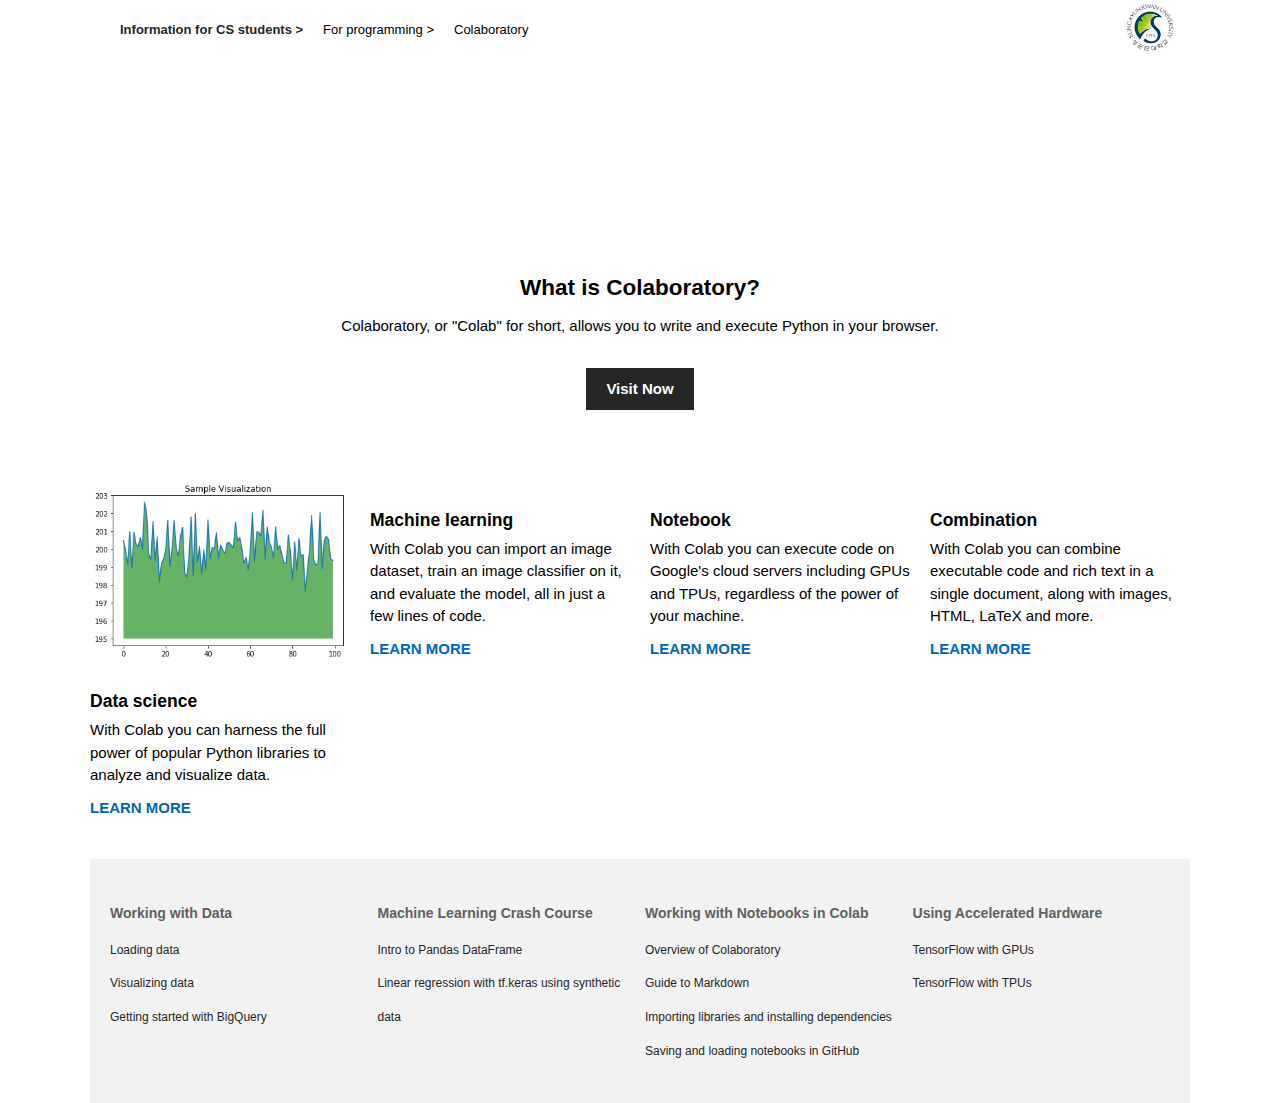
==== colab.html @ 9eeb366b "Add files via upload" ====
<!DOCTYPE html>
<head>
    <title>Colaboratory</title>
    <link rel="stylesheet" href="colab_style.css" />
</head>

<body>
    <div class="menu-btn">
        <i class="fas fa-bars fa-2x"></i>
    </div>
    
      <div class="container">
        <!-- Nav -->
        <nav class="main-nav">
          <ul class="main-menu">
            <li><strong><a href="file:///C:/Users/kmixs99/OSSP-TEAM/index.html">Information for CS students ></a></strong></li>
            <li>For programming ></li>
            <li>Colaboratory</li>
          </ul>
          <ul class="right-menu">
            <li>
              <img src="[data-uri]" alt="SKKU" class="logo">
            </li>
          </ul>
        </nav>
        
        <!-- Showcase -->
        <header class="showcase">
          <h2>What is Colaboratory?</h2>
          <p>
            Colaboratory, or "Colab" for short, allows you to write and execute Python in your browser.
          </p>
          <a href="https://colab.research.google.com/?utm_source=scs-index" class="btn">
            Visit Now <i class="fas fa-chevron-right"></i>
          </a>
        </header>
    
        <!-- Home cards -->
        <section class="home-cards">
          <div>
            <img src="[data-uri]%0AAAALEgAACxIB0t1+/AAAADl0RVh0U29mdHdhcmUAbWF0cGxvdGxpYiB2ZXJzaW9uIDMuMC4zLCBo%0AdHRwOi8vbWF0cGxvdGxpYi5vcmcvnQurowAAIABJREFUeJzsvXe4JOdd5/v9VejuEydogkbBki1L%0AloUlW7IALWYXgw2XLFgvcAnGpDULvg/2xXjx8rCENXgNlzXBrGG9zlg4YBks27JXsiyhHGYUZjQa%0ATdDkmZP7dK5c7/3jrbdSV3VX9+kzJ8z7eZ55pk+f6urqPlW/+r3fXyLGGCQSiUSyeVHW+gAkEolE%0AsrpIQy+RSCSbHGnoJRKJZJMjDb1EIpFscqShl0gkkk2ONPQSiUSyyZGGXrLhIKI/IqLPrNK+/56I%0A/utq7Dv2Hg8Q0a8Fj3+eiO5Zhff4PSL66Kj3K9mYSEMvKQwRfTcRPUpEdSKqEtEjRPTta31cRSGi%0AbxDRf8t4/nYimiUijTH2nxhj77tQx8QYu4Mx9gMr2QcRvZGIzqb2+37G2K+t7OgkmwVp6CWFIKJp%0AAF8F8CEA2wFcDuCPAVhreVwD8ikAv0BElHr+rQDuYIy5a3BMEsmqIw29pCjXAQBj7LOMMY8xZjDG%0A7mGM7QcAIrqGiL5FREtEtEhEdxDRVvFiIjpJRO8hov1E1CaijxHRbiL6OhE1ieibRLQt2PZqImJE%0A9HYiOk9EM0T0O3kHRkS3BSuNGhE9R0RvzNn0XwBcAuDfxl67DcCPAvh08PMniehPgsc7iOirwX6r%0ARPQQESnB7xgRvTK2n/jrtgWvWyCi5eDxFTnH/ktE9HDw+D8TUSv2zyGiTwa/+2UiOhR8V8eJ6NeD%0A5ycAfB3AZbHXXZaWt4jox4noYPBZHiCiV6f+Nr8T/G3qRPR5Iqrkfd+SjYc09JKiHAHgEdGniOiH%0AhFGOQQD+O4DLALwawJUA/ii1zVsAfD/4TePHwA3U7wHYCX4u/lZq++8FcC2AHwDwu0T05vRBEdHl%0AAL4G4E/AVxq/A+BOItqZ3pYxZgD4AoBfjD390wBeZIw9l/GZ3w3gbHB8u4NjLdIzRAHwCQBXAXgZ%0AAAPA3/Z7EWPszxljk4yxSfDvcAHA54Nfz4PfkKYB/DKAvySiWxhjbQA/BOC8eC1j7Hx8v0R0HYDP%0AAnhX8FnuBvAVIirFNvtpAD8I4OUAbgLwSwU+p2SDIA29pBCMsQaA7wY3dP8bwAIR3UVEu4PfH2OM%0A3csYsxhjCwA+COB7Urv5EGNsjjF2DsBDAJ5gjD3DGDMB/DOAm1Pb/zFjrM0YOwBuOH8249B+AcDd%0AjLG7GWM+Y+xeAHsB/HDOR/kUgP8Q81h/MXguCwfAHgBXMcYcxthDrEBzKMbYEmPsTsZYhzHWBPCn%0A6P4uciGiMfDVx18zxr4e7PNrjLGXGOdfAdyD2MqkDz8D4GvB38cB8BcAxgB8V2ybv2GMnWeMVQF8%0ABcDrih6vZP0jDb2kMIyxQ4yxX2KMXQHgNeDe+18BQCDDfI6IzhFRA8BnAOxI7WIu9tjI+Hkytf2Z%0A2ONTwfuluQrATwWSRI2IauA3pD05n+FhAIsAfoKIrgHwHQD+Mecj/38AjgG4J5BL3puzXQIiGiei%0A/0VEp4Lv4kEAW4lILfJ6AB8DcJgx9mexff4QET0eSEg18BtZ+vvN4zLw7w8AwBjzwb/by2PbzMYe%0Ad9D9t5BsYKShlwwFY+xFAJ8EN/gA8H5wb/9Gxtg0uKedDnoOypWxxy8DcD5jmzMA/oExtjX2b4Ix%0A9oEe+/00uCf/CwD+D2NsLmsjxliTMfZuxtgrAPw4gN8mojcFv+4AGI9tfmns8bsBvArAdwbfxb8L%0Anu/7fQQ3k+sA/GrsuTKAO8E98d2Msa3g8ovYX79VxnnwG6LYH4F/t+f6HY9kcyANvaQQRHQ9Eb1b%0ABBWJ6EpwKeXxYJMpAC0A9UA3f88I3va/Bt7xt4Hr0p/P2OYzAH6MiP4vIlKJqEI83TAz+BnwaQBv%0ABvAfkS/bgIh+lIheGRjGOgAPgB/8+lkAPxe85w8iKc1Mga9QakS0HcAfFvmwRPRD4HGKnwziCYIS%0AgDK4Zu8G28VTMucAXEJEW3J2/QUAP0JEbyIiHfxGZAF4tMhxSTY+0tBLitIE8J0AniCiNriBfx7c%0AaAA81fIWcIP4NQBfGsF7/iu4dHIfgL9gjHUVFjHGzgC4HTxQugDu4b8HPc5txthJcCM3AeCuHu9/%0ALYBvgt/AHgPwYcbY/cHv3gkeUK4B+HlwTV3wV+Aa+CL49/SN3h8z5GfAg6WHYhk0fx/o/L8FbrCX%0AAfxc/LiD1dVnARwP5KuExMUYOwy+evlQcEw/BuDHGGN2weOSbHBIDh6RrDeI6GoAJwDoMrddIlk5%0A0qOXSCSSTU5fQ09EVxLR/UT0QlBw8c7g+e1EdC8RHQ3+F8UutweFF88S0V4i+u7V/hASiUQiyaev%0AdENEewDsYYw9TURTAPYB+AnwgooqY+wDQabANsbY7xLRJIA2Y4wR0U0AvsAYu351P4ZEIpFI8ujr%0A0TPGZhhjTwePmwAOgeff3o4oY+FT4MYfjLFWrKhkAsUqCSUSiUSySmiDbBwEyW4G8AR4Pu9M8KtZ%0A8BJxsd1PgpfD7wLwIzn7ejuAtwPAxMTE66+/Xjr9EolEMgj79u1bZIx1tftIUzjrJpBk/hXAnzLG%0AvkREtaBwQ/x+mTG2LfWafwfgDxhjXT1K4tx6661s7969hY5DIpFIJBwi2scYu7XfdoWyboIiizvB%0AW7mK/Oi5QL8XOv58+nWMsQcBvIKIipZqSyQSiWTEFMm6IfDeG4cYYx+M/eouAG8LHr8NwJeD7UUl%0AIYjoFvCKvqVRHrREIpFIilNEo38D+GCGA0T0bPDc7wH4AIAvENGvgjdM+ungd28B8ItE5ICXgf9M%0AkY5/EolEIlkd+hr6oNtfXjOmN6WfCDru/VnGthKJRCJZA2RlrEQikWxypKGXSCSSTY409BKJRLLJ%0AkYZ+SBaaFu4+MNN/Q4lEIlljpKEfki/uO4vfvONpzNbNtT4UiUQi6Yk09EPSNB0AwIFz9TU+EolE%0AIumNNPRD0rE9AMDz0tBLJJJ1jjT0Q9Kx+eAj6dFLJJL1jjT0Q9IOPPr9Z5fX+EgkEomkN9LQD4kR%0AGPrFloP5hgzISiSS9Ys09EPStlwoCjf2Ur6RSCTrGWnoh6RlOdgyuQyASUMvkUjWNdLQD0nHdlHW%0ALUyOd6Shl0gk6xpp6IekbbtQVRdTE8syICuRSNY10tAPScf2oaoepidqWGg6mG/KgKxEIlmfSEM/%0AJKbtQVVdTE/WAMjCKcn6Zq5h4j/9w160LHetD0WyBkhDPwS268P1AU3xMD1RB8Bw4GxjrQ9LIsnl%0A8eNL+MbBORyelefpxUiRmbFXEtH9RPQCER0koncGz28nonuJ6Gjw/7bg+Z8nov1EdICIHiWi1672%0Ah7jQiKpYVXWhaR4mxzo4cK62xkclkeSz1LIBAG3LW+Mj2Ry0N9jKqIhH7wJ4N2PsBgC3AXgHEd0A%0A4L0A7mOMXQvgvuBnADgB4HsYYzcCeB+Aj4z+sNcWURWrqvx/GZCVXAgOnq/j0ZcWh3pttc0NvejR%0AJBmeA2fruOmP78Hppc5aH0ph+hp6xtgMY+zp4HETwCEAlwO4HcCngs0+BeAngm0eZYwJq/c4gCtG%0AfdBrjSE8eoX/Pz1Zx3zTCS8mScRy28acrBweCX9z31H8wZefH+q1S8G5aTgbyxNdj5yuduD5DOfr%0AxlofSmEG0uiJ6GoANwN4AsBuxpiYvDELYHfGS34VwNdz9vV2ItpLRHsXFhYGOYw1Ryx/NZVfNKUS%0AN2TLHWno07zvay/gNz6zb60PY1PQMNywPfagVNsWAOnRjwLD4d+h6Wyc77KwoSeiSQB3AngXYywR%0A0WGMMQAstf33ghv6383aH2PsI4yxWxljt+7cuXPgA19L2qFGnzT4G023uxAstWzMydTTkdAw7aEN%0AdejRS0O/YsSKftMZeiLSwY38HYyxLwVPzxHRnuD3ewDMx7a/CcBHAdzOGFsa7SGvPeJiEdKNMPQy%0Ada0b0/HC4LVkZTRNB6bjD/XaxRa/2UqPvhvH8wdy0sR3OOzfYi0oknVDAD4G4BBj7IOxX90F4G3B%0A47cB+HKw/csAfAnAWxljR0Z7uOuDdDBWDT16eRGlMRwXpr1xLoj1TMty4XgMrjf49ymDsfl86L6j%0A+MkPP1J4eyHdGBvIo9cKbPMGAG8FcICIng2e+z0AHwDwBSL6VQCnAPx08Ls/AHAJgA/zewRcxtit%0AIz3qNaZjRemVQNyjH04/3QxYrgeFCLqa9B1Mx4Ph+PB9BkWhNTq6zUErcCQ6jodptXh4zfV8NIzA%0AOMnVVRcnlzoDZdCIFf1GksH6GnrG2MMA8q7QN2Vs/2sAfm2Fx7WuEV6RltLoWxexR/8rn3gKr9w1%0AiT++/TWJ54WOaboexktF/ApJFrbrw3Z5GMywPUxX9MKvXe5EDoj06Ltpmg5M14fnM6gFnBEjdk5v%0AFGRl7BB0UumVqgzG4sRSC2eWu9PNTJfLDNLArIz4uTXodxlP++1sILnhQlE3+I2waCwp1Og30Dkt%0ADf0QtG0PCvlQFO5hqYoHgF3Uhr5puplLWTsw9BtpmbseaSUM/WDn2VKQWglEsqMkomEOFr8Q57Jw%0AYjYC0tAPgWF70LToj0wE6Kp/0WbdMMbQtrzMYhyRmdCW2vCKaJor9+h1bfj0zM1MI/Doi16/YTB2%0AA32X0tAPQdtyQ31eoGnumnj0z5+r41svzl3w941juT581p2FwBgLPfqVGpizyx28/n334vhCa0X7%0A2ai0RiDdVModecPNoGkGQe6CMbbOZs2jlyTp2F6ozws01V2T9MoPP3AMf3jXwZ7bPPbSEn78bx9e%0AtRNTeJvp/bs+gx+U0a3U+zmx2MZS28ax+YvV0EcB1UEzZ0RDs7GyIWsaUrieD2PAVaeQvzZSeqU0%0A9EPQsV0oSjKVUlGcnks/y/Xwu1/cP/K+L8ttB60+ZfFPn17G/rP1Ves5I1YyaUMf/3mlHr24UVys%0A8thKpZuS7kLTHGnoU8S/16Ir8o4jPfqLgrbtQkl59Kra29AfnWvh83vPDN19MI/ljtX3wl8Olu7x%0ANLtR0so19FEcY6UGRnhP69XQO56Pzz15Gp7P+m88BCuVbkq6DVXxNpSufCFIGPqC382mrIyVdNOy%0A3DB3XqCqLlpmflMzcUKNOtd+uWPDcllPAyMM/Go1XRNGyEplIVju6Dx68fr4hbmeeOTYIt77pQN4%0A/PjqdPxoxT73oMZ6qW1B10yoqhfKFBJOI7YaLpqRJJyOjbQ6koZ+CDqWG7Y/EGiq29PbFF0HWyM2%0AVEVygGuBga+tlqEPPpPlMPD+dpykR7+5pZuFJk9hPJdRSzAK+Ofm3+2g3+Viy4SuWVAVF3Yfp+Bi%0AI27oi55boqWHlG42OR3bzQ7G9rgAxUk0yjYJpuPBdKJqyTyqgYGvtldHuhFBLAbAjvVhiV8IKy29%0AD6WbderRi8yW1epR3jRdlDQPquKHGnFRlto2SroVOicbKYi42jSMwSQxxljowAz6d1hLpKEfgo7t%0AdXn0ap+sG2HoR5mZI/J/gd76ouhFvloefVxOiTcwi0s5K5du1neHUNEGeKa2OgHvpulC01xoqj+Q%0AdOP7DPWOG2r0wMaSHFabeH//Ilk3luuH/dg3UrxDGvoBYYzBcPwujV5TeWdBJ6ezoDCGo9SYa3FD%0A38MACgO/Whp9/L3j/T+sEWbdrHeNXqQwrpZH37IcaKrb16FIUzcc+AzQdTts1bGRDNRq0wjOJ6Ji%0ArYrj53E6JrWekYZ+QGzPh+dH/W0E/YaPRB79CA19LIsmbznu+ywsCFleJekm7mXH5RozEYxd2ec2%0Aw6yb9dkhVLQZOLvcXpX9t0wXihJkzgwgGYiVRkmzQo9ettOOEKvisZJdqGBKnMeaZkuNfjMjTgZx%0A0QiE4c/zOIW23ByhoYpLMXk3kIbphEVLq511AyQDsNYIg7Hi9Y0hR+mtNostbuhn61YiID0qmqYD%0ATXWgKM5A36WIHZTiHn3sRiHqO87Viq9E/vwbL+LOfWcLb7+eaZoudNWDpjmFpBth3Eua3ZV8sJ6R%0Ahn5ARPe/XI8+52QJs25G6dEb/dvPxnPnq7HmVr1YbFl4/Z/ci8deKpYqGA+QZnn0mprd8GwQxOfr%0AVxy2ViwFE5wMx08E+EZFI5BuFMUd0NDzv3lJt8K2HfHXH5vn9R33HpwtvM9/2ncGXzsw03/DDUDD%0AdKBr/HststIR311Jt8GwceQbaegHROTapnvd9GtVLAz8sMOdsyji0QsvvqSbYfZNPx4+uoillo1j%0ABfvKxG9ucQlJePe61r+oqx/mOi+YqrYdVMp8eMVq6PQt04Wq8bTe9gCrwqW4Rx9kisX/FiI991S1%0A+OCNWsfBXGN1YhEXmqbpQNOcoOCx//cqvjtd5zdQa4PUJUhDPyDhGMGu9EphiLINWlQwNUpD31+j%0AFzeDibFWYvteCE++aAEJ/2x8CZvw6J3I+1np526vQtbSqOjYLiyXYXqiDgCYWQVD37Y8HoxV3IHi%0AHdVWXLrp7rooNOpTi8ViC6bjwfEYFjbJwPeG4UJR7SDI3f97NWLSTfzn9U6RmbFXEtH9RPQCER0k%0AoncGz28nonuJ6Gjw/7bg+euJ6DEisojod1b7A1xowqEjGQVTQL5nLTz5URqqmuGEN5i8/YoA7PhY%0AG7bLCkkoD7+0wPdZ0AtvWTx9D0hp9MGyVtftFQdjxarBcvMzm9YKkXEzPVkDAJwfcYql54tMLweq%0A6g20Olpq29A1D4rix9Ir44aef68nloqt3oSzsNR24G+Cwqu6aUNXbWiKV8gZMUKPfpMZegAugHcz%0Axm4AcBuAdxDRDQDeC+A+xti1AO4LfgaAKoDfAvAXq3C8a04YjM1ogQDkSwvC0Hcsf2QBnHrHQaVs%0AAWC5hlRINxOVVuLnPM4ud3Bu2QyOtahHzwtygGTbA+HR8z7oKzP08devtwEvQh6ZGm9CITZyj16c%0AU5rmBlk3gwVjxU1YnKPx71JIN2eXzUIVs2J7z0/GiDYqDcMO01aL3ECFoRce/UbJvOlr6BljM4yx%0Ap4PHTQCHAFwO4HYAnwo2+xSAnwi2mWeMPQVg458FGQjPMp1109ejt6Lq0VENf6h1bGiqCV3zc/dZ%0A6zggMIyPcQ02PlYuiygAywb06LmhN1MavaLwmoOV9lgxHQ9EfB/rLZc+DHiWTIyVrZF79KGhVx2o%0AqgvDLv5dij43QHTOGhkaveMxzBbobhqPC4m2DxsZXojGA92dAt9rJyZHApvLow8hoqsB3AzgCQC7%0AGWMi9D4LYPeA+3o7Ee0lor0LCwuDvHRg/uqbR7D/bG0k+4oGgw+WR881VrvnNoOy3LGhazY01evp%0A0Zd0F7omqmN7338fO76Esu5gomIW9sJblodyYOiNREGJB03xB5YbsjDs6D3WW0B2MaaDl0ptnB8g%0AVbEIIqtJU/nAG8djcGPy1dG5Jt731RfwP+8/hi/sPYNDM43wd0stK/zbKwqDQn5ibmw95pUX0enj%0AXvxGN/SM8RoTHoztXfAoEK08dH1jefRa0Q2JaBLAnQDexRhrEEXT0hljjIgG0iMYYx8B8BEAuPXW%0AW1dN7HM8H3/1zaNoWy5uumJr4ncf+tZRXLZlDG95/RWF9ycMVlq6URQfCvmZwVjL5Rfn5LiJVqeE%0ApuVi1xCfJc1yx4JecqD2SA2rdRxugPT+HSwZY3jk2AK2Ti/AMKcKxRMYY+hYHi7ZFnj0brzXjR9o%0Aw1EzLVWhvF31xHB8TIybMO2xwob+4Pk6Lp2u4JLJ8lDvWZQoV91CuWTgXK14BksRhOwngrEA9yyn%0AVe6nfWHvGXzs4RPh9goBd7/z3+L6S6ex1LZQGov+5ukWCnXDgap48HwVp6odfFefY4nfGBZaGzsg%0A27E9XjWsuiAl6F9jedgynu//itXUppNuAICIdHAjfwdj7EvB03NEtCf4/R4A86tziCtDZBVkLfc/%0A++QpfOaJUwPtT+jWaekGAHQtu4xaeGTlEr8wRuXR1w0XumYH+mK+R6+qFnStfxuEU0sdzDVsbN+y%0ACFUtNqTCdPgYwVKpW7qxHN6Ea6XNtJygGjn06AtIN4wx/OxHHseHH3hpqPcchKWWxT+n4qFSNjDX%0AsEYaqGzGNfqMzJnljoPxioU33/ZVvOHmb0FVXXzw3iNgjGG57YSpgACC9Mzo+2uYDibHW1AUHyeX%0A+nv09c7m8eiFTRDSDdC/303HcYNzWrSTWF+JAXkUybohAB8DcIgx9sHYr+4C8Lbg8dsAfHn0h7dy%0A6j0MfdN0cXi2MVBwtG3zDAZF6X6NlpOiJTzQSokv6UfRgdF2fXRsH7reu1qSa7R2ZOh7tEF4LOil%0Avn3LIi8gKWDoI/3YhaL4XVk3iuKtuJmW+GziRtkscKNcbNlomC5m66vvdS61bZRLDoiAStmA47Ew%0AQDsKIunGycyc4bEaC6rqY3K8hZftOYZ7Ds7hsZeW4PqRngxwQx+XbmodG5pmYbxi4PRS/5VI3eAx%0AH1XxN7yhb4QrJSdcKfVzwgzbg6pGGUybyaN/A4C3Avg+Ino2+PfDAD4A4PuJ6CiANwc/g4guJaKz%0AAH4bwO8T0Vkiml6l4++LMPTp0nnGGNqWh47t4+wAPcQN24WuZt/F86ZMiZtMpcyNzig0ZvG5dM2G%0A0iM1bLljQ9dtKAqDrnk9PfrHXlpEpWRjYqwV3LT6x9Pjhl5T/K48ekXxQm+p6PDlNEZo6It79KeD%0AAqClgtXAK6HatsOA51hwMxpl5k38O87KnFkOjLXg6suOo6Q74SzhhKFXnMRqoGbY0FQHY+UmTiz2%0AT7GsGTzmUylbG97QC0lMT3j0vc9Rw/agKd6KV6kXmr4aPWPsYQB5wuqbMrafBVBc9F5l8gx9O9Dn%0AAODwbBNXbh8vtL92RotigaI4mR5BM5RuAo9+JIaeX7ziJM3zROodB3smo2BhXqtirs8vYuv0PIhQ%0AuICkncgI8btaIBBFcsOwAVlh1IRHXyTf+Uxg6C9EYc9C0wwNfVgdWzNx04iugngwNitzhgflo+9E%0A01xcfdlRHDl1AwDe0EygpAqu6oaDiUkHimLh1GIHjDHE429pah2Hn3Payg39YsvC3Qdm8Nbbrur5%0AnquFqCHQNBe+z9+/X0pxx+HXv7IJPfoNjWhD2jCSBi7ey/3wXLPw/rKGjghU1c1sWhZKNyP06EX2%0ATC+N3nQ8WC4LMwQ0zUI1J+vmxGIbS20H27fwmbaqUixTRtzEVNWFoniZHr34vgbpuhjHSKS0sUIe%0A/ZnQo1+dRm5xltpW6DWLv/EoPXohValq9k1TZF/FuXLPCVRK0Q1ewAP3QaovY2gaLnTNwXilDcPx%0AwwyiPOoGN/Il3cRcc2Wf8SvPnccffPkgThWQjFaDuHQTVbb3PrdM24OiuIWkm/VU2LfpDX2eRh//%0A+cXZQQy9B0XNNpZ8nGCWoefPVUrZhv6Bw/NYag3mHSUMfY5RFjKN8PZ01cptbCZ6nUyO8+W7WjCv%0AOF3ME9foDYfr8yv16IX3qip8ylIRjV5IN/WOu6qj80TAU9QR8L+HP9IUy5bpQtc8vtIK+9VExrph%0AuOHNXKCpHl5+xYsg8sNVBhBo9La48XpwfR6MHK/wQOypPgHZ5Y4NTbVRLpkr9uhFttKZ5bUy9EGq%0AZJBeCfQ/Rzu2B0VxQMRAxJA3IPxMtYNv/9N78dGHjo/2oIdk0xt64bmnjavQ51TFxaGZ/Bz7pukk%0AvLO25UKhbEOjqW6mtymeK+kWFEp6pB3bxa988il87qkzBT8RR+Qz67qTa5RF4FV4e7puYznH0M8F%0AQUsRMBb52v28knZMPyZyEz3ouUfvZzbTGoQopdWDpnkDafQMq9eeWRxbfNVEBIyVTZyPBYGPzTcT%0Aee+D0rIc6Gqy9Yb4Ttq2B89HQroRXHnpSbzx2+9BuRT36CNDL6QLXXMwPiYMfW+jW+tY0DV+Y6sb%0AHuwVdG8Uf5cz1bVpkNZMePTFsm7atgNF4TddTfFzNfr3fe0F1Dou/uwbL+LYfLH2EqvJpjf0wqM3%0AnaTREsu2rVPLOLHYSZTux3nfV1/AW/7u0fDntuV2FUsJ1Jy5sVF6nANNS6a3LbVs+CwpJRWhFnrr%0AdmYRTXwbsXTXNTvRtjiOqIoUOnhR49xMZN0k2xFbXR79yqQbVXGhKtkB7zQnl1rhZ1jqI0esBOGV%0AlmMpjPGiqX89soA3f/BBfOmZc0O/R8viYwSBqDBP/F2W29HfNg1RUrYB+DkqqpTjAf2xcgcE1tej%0ArwerBxEYX0mwWzgiZ9fKozdcKOQnnJFCWTeKcDyyDf0jxxZxz8E5vGzPSyBy8N47n1vzvkCb3tDH%0ADWhcrhGPt04vwfOBl+azT/CHji7gfM3EfBDUa9tR5kMaLShPT6drNs3ghCIfuuompAehIRdJZYwj%0A0tzSRTRxljtJj76kO+jYfqYXNtcwUSk5YdpoVnZHFu2YfqwofkKHN92kRr9i6Ub1oKpO3xYItutj%0AvmGHTcYGlcUGQQwciUsnlbKB87UO2paL9975HADgmdPLQ79HM5guBXS3MRDGupTh0WehKl7XazXN%0AhaIwjFesnu2KfZ+hZXrQVAdlnV8PK5FvQo9+gKw3geP5uO3938SXnx3+BtowHZT0QBLr0xxQ0Ild%0A/2oqJgUArufjD+96HuMVA9ddfQjXvfwA9p6q4Y4B63VGzaY39PWEoY8eixvAtukqAODwXANpZuoG%0AZur8RH7hPP89D8Zmnwyq6sJn3SlXCY01lc0ijNCgqYeitUH8JE3vY7mT9PbE/zWj2/ubrZsolaIL%0ALmtIRRYt0w3yqr2uE98SlbEZRT6DEEo3ileob/i5mgEGvloDVjcgG6+KFVRKBhaaNv7sGy9ipm6i%0AUu6sqAVH0+T90gF0acm11M28H6rKpSbPZ5FHH7TmKPdJsWyaLhi4XCgK5FZi6MVq4HR18PGLyx0b%0Asw0Lz5xeyffqQgu+VyL0bCUi6DiRR59OPgCAO544jWPzbVx39QGoio/Ldp7Bjq3zeP/XDw00xWvU%0AbGhDbzoeHj++1HO8XD3HoxeAI2v+AAAgAElEQVSBmC1Ty1DIzwzI7j0ZeWEHQ0Pv9fToge54QHzp%0ArSh2QmMWssKgHr1IcwNiQ09S+4ikm8DrC7zOrH43M3UDZT0etCuW+96yopuYkuqsaLlsJMHYqDU0%0Al836DW8R+vwWYehX0aOPD/YQVMoGfAZ8+rFTuPLSk7h0xzkcnm0OrWc3zEhD5gFZH51g5RTezPWi%0AHn0UiI2km6CVdaXdU7qpxVJ6yyMw9CJedGYIQy8ctZUEvRuGA1WNt4fwcudJCEwnclwUxU0EY9uW%0Ai/9xz4u4ZMsCdm3nE7uIgBuueQ6m4+FzT54e+lhXyoY29AfO1fF/f+RxPN5j5F2tE03Wid8Q+HLY%0Ah6Z6mBxv4/BMlqGvQlM9jFdMvDDDK2gN2++aLiWIGpslf980I3klnYK5GJzsgxrBWscJi2Q0cfHa%0A3dKNpvKAKBB5fVkdLGcbZqjPA5FE0O8GxG9ikcdtBYbe9xkcj0FRPCjEKykHvZkJTCfav6Y6fefu%0ACkM/PVkDYbRVqmmWWhkefZkbn7GyieuuegHTE3W4PnBkgDTeOK1gXqwg3q+mZgzu0QP85tkIpZvI%0A0NcNL+EcxYmvHkRMYlhDzxhDzXBB8FFtDz5qUhzjSvoKNbq+194ePWMMph3p+emY1MmlNhqmhysu%0APYl4WcBYxcBY2ZIe/bDcePkWaAqwr4f+WTdsjFX4yZD06B2UAgM1MV7Hodl612ufOlnF9GQVkxNV%0APH+uBsvlfV3yPPq8cYItK/IcNNVJeKTCUAyaW7/csaBpos+40Bfd1DZRMzMgJt2kslAs10Ot4yYN%0A/QAavaqIlYUXBvrE0BFxk0k30xqEjs1vForCguKw3vs5U+1AVXxUSibKJbdvbvhKqLajPjeC6YkG%0AyiUTN1zzDDTNw/QkP7cOnOs+x4rQsrxEAkC8G2g9lULbj6hHS4ZHH2Te5LVCiG+vKD5KuouFIVdL%0AhuPBdhkmJ/jNb9CAbGTohzeedcMOb3KAKHjMP7cs1wcDYh69F66sgKgPUDoAzp/rXJB2HHlsaENf%0A0VVctUPB3pPV3G3qpouxcrehj+tzk+MNzDXsRMOmluXixdkmtk1XMT3RwOklI/Re8jT6POkm7jmk%0Aq1iFrDDIHFCAG2s9NPTZwU4u70QnnTgB05k38w1+DKLYJ/5Z+hnVpumG+rGi+KGBj3vh/BiHb1Xc%0Asb1wFaVpLjqW3zOL4Uy1g/GKASI+r7boUPQ8XM/PlYuWWjbKJTvhwZVLFt747fdgxzbefnu80kZJ%0Ac/H8EIbe9xk6th9KfwAS4wTTq7Z+xHvl1A0nlN34cfLrJK+5WXr1UNaHr44V5+D0BNfY89qQ1A0H%0A//7Dj+BEqoWyMPS1zvCD55spj15VsyvbBYadOqcVD2aiFUX+6qqyCl1NB2FDG3oAeMVuYP/ZemZ6%0ApO8ztE0vXEo3E9JN5GVPjXP9PV4h+8zpZfgM2DpdxdREHQzA08HKoVd6JdDtWTeNSGPlRVXRsQpv%0Ac9COlvwiFTePbJml2ragqdGFmCfdRKmV0cVWNCWSr1ZETQL30hhjMY8+So0c9oI0Hd5ICuDfH0N3%0AhlGcU0ttlMs8qKjrRpgZMwiO5+Nr+2fw259/Frf8yT247f3fxNEM6YWP6uu9fyJgcqI2VEBW/E3j%0A5xxvYxAFY0sF9Xkg6RQ0DCeRrTNeaUFXPdz/YnYj2vQKQNc7YTbaoIi0ULHaySuaOjbfwtOna3j6%0AVHLVHnfKhh3GzoeOJG+gvQL9nZTzwj36ZIUykO3Rl8sm5hrmyKbLDcqGN/TX7CY4HguDpXFElsBY%0AaOiTPT5Cj34iMPSz0T6eOrkMAsPWyWo49PmpYOWQ1+umSDBWTAgSHuli0NN7EG/X9Xy0LD/y6HPS%0AF6ttK5H2x7vu+V3SzWxYLBXX6It69NFNTBh1y/VjHr0w+MXaHmfRsb1YjCMogMtJsWSM4VS1HVZ6%0AlnR7qH43f/3No3jHPz6Nrz5/EhOTJ+HBxK//w96uv+1iy4Su99//9EQNL842By6Lb1nJzw2I71Kk%0ASHa3P+iFFkvP5O0MkufHnl2n8JX95zM99bRMVNItzBeYSpWFMIqT4w2oih+2rEgjPn+66K1uRH+H%0AmSEmejmeD9NhCclLVb2ecaR4mi+QjEkBydqWNJWSAdNhYZHahWbDG/pX7Obrzn0nu3V6EXwt6RY0%0A1Uvk1Ddi+lylZKKkuYnMm6dOLGF6sglN81AumSjrTpiFk9frJk/uaFleeKFqWtIjFd7mIIY+XroN%0AxNMrU1k3htN10pVLTpd0M5cqlop/lv4efTKvGOAeuKiQVULvJ7uYrAidoL9I/LjyPK+64aBt+aFc%0AV9Lz+/v04uFjC9g6tYzv+fZv4KbrnsGN1z2FE4tt/OcvPpfwyhZbVjiEohfTk3U4HsPRucGqJOMN%0AzQS8pzz/TNU2nzdQlPhKrW46Xa992aUn4HgMn83IEKmlZKJyyRo6/lGNZSuNV4xc6UaswrsNfcyj%0AH0KnD3vRJ4KxvRv5xVtxAMmYFD9GB7rqZbYwF6rCTGNtArIb3tBvHSdMVAzsO9Wt08eXmrrmdQVj%0A4zm005NV3PXcObxwvgHH8/HsmRq2TC2Gv5+cqIXSTj+PPn6yiOlScelGbMMYC4wuC3Obi5DOj4/S%0AK6Pj8nyGpuF1GXpds8Jls2C2bkJV/IR3E46d62Oc45XCwqgbjgcruADiGv2gcQiB4biRoQ9WRnlF%0AU6KcXujNJd1Gy0yW6t//4jweObaY+36O5+OFmQa2TFWhBIPTtm9ZwrVXHcLdB2bDaU7i7xfPuMlD%0AaNGD6vTxoSOCpEZvDeTRx9Mrax0rEYwEgInxNnZsm8enHzvRlQ7K5cLoOMq6BcPJHrbTj0QGT6mV%0Am0svbnRp56RuOEHTNjZUQDadcQTkV7YLojTfyImx3Liht3NltErYvnptArIb3tADwPTUIp46Ve3S%0Av6LKP7srLa9leomL54ZrnoPLOviFjz2Guw/MwHD8sJgKANfpg933y7qJL++Fd6+FenpkqBqGC8+P%0AToKi0kZ4kQQnlUI+iFhCA28YDhiySuAtVNPSTYMPtU53itXU3oaesSBQGHr0IhAbSTfC+4sbp0Hp%0AxMrO8+QxgUitHKtEHj2QjEv80Veex7s+/0xu/5kjc03YLsOWyaSmfvXlx7Br+wzef/chPHB4Hm2b%0AxySyNNk042Nt6Ko3cOZNnkcfavSxWE0R4jUNdcOBntGg72V7jmOx5eDrz88knk+vEEulZHXs337r%0AKP78Gy8WOo54/v9YpRP+3dKIG3pabuRVrRbGyvaKPHpdTRp6w/ZydXQjnWAQxKSEDMtTnrPPhXLg%0A0a9V5s2mMPRbp5ax1HK6miNFHr0LVbXDP67r+TAcP7FsG6sYeP0ND6NtG3jX554N9ps09AItR7oR%0A1XVxDyc+75P/z39uW26YQz8W6MlF5ZuoF33USEtP6YvpzpWCkm53ZaHMNkzoeveFlv4saQyH9/RP%0Ae/RcukkGY7VU1o1he7m6bJqOFXUX1Ppo9KGhLwuNnn9WIZGZjoczVV65+q2coOP+s/xvPZ0y9ETA%0Ajdc+g8mJBn7jM/vw4JGFxHv0QqwKD5wbLCAbDR2JGaSgMC2vc2Uv4oa+EbQoTrNj6zwmx9r4xCMn%0AEs/XjaRMFObStyycXGzjL795BJ989EShlely20ZJc6EQw1i5g6bpZRY+htJNO+3R82MplzpDGfqw%0ARXHM2dNU7njZOQ5At0YfODaBTJlOfohT1i0QmPToV8LWwPPedzop3zRiHr2qOqGBbKY0bsHEeBu3%0A3PAINM3FRMVIpBtOxwx9nnQDdBvcZsoji3v9IodeeJ9Fl8DRsjfujfiJKtYw1UtPSzfdw0dmap1E%0Axk20T7fnzScKFHZr9FZXemVyX3/3wDH86IceKpSFkOXRx/sFxT3z09UOKiUnLOIS3rbw6F9aaIUD%0AZ+54IrtScf/ZGkq6GwZ042iai5uvfwykdvDOzz0TvEcxjXx6soZDM42BOlmGHn1cugkC+i2LG6ai%0AfW6ASLqpdWxYLuuSbgB+U7piz0t49kwdz56JbkzL7eSAk3h17F/eewSeD3Rsv1Bh2HIsW0ic/2cz%0AuliKv3O1nTSQtWDYSqXUwZnlwStrQwdMS95AgfwEBMOJJBsAUIJzUVTHppMf4igKQ6XsYHaEcwoG%0AocjM2CuJ6H4ieoGIDhLRO4PntxPRvUR0NPh/W/A8EdHfENExItpPRLes9oeYGm9AVz3sS6dgxTR6%0ATXXCu3gz4+IRTE82cNtND+B1r3488fzEWCu8g+dJN+J3cf04PgYu/n/TdMMceqEnF/Xos/qbcH3R%0AjW2TnQGgazYahhd6XYwxzDftRMaNoN/c2FYqoBUfr2amCqbSvepfnG2ibhQL0BpO1HYivFEG7103%0AHNzyJ/filz/xJGbrJk5X26iUo4CnMMKir4poGbvrkvN48MhCZqHOs2eWMTWx3CVlCSplCze/+lGQ%0AErV/LsL0RB2Wy3BsoXhANj4cQ6AqPO4jHIVBNHoee2GhhJAn+1y+8wxUxcfX9p8Pn6ulMnxKQbbR%0AQ0cXcNdz53HpDt5gLH0dZlFt29DE+MUgcJ71t2iGGn3yMwrJqlLm/agGTVsMWzSngrFAvsMlrs+0%0AVCluAFnJD3HKpc669uhdAO9mjN0A4DYA7yCiGwC8F8B9jLFrAdwX/AwAPwTg2uDf2wH83ciPOgUR%0AMD1VxVMnkh593XCC8nuux4uTRlw8WfokAIyPdTA5nvRKiCL5Jq9gCuguukgbw/jJtBh4meJEL+zR%0AGzyAm/DoU7NAhUefzggp6TYYotVOrePA8RjK5SxD37uAJIw/pNMrHT+zYCreSlk0z0oHhrMwHC8m%0AASU1+oPn6mgYLu4/PI83ffB+PHemhko58vBCQx8YxSNzTSjE8KqrXgDA8PnUHADT8XBkroXpyd7G%0AanK8hZuvfxw7t890nSt5CCnowNniOn3aUeCP+Xch8scH0ejF60XtRN5rNc3D1EQ9kfuflnpKug0i%0Ahs89dQa65uKGa/ajUrKLGfpYZbfw6LO6WIrrp5ZKS2waLrTA0A8zjL2R5dH3GT4iri9FSZ7bpuPl%0AJj/EKZU6OL9GRVN9DT1jbIYx9nTwuAngEIDLAdwO4FPBZp8C8BPB49sBfJpxHgewlYj2jPzIU2yd%0AWsKRuVaiKEpkCXAN2wlPmqw/chGmJmpQlez0KYGS6pfeSmVNiP+5dBNo9OXBPPp6xw7bq0bvm+PR%0A62lDz99TGAlxwVcypJt+6WYiuB3WCChRVWy6BUK8lTJjLNTS+w0FSfcXUhTeN0d8ry/M8NqH77zx%0AYZTLC2hZXkJy0VTeInoxNPQtTIy1MT7WwY5t8/jsk6cSue0vzDTg+egKxGaxdXoZt7z6qdzeR2km%0AxlpQFH8gj75lutDU5N9afJcif3wQjR7gN13h0ecFDwF+vh84V4fvs2gsZeyaIQIqJQeMAVddfgS6%0A5vDEiJP5vacE1XaUlqprPC0xK2YjrmfbjZINnCDGxvvo8/N2UJ2+kRnk7h3oD4OxatLQG7aHppmd%0A/BCnUjLD6+1CM5BGT0RXA7gZwBMAdjPGRFh+FsDu4PHlAOJu0tngufS+3k5Ee4lo78LCwoCH3c3W%0A6WUwING2tGFGHoimObBcBtv1M3Noi/CKK47g5lc/0XMbPmUqVoGb8sjSGn1Zd8MbTtGmX7VURaPY%0Ab/wEXWhZQdO25D5FJtFDR3l6YXrgSHqfvY5JePRqyqM33SyNProo5psWLJffLNNVumeqHfz+vxwI%0Aja/jMd5fKLaK0mOrsxdmGhgr2dg6vYxbX/MIbnn147j68mh8GxGvHRAB6MOzdYyP8ZvDFbtPYrHl%0A4L5DUVB2f6BJFzH0g0IETFQMnFwsrimL7qBxxHcpjNsg0o14fT/pBuDfQcf2cWKpnRhSEqekG6iU%0AbLxsDw/cbptaxtlls2/FbL3jJqdyVTqZufTxAK1wCuKSbDSMfTBD3zST7R+AeGvufOlGUfww5Tae%0AfLCcETdLUykZaFv57TRWk8KGnogmAdwJ4F2MsUQZKuMC2UAiGWPsI4yxWxljt+7cuXOQl2Yi8pTj%0AgaB45V+kjTuxIO1g6X6VsoVLtubnXwPdBreZ0ljFAJKW5QZDpa2oOKlgT/r5phV2rgzfV3ETeepn%0Alw2Ml80unblSNjE92cB9h+YAxEcIZhn63t38RNFSpFmKEz+eXpksMmlbbmJcXbpl8jcPzeEzj5/G%0A8QVuDKNMh2R2RDsm3UyMc6mACNi5fT4j08jCUsuG6Xg4u2yGUsuO7fMYK1v4+MPHQ413/7k6KiU7%0A88Y3CirlJo4P4NE3Myaaie/ifAFjnYWqRMNv8uRLIJKanj9Xj6UqJ7d/1cv347XXPx4aSZGplm5Z%0AEMd0eKFRXFYsl9o4Xe3+XhqmA4X4vtOGXkg3AHBuwOrYrIyjqIVJnnTjQov1FBI3XNPxY+miPTz6%0AQB6dWwOvvpChJyId3MjfwRj7UvD0nJBkgv+FW3QOwJWxl18RPLeqlHQHZd3F8Zi3VOtYUddILQrE%0ADuvRF0FTXbRixrFlukHnRX6C8EZbvMhkqcUDUoOM2nM9H88FwcLk+ybTF88ud1AuZXuOO7bOYN+p%0AZdQ6dm+PXumXdZOt0Rs2l24IfIAykEzrizfNSnv0QksXF4PoDqjEPHo+fMSF7fp4aaGFqYnu9hdx%0ANM3EQssMM26EoVeI4erLD+PJk8v4p71nAYhAbDU3ELtSxsfaOF3tFB4t1zJdKGryOxI31Jn6cB69%0AosQCkD1uEhPjLWiKj/1n6121G4Jt08vYOhWtfqYn61AVv6dOX8vICBurdHBm2egKqrYsN9TwxeuS%0AhZC8WndQj365Y3fJVlrMGcmCJwVE52G8QLBX+wOBkEfXIiBbJOuGAHwMwCHG2Adjv7oLwNuCx28D%0A8OXY878YZN/cBqAek3hWlbFKM9HlTqRgAQiHKzdNNzOHdlRoqpvwzOODOeLbtEwXCy0TJd3KrGzN%0A49BMEx3bx7bppA6aTl88U22Hy9o0O7fPw2d8nml6hGDys3iZoxHDz5ZOHY1JN6IRmfjc8Yyc00sd%0AEDEQWFeqp8iOCQ19KneZP7bRNB0cnW/C9ZM1Dllwj94K2w/Eg6dXXnoS27cs4b999SCOzbdwYqHT%0AlT8/SsYrbVguw1zB/juLLRN6Kjc7Lt3kldz3QknIYPmGXiGGySAgm55Glb9vH9OTtbAvVBbVjDm3%0AY5UODNvvWuG1zMjQZ0k34TD2AQ39TL2TGLQD9G/kF0/zBZLBWJHn3+v7FAkP69LQA3gDgLcC+D4i%0Aejb498MAPgDg+4noKIA3Bz8DwN0AjgM4BuB/A/jN0R92NuOVFo4vRBdxM6XR8+f4zFFd9UKtbZSo%0AqgvLjbJLeDAtvfR2wmBsSbfCytYiHv0TJ7iBj1ftAkjMAjUdD9W2i7FK9sm/ZXIZZd3Btw7NY7Zu%0AZubQi8/iMyTKvOO0LD63NupnE6+M9cPgLBB5S8Kjn6iYKOluV5Wu8Ojng2pL8Zm02AWmqfxmLcY7%0A9vPoeZEYvzEoxDBeiSQCPgHoWRiOg1/+xJNgALZMraKhD3q+n1wsln1xvmaE8oQgHowtOlkq8fow%0A1bf/TWJ6chnPn69HQ8gLvN+WqSqeP1fvGrMnSA+tB6LGg/FOlI7nw3JZmKwgdPBG6qZTKrUH7mc/%0AUze7VrFaH4fLdJLT5dSYR9+rc6VAyKNrUR1bJOvmYcYYMcZuYoy9Lvh3N2NsiTH2JsbYtYyxNzPG%0AqsH2jDH2DsbYNYyxGxlje1f/Y3DGx9qYa9hhGXPDdGMafXCSmHwU3Wp48/x9kicL11iTF4eiOqgZ%0ADuqGh5JuRZWtBTT6J09UMTHWSRRzAfzidX0+GFt4N2M5Hj0RcMm2Gdx/eA5nlzsoZVTFin0C+UvZ%0AtuUlVitizJ3lBB59hp7ZsVycWGyhXG6ipNtdPUxEBau4GMIiFTVp6Fumg0MzTaiKj4mx3pp3KejJ%0A8tyZOibG2l3GbWKsjVde9UKY3rcagdjwvYKbTF7P9zg8yOdm/K2jc2tQ2QaIbpqlAtfA9GQdhu3j%0AmTNciinyftumqnD9/EErWX3bRavneAWsWDGGHn07rdHz31fKg/V6F4N20t8rd1hYzzx6ilXFR+nE%0AHmod7vT0koMVxUel5Kxbj37DIDy1U9U2OrYHz48km6gZlpNb+j0K0kUXTdPp0lg1xQlTyYQH0C/w%0ACfD++k+cWMLWqe6AsHhfw/bC7IU86QYAdm6bQ8P0cHS+nRt4FAYhT6dP9/Pmx+GH6ZUJXT3m0Z9a%0A4m2EVbW7wdpCKxmwigaDJ9PgWpaLF2bqmJpo9NXTRUrp3lPVMOMmzVV7jmPbdBWTY+1CvWuGpVI2%0AoCh+IUMfto/O8egBDNS5MnpNsv9SL8RNj2dpsa7VaeZrgoBsnk5fzfB+o6E40XMiqaGk29DVyGuu%0Ap24UY2UD1babu4JIIwbtpFeyUfwsez9t201990mPvqS7fc/FcqmzJtWxm8rQTwTL4hML7URDMyDy%0A6JuBR68oq3Mxq7FYAP/f6brLa6obBkGFEdL6dM4DgGMLLdQNt0ufB2Ll27YbdvPLk24AYMfWhVC6%0ASns26c+Sl2LZzsoICfqwmLEiJ76vKIDYsnyMV9rQdSvU5AVCv50N2rmm+4sA3EC1LA8Hz9cxOd7f%0A+xZGxHT83OImIuCWGx7Dra95uO/+VsIgKZZCxkjXOMS/iyItktNEbXb73yQmxprQVO48lFO1G3mU%0ASzYmxzq5hr6WodGLx3FDH68K1nUnEYyNy06VWMOwtuXiNz6zD1/cdzb3+KLake7zvtfcWMN2MzV6%0AEVso4iCsVdHUpjL0wqM/sdSOql+15DKvabqopWZFjhLRE0c0zGqYDtItE1TVDTthCkOvKG5XP/k0%0ATwSVv9u2ZBj6WP/4s8s82NkrRVDTohtGL42e7zPHo7e6b5iKwvV5M8ejPxQMYefj9Rwsxwy96Xho%0AW1zuER694SQDvUDUfKppen31eSDZi6ZXFaumemH/ltWkaIqlKIjq8uhjhn44jV549P0NU7wifJBV%0A8PTUIp48sZSZXVTt2NC1ZHxAfI54FlY82K9rViIYG2+XXClxw3l0voW3ffwJfP352bDhXBZipZRX%0AO5JXMNWx3cR3TxSc7y736IvcOCslEzPrNb1yo6BpHiolm3v0qQIGhRg0lVewpae/j5KJ8Ta2b1nC%0AZ544Cd9nfLpUytDH5Q7hBSiK07dg6qkTVYyVrUztPZ6+eG6ZT53vF2zesW0WQLZnA8Skm5ylbHzo%0AiEBR3LCpGVH3MvdQUMk6PtaBrtuoGW6Y1RMNo7Cw0LSDeand0k38++yXccP3FxmPou0KVpOiKZYz%0AOR59PF13GI1efJdFDfdUUKOi9hmZGGf79BLqhosj893fd63TXfCnEENJdxNSXjwNWovN/q2nWjOL%0AQO5vf+FZ7Du9zFuS9yhKiiSxrJRiJ9exiU86E2gKH3pfbRebC1ApG2gY3tBjNYdlUxl6IEqxzCrw%0A0DXeCrVlugmPYNRcsfsEzi2beOjYItqW17V6iBuquHST50kAvBXA48cXsWVqIXP5HB/9d2a5g3Kp%0Av8d42a6zuPLSk2H3z6599pFu4mMEBYrCG5rxYSFRMFYEak8E2vRYuQ1ds3lpe6CtioybqYk6fMbn%0AsWZKN3FDP17co09n3KwVRVMsz9X4ZDMxLzeOrq7A0AffZa9iqThCp9f6pFbG2b6Fx5Eef6l79Rlv%0AaBanpNmJaWDx9iG6ZieCsXHvWRjsluXgpuv2YnqyltnyWDDbMKGpXqaz16u/E88kS1cp+7ACj75I%0AKwqxirjQrRA2naEfr7RwfLHZNcgYQHCn5wVTq+XRA8DuS2ZQ1m188pETsN3uAFZYYERR7xC1T+/3%0AM1UD800b2zP0eb7PKAf47HIn9HJ6UdJt3HDN/txeLf3yirNWK0Tco+dZN8n9aqoHxoDxsgVV9WMB%0AOP4diP78wkufa5g9Df3kWCdsR9wLflF7mRk3a4HIEoqnWH51/3kcPJ9cncxkpFYKQmM9hAQ5SDAW%0AiCpkB7mpjFUMjFdMPH48y9BbmbKRlpp+Fp/lUNJtLIeN+JKvVxQfr7jiCF53/ZO4dMcMT781ehv6%0ASql70I54r2bGJDTGGDf0qWtFpDWnVxl5RJOmLmxAdvMZ+rE2qm0X50XDp0R3OhsLLQuuP3hDs0FQ%0AFIbLdp3C/Ye5TphXwl4uOVFBUZ8JTGH+fIY+H99n3XCw0LTDlLSVkDcDF+AZQNWW3dWLXWQPpYOx%0AfH/853KZL+fDAFxwcQuPfjrQ3eebJjpOsr8Ifw/+t5soEIgVlEvGQNuvJqLpmsi8WWpZeOfnnsHf%0AfutYYrtztfzq5kh+WX3pZmKsBV1zBo5fbJ2ex2PHu3X6eEOzOHpMngHiYxS5EW2ZHlzPz5yqde1V%0AL2LX9rlw+yxjLZitGyiV8lKKsx0u2/O7ei4BfAVbMxyYDisUGK+s0aSpTWfoReaNaK+a6OOtOjgX%0ApB4WSRNbCVdceip83J2CKFYb0Undb8jHkyeqKOtObs64MPSizL9XamVRopTI7u+q2rHh+tGINIGi%0AeDAdF6abzKOPH6MwdOmUOtHNM/LoLRi2l+gvAkTfZxF9XnDz9U/g+pcfLLz9apJOsbzrufPwfODQ%0AbMqjr+d79GKG7kqCsUUNPRHwHTc+hFdccWSg99m+JVunrxlOpsyh63YiC6tpumFvKHFDqxsOb1bY%0AY0UuKs/zmKkbuYkK/Drsfm1WzyWA/x3CBnEDSDcXOpd+0xl6ocE+e6aGkpbMa9U1J8zmWK08+ug4%0AOtixlWfeZKVXAoCuG7Hn8tsNGLaHew/NYuv0fG56m/A0jgRl/kWkm34Ig5Dl0c/mNENTlSCP3vG7%0APHphnER1qLh4RRB2qW1DU/zwRjBb59JNWloar7QxNVHDzm1zhT/LxHj7gmTUFCGdYvnFfbzZ6+kl%0AI8wFb5oOWpafGygX/XQ0j/EAABozSURBVGqGKphSB18NTI63cgdf57F9ulunt10fbcvPfO+SZida%0AIMQ7TAojutiyedvqHtevpjpoW35msNv3GeYbVmZbboBXcGed78IJS5/TRG5otIt8n5rqYaxs4dOP%0AncBDR1fetbcom9DQB8vhtt0VcNVUJxwjt5oaveDKoHVrXql1PBukV7uBzz11GrWOi6suO9H1u/Q+%0AjwbdO/OqYgdBzMDN8nDyDL0STJKyXJaxzOXfedqjFxf3YstCuWTzsWslJ5JuUoZe11x81+sexPRk%0A/0DsekWkWB6ebeLg+Sa2TlXhM74iAyKPbzU0+i1Ty3jVy5/v24l1pXCd3sBjMZ2+ZuS3CtB1Pt5Q%0AeM+tWEGekEVOLQknoYeh11wwZCcRhCvRnBtoqWShY/tdbZbTvegFqurltnDO47WvegJtdxlv/diT%0A+C9f2t8zCWNUbDpDr6o+xivZQxUSg4BXMetGsGv7HN5w87e6SupVcfLqSekG6G43YLs+/te/HsO2%0A6WpXf5s4fEScj1PVDgCWayAGRVP9TElpJux6ma7a5IFY2+326IXhF6MThVdWjWn0WjCerlQyAunG%0A7Upp2wyIFMs7nz4LhRiuveoQgKjNtmhjkWvoFWHoB/foFWK4+rLjiayo1WLb9AIeO74YetdZYzAF%0ApVTRVDxpQg8NfSf4ubdHL16fpldqJQDs3s77L375mfOJ50PpJuecBlB4xbNlqobbbrofV19+DJ97%0A8jT+n398utDrVsKmM/QA95aA7sq/uBe/2tKNYHK81SW3RB59dHx57Qbueu48Zhs2Xn55f31UU30w%0ABoyV7ZFll+TFDubqZlCUle6L76Fj88BV2pCIm9lY4NGL3GnR5GqxZaIUpN2VdV4qzoc9bEJDH6RY%0A3vH4KVyybQ5bp6pQyMfh2aIePc94Wg9ZRL3YtmURDcPD4eAGFtVKZHv08W3iBXkiFnFyKSn7ZaHH%0AprilmctxUAQT421snarhn/adTsioWV1UgXQn0OI3XVX18aqrX8D3vv4Z/M4PvKrw64ZlUxp6EZDt%0Ayl9PpVquFWXdxNRELRzSAGTnrPs+w4cfOIrpiSZ2bJvv2k+aMKslJ1NjGPhAk+4LZqZuYqxkd93E%0AFMUL5bG091PSbVRKRkJSi+dOL7as0ACUSyZmGwY6trspDb0IqrdtD5ftPANFYZgcb+PILJejZmoG%0ACPnVzbu2z+KKS09eqMMdGpEOLNIse/VtTwfn+eAgfm4Ib18Y+l4avRp69N3bzPQYtCPYs/M0jsy1%0AcfB8JA2G0k3qXExMPhuiR9IlWxp4zeVbBn7doGxKQy8CsunIvB6LmK+loVdVH9/1ugexfUuGoY8F%0Agu55YQ7HFzq4+vIjhXqMiH2MIuNGoORUCs42slPU4pk2aY/+misP49bXPJp4TuROM8ZQbTvhKqdc%0AsrDc5u2Iew1j36iEcQrNDdMCx8fqOBQY+vN1E5WynVvdvPuSWbzq6hcuzMGugLGKgYmKgYeC2Qdi%0AVnBm1k0qON+KFeSpwexfUXvQa0UurvNGhnQz1zBBYCj1CMxfuuMcFMXHnU9H/XIMu7sVBxB59Jra%0AnWW2ntichn4sO2AjjDuBdS3B1pqseZUffeglTFQM7N5xPu9lCYTnO4ocegHv/ZHlGRmZy99kf5u0%0AR++Eqy2ByJ1uWi4cj8UMvQkG4Nyyue7+VqOgUjagaw4u3Xk6vCFOjTcxU7fQNB3M1AyUc3K9Nxpb%0Ap+fxrcML+M7334f33/0iN7S9PPpQuokK8oiAsu7Gpmr1Csb21uh73UD5cTjYuW0W//LMWTieH1Sl%0AV4N9p2tiird8Xku0tT6A1UAsi7ulG5HWWKwL34Uk3sYX4JV4B2ca2HnJ+cIDUkRWyyhSK6Pjyi4g%0Ama2b2HFJ9pzZ6Hj6G2hdt1HtWGGxVFy6AXgW0mYMxhIB/+a1D6QarnFv/uh8C2eW25vG0F971YvY%0AOr0MxghgQKViZLZ14Ncrw3LHAWMMbcvDJfEWJroNwy7Fts1G3ByyculnGyZKev/r47JdZ/DMocvw%0AwOEF7D1ZxScfPYnLd5/qymYTzkx6hvN6Y1Ma+vFKG5ftOt2la4uT40IFYgch3W6gYbowbB9jOdkB%0AWWirIN3w9snJC6ZpOujYfmYuctKj77+U1TUHc8tOWCwlDF9cQ92MHj3Q3UZ6coIHLA/PNjHbsHDZ%0Argvft3w1KJcsXLH7dN/tFGIo67xvjOn48PxkYSNPrpiEqvg9zy2tp0bfyQ3ExtmxdR6Vko33/NNz%0AqBkOrrz0BF79igNdDqI4jvVu6IvMjP04Ec0T0fOx515LRI8R0QEi+goRTQfPl4joE8HzzxHRG1fx%0A2HscM3Djtc9iy2Sy0lBo9mupz+eRbjcQdi4cwDsXBnGkHn1G1k2YuZDZ/W8wj76kWzAdFvbQj0s3%0A0T43n0efxVi5A0318MTxJdju6FJkNxK6bqPatsMWBnFDLzT8kt77fFBVDwTWQ7rp/70qCsPuHWdQ%0AMxxcteelTCPPtxs+zfVCUkSj/ySAH0w991EA72WM3QjgnwG8J3j+PwJA8Pz3A/gfRLRu4gBCulmt%0AoSMrId5PHoh6kRfxPsJ9CI1+xNJNuqXqbF143b09+kLSTbC6OjbP5TZh6PmIRS5ZbVaPPg0RMDHe%0AxINBxWRervdmRlNNLLftqEVxSrrh2/S+fvmkKK/Lo+/YLlqW33NOQ5xXvuxF3HLDY3jVyw/2rUgf%0AtGr4QlNkZuyDANKVOtcBeDB4fC+AtwSPbwDwreB18wBqAG4dyZGOgKj4Yv39UcIJUYFHf34Ij35q%0AooHpyeWRGkYx7NyLlZNHfdJ7e/RFpBuhyUeGnv9MBFRKdtc+NzuTYw1Ug7mpeWX6mxld4/1u4kNH%0ABCKAqxbwnnXNDZuiCfKqufPQVA87t2W3BRdEFcrrz3mMM6y3fRDA7cHjnwJwZfD4OQA/TkQaEb0c%0AwOtjv0tARG8nor1EtHdh4cL0fOAl/d2tddcD6XYDMzUzyKMurv1dddkJ/JvXPjTS48rKBuot3cTT%0AK4t49PwCOTrfQklPFgCJ1czF4tEDUUAWGOwmv1ko6Taqncij1xNFjkEOfoG++GrQkjzObFgsNbqV%0A0maSbrL4FQC/SUT7AEwBEJ/y4wDOAtgL4K8APAog8ypljH2EMXYrY+zWnTt3DnkYg7Nn5xns3F68%0AGdaFRFO9cG7s+brBK1wLZtysFlnjBGfqwUCMDI89Kd0U9+hPLrZRTuVWi+yIi8qjDyZgKYrf1QL6%0AYkDXeWOzsBd9LG1RSDdFVuSqandJN5FHP1ppM35s65Whsm4YYy8C+AEAIKLrAPxI8LwL4P8V2xHR%0AowAG6226ytxwzYG1PoRcVNUL58bO1s3cntkXkmhyVdKjz50z2yOPPgvhCbk+g6Yl9yk8r4slGAtE%0AHv1YOXswxmanFEwdm2+KyWtO7HfdU+Py0FSna/jIbI+V6LCI87eoHLRWDOXRE9Gu4H8FwO8D+Pvg%0A53Eimggefz8AlzG2/sv31gmq4oYe/dnldjj0eC2JpJvIaJ+vGyjlGPrBg7GRJ5T2YENDfxFJN+WS%0AhZLmoqSPro3FRkJ4xqKCdliPXlPdLo9+rm6ipLm5E9WGYWqigVu/7dFwdOJ6pa9HT0SfBfBGADuI%0A6CyAPwQwSUTvCDb5EoBPBI93Afg/ROQDOAfgrSM/4k2MojjoWHxY9nrJo87qqjlTNzAx2bt9LlAs%0AGKsoDLrmwXHVLkNfuQgNPRHwssuODZRttZkQAVdh6NWM9MpCfd81F81Ot0Y/Sn0e4H+v1W73PAr6%0AGnrG2M/m/OqvM7Y9CWD1W7FtUlTVRct2sdxx1k0etZry6G3Xx3LbxfbtORN6BgzGAlynd9yxro6G%0AW6ermJ5cXhcDvS8k11y5rtTOC0ro0S/xmoJ4jGq80sHObbPYnjNOM46mOmiZ3GmiQAMrWhW7GdmU%0AlbEbFVV10bacsBf5qL2PYUi3ZhAZN3k53nwxx6AqrLDGrKkWgLEuj35irD3yLCLJ+qYUVJiernag%0Apwa/K4qPW254stB+NM2B6/MWGhVdBcBnxZYrF6ehXzfFTBLek75tuX17kV9ItFT75NDQ50gLPE20%0Ad4l6Gl1Ptj+QXLwIj95wvBVVsIvzVqRY+j7DQtNeF87TWiAN/TpCtBsQBUmjrHAdFiHdiAwGcRPq%0AdcH060WSJiptl4b+YkcPGpsBUV/5YUj3u1lq2/DZ+s+OWS2koV9HcEPv43zNhELrI49a12xMjHXw%0AuadOw/X8mHSTfxNSVb9rzmsvSqGhX9+5yJLVR7QjBngu/LCIbB3h0c+tQrHURkIa+nWEpnpwPIYz%0Ayx2MlbunN60FRMC1Vx3Esfk2vrD3LGbqJjTV61ldrCgeFCru0QsDvx5ubJK1R/SNWUkFe3purBj2%0AfbEaehmMXUeIwOdL8y2URjgOcKXs2j6D7dNV/MU9h3DTFdtQ6VPMo5AXBGWLcfnu0yiXjXXfGEpy%0AYdA0E8D4yjT6cG4s38dco7sr6sWE9OjXESJn+PhCa101tCICrrv6eVTbLh44vNC3mEdRXNAAbQvK%0AJQuX7zrbf0PJRYGuiarY4T160SOnkZZuLtJVozT06whRsWd7DOV1EIiNs2Wqhj07uDHuF9Dadcl5%0A7No+cyEOS7IJEcH59Ni+QVDVtEZvoVJyEk3zLiakdLOOiFcBrofUyjTXXn0I89U9GB/rXcD08stf%0AukBHJNmMRH3nVy7diKyb+R79mS4GpKFfR8Sbd42tQy1xrGzgu2+5b9136pNsbEoj8OgVYtBUL/To%0AZxoG9Iu0KhaQhn5dEW+2tB49euDinHokubCURuDRA3zKVCum0VcmLt5zV2r064j1Lt1IJBeCUKNf%0A4YAgTXXQtBy4no9qy7loi6UAaejXFcLQq4q/7ifWSCSrxdbpZey+5DymJ2sr2o+q2mgYLhZaFhgu%0A3tRKQEo36woh3YyVzXVRLCWRrAUl3cbrrt+74v2oqoOGaV/0OfSA9OjXFSIYux4mS0kkGx1N5SMJ%0Ao0Z80tBL1gGKwqCQv66KpSSSjQqfMuVi/iLvcwNIQ7/uuGzXaey6RBYbSSQrRdNctCwXcw0LROyi%0A7qXU19AT0ceJaJ6Ino8991oieoyIDhDRV4hoOnheJ6JPBc8fIqL/spoHvxn5tlfux+5LZtf6MCSS%0ADY+mOjAdhnM1A5XS+mgSuFYU8eg/CeAHU899FMB7GWM3AvhnAO8Jnv8pAOXg+dcD+HUiunokRyqR%0ASCQDIIaIv7TQyh1mf7HQ19Azxh4EUE09fR2AB4PH9wJ4i9gcwAQRaQDGANgAGqM5VIlEIimOyMN/%0AaaGF8kVcFQsMr9EfBHB78PinAFwZPP4igDaAGQCnAfwFYyx9kwAAENHbiWgvEe1dWFgY8jAkEokk%0AG9FCoW15F3UgFhje0P8KgN8kon0ApsA9dwD4DgAegMsAvBzAu4noFVk7YIx9hDF2K2Ps1p07dw55%0AGBKJRJJNvIXCxW7ohyqYYoy9COAHAICIrgPwI8Gvfg7ANxhjDoB5InoEwK0Ajo/gWCUSiaQw0tBH%0ADOXRE9Gu4H8FwO8D+PvgV6cBfF/wuwkAtwF4ceWHKZFIJIMR734pDX0fiOizAB4D8CoiOktEvwrg%0AZ4noCLgRPw/gE8Hm/xPAJBEdBPAUgE8wxvavzqFLJBJJPvGmaJXSxZtDDxSQbhhjP5vzq7/O2LYF%0AHpyVSCSSNUXTpHQjkE3NJBLJpkRVfCgKH1J/sXeDlYZeIpFsWnTVg6Z6F3VVLCANvUQi2cRomgtd%0Au7iLpQBp6CUSySZmy+QiynJamzT0Eolk83Ljdc+s9SGsC2SbYolEItnkSEMvkUgkmxxp6CUSiWST%0AIw29RCKRbHKkoZdIJJJNjjT0EolEssmRhl4ikUg2OdLQSyQSySZHGnqJRCLZ5EhDL5FIJJscaegl%0AEolkkyMNvUQikWxyiowS/DgRzRPR87HnXktEjxHRASL6ChFNB8//PBE9G/vnE9HrVvMDSCQSiaQ3%0ARTz6TwL4wdRzHwXwXsbYjQD+GcB7AIAxdgdj7HWMsdcBeCuAE4yx/7+9e4+R6qzDOP59uLVyqaV2%0AaZSL0MhiUKSQjWJaa2kNocWIpqLdNLEJJITQxHpJG4wYo/+ZmCompoRQaLVKjfQircYGsWb9A7EL%0ARVjKSgEvbEtla29GTaH684/zkozrjrOcndnpvvN8ksmc854zM7+Xd3ly5p0zcw7WsV4zM7tANYM+%0AIrqAlwY0twNdaXk3cPMgD+0EHhxWdWZmNmxl5+iPACvT8ipg5iD7fBrYUe0JJK2V1C2pu7+/v2QZ%0AZmZWS9mgXw2sl7QfmAL815V3JX0A+EdE9Az2YICI2BIRHRHR0dbWVrIMMzOrpdQVpiKiF1gGIKkd%0AWDFgl1v4P0fzZmY2ckoFvaRpEXFG0hhgI7C5YtsY4FPAh+pTopmZDcdQTq/cAewF5knqk7QG6JR0%0ADOgFnge2VzzkWuBURJxsRMFmZnZhah7RR0RnlU2bquz/K2DJMGoyM7M68jdjzcwy56A3M8ucg97M%0ALHMOejOzzDnozcwy56A3M8ucg97MLHMOejOzzDnozcwy56A3M8ucg97MLHMOejOzzDnozcwy56A3%0AM8ucg97MLHMOejOzzDnozcwyN5RLCW6TdEZST0XbQkl7JR2W9JikSyq2vS9tO5K2X9yo4s3MrLah%0AHNHfBywf0LYV2BARC4BHgDsBJI0DHgDWRcR7gOuAc/Uq1szMLlzNoI+ILuClAc3tQFda3g3cnJaX%0AAYci4nfpsX+NiH/VqVYzMyuh7Bz9EWBlWl4FzEzL7UBIekLSAUl3VXsCSWsldUvq7u/vL1mGmZnV%0AUjboVwPrJe0HpgBnU/s44Brg1nT/CUk3DPYEEbElIjoioqOtra1kGWZmVsu4Mg+KiF6KaRoktQMr%0A0qY+oCsiXkzbfgYsBvYMv1QzMyuj1BG9pGnpfgywEdicNj0BLJA0MX0w+2HgmXoUamZm5Qzl9Mod%0AwF5gnqQ+SWuATknHgF7geWA7QES8DNwNPAUcBA5ExE8bVbyZmdVWc+omIjqrbNpUZf8HKE6xNDOz%0ANwF/M9bMLHMOejOzzDnozcwy56A3M8ucg97MLHMOejOzzDnozcwy56A3M8ucg97MLHMOejOzzDno%0Azcwy56A3M8ucg97MLHMOejOzzDnozcwy56A3M8ucg97MLHNDuZTgNklnJPVUtC2UtFfSYUmPSbok%0Atc+W9E9JB9Ntc/VnNjOzkTCUI/r7gOUD2rYCGyJiAfAIcGfFthMRcVW6ratPmWZmVtZQrhnbJWn2%0AgOZ2oCst7waeAL5S18qGaPyY8UyeMLkZL21mNiyTJkwakdepGfRVHAFWAo8Cq4CZFdvmSHoaeA3Y%0AGBG/HuwJJK0F1gLMmjWrZBmwdM5Sls5ZWvrxZma5K/th7GpgvaT9wBTgbGo/DcyKiEXAF4Afnp+/%0AHygitkRER0R0tLW1lSzDzMxqKXVEHxG9wDIASe3AitT+OvB6Wt4v6QTFNE93Xao1M7MLVuqIXtK0%0AdD8G2AhsTuttksam5SuBucDJ+pRqZmZl1Dyil7QDuA64XFIf8FVgsqTb0y4PA9vT8rXA1yWdA/4N%0ArIuIl+petZmZDdlQzrrprLJp0yD7PgQ8NNyizMysfvzNWDOzzDnozcwy56A3M8ucg97MLHOKiGbX%0AgKR+4E/DeIrLgRfrVM5o0Yp9htbst/vcOi603++MiJrfOH1TBP1wSeqOiI5m1zGSWrHP0Jr9dp9b%0AR6P67akbM7PMOejNzDKXS9BvaXYBTdCKfYbW7Lf73Doa0u8s5ujNzKy6XI7ozcysCge9mVnmRnXQ%0AS1ou6feSjkva0Ox6GkHSTElPSnpG0hFJd6T2yyTtlvRsup/a7FobQdJYSU9Lejytz5G0L435jyRN%0AaHaN9STpUkk7JfVKOirpg60w1pI+n/6+eyTtkHRxjmMtaZukM5J6KtoGHV8VvpP6f0jS4rKvO2qD%0APv3u/XeBG4H5QKek+c2tqiHeAL4YEfOBJcDtqZ8bgD0RMRfYk9ZzdAdwtGL9G8C3IuJdwMvAmqZU%0A1TibgJ9HxLuBhRR9z3qsJU0HPgt0RMR7gbHALeQ51vcBywe0VRvfGymu6TGX4rKr95R90VEb9MD7%0AgeMRcTIizgIPUlzHNisRcToiDqTlv1H8x59O0df70273Ax9vToWNI2kGxdXLtqZ1AdcDO9MuWfVb%0A0lsprulwL0BEnI2IV2iBsab4yfS3SBoHTKS4LGl2Yx0RXcDAa3RUG9+VwPei8BvgUklvL/O6ozno%0ApwOnKtb7Ulu2JM0GFgH7gCsi4nTa9AJwRZPKaqRvA3dRXMQG4G3AKxHxRlrPbcznAP3A9jRdtVXS%0AJDIf64h4Dvgm8GeKgH8V2E/eY12p2vjWLeNGc9C3FEmTKS7q8rmIeK1yWxTnyGZ1nqykjwJnImJ/%0As2sZQeOAxcA9EbEI+DsDpmkyHeupFEevc4B3AJP43+mNltCo8R3NQf8cMLNifUZqy46k8RQh/4OI%0AeDg1/+X827h0f6ZZ9TXI1cDHJP2RYlrueor560vT23vIb8z7gL6I2JfWd1IEf+5j/RHgDxHRHxHn%0AKC5PejV5j3WlauNbt4wbzUH/FDA3fTI/geLDm11Nrqnu0rz0vcDRiLi7YtMu4La0fBvwk5GurZEi%0A4ksRMSMiZlOM7S8j4lbgSeCTabes+h0RLwCnJM1LTTcAz5D5WFNM2SyRNDH9vZ/vd7ZjPUC18d0F%0AfCadfbMEeLViiufCRMSovQE3AceAE8CXm11Pg/p4DcVbuUPAwXS7iWK+eg/wLPAL4LJm19rAf4Pr%0AgMfT8pXAb4HjwI+Bi5pdX537ehXQncb7UWBqK4w18DWgF+gBvg9clONYAzsoPoc4R/EObk218QVE%0AcWbhCeAwxVlJpV7XP4FgZpa50Tx1Y2ZmQ+CgNzPLnIPezCxzDnozs8w56M3MMuegNzPLnIPezCxz%0A/wEY0siNlckV2gAAAABJRU5ErkJggg==" alt="">
            <h3>Data science</h3>
            <p>
              With Colab you can harness the full power of popular Python libraries to analyze and visualize data.
            </p>
            <a href="https://colab.research.google.com/?utm_source=scs-index#working-with-data">Learn More <i class="fas fa-chevron-right"></i></a>
          </div>
          <div>
            <img src="https://www.tensorflow.org/hub/tutorials/tf2_image_retraining_files/output_CYOw0fTO1W4x_1.png" alt="" />
            <h3>Machine learning</h3>
            <p>
              With Colab you can import an image dataset, train an image classifier on it, and evaluate the model, all in just a few lines of code.
            </p>
            <a href="https://colab.research.google.com/?utm_source=scs-index#machine-learning-examples">Learn More <i class="fas fa-chevron-right"></i></a>
          </div>
          <div>
            <img src="https://jupyter.org/assets/jupyterpreview.png" alt="" />
            <h3>Notebook</h3>
            <p>
              With Colab you can execute code on Google's cloud servers including GPUs and TPUs, regardless of the power of your machine.
            </p>
            <a href="https://colab.research.google.com/notebooks/basic_features_overview.ipynb">Learn More <i class="fas fa-chevron-right"></i></a>
          </div>
          <div>
            <img src="https://jupyter.org/assets/labpreview.png" alt="" />
            <h3>Combination</h3>
            <p>
              With Colab you can combine executable code and rich text in a single document, along with images, HTML, LaTeX and more.
            </p>
            <a href="https://colab.research.google.com/?utm_source=scs-index#using-accelerated-hardware">Learn More <i class="fas fa-chevron-right"></i></a>
          </div>
        </section>
    
          <!-- Links -->
          <section class="links">
            <div class="links-inner">
              <ul>
                <li><h3>Working with Data</h3></li>
                <li><a href="https://colab.research.google.com/notebooks/io.ipynb">Loading data</a></li>
                <li><a href="https://colab.research.google.com/notebooks/charts.ipynb">Visualizing data</a></li>
                <li><a href="https://colab.research.google.com/notebooks/bigquery.ipynb">Getting started with BigQuery</a></li>
              </ul>
              <ul>
                <li><h3>Machine Learning Crash Course</h3></li>
                <li><a href="https://colab.research.google.com/github/google/eng-edu/blob/main/ml/cc/exercises/pandas_dataframe_ultraquick_tutorial.ipynb">Intro to Pandas DataFrame</a></li>
                <li><a href="https://colab.research.google.com/github/google/eng-edu/blob/main/ml/cc/exercises/linear_regression_with_synthetic_data.ipynb">Linear regression with tf.keras using synthetic data</a></li>
              </ul>
              <ul>
                <li><h3>Working with Notebooks in Colab</h3></li>
                <li><a href="https://colab.research.google.com/notebooks/basic_features_overview.ipynb">Overview of Colaboratory</a></li>
                <li><a href="https://colab.research.google.com/notebooks/markdown_guide.ipynb">Guide to Markdown</a></li>
                <li><a href="https://colab.research.google.com/notebooks/snippets/importing_libraries.ipynb">Importing libraries and installing dependencies</a></li>
                <li><a href="https://colab.research.google.com/github/googlecolab/colabtools/blob/master/notebooks/colab-github-demo.ipynb">Saving and loading notebooks in GitHub</a></li>
              </ul>
              <ul>
                <li><h3>Using Accelerated Hardware</h3></li>
                <li><a href="https://colab.research.google.com/notebooks/gpu.ipynb">TensorFlow with GPUs</a></li>
                <li><a href="https://colab.research.google.com/notebooks/tpu.ipynb">TensorFlow with TPUs</a></li>
              </ul>
            </div>
          </section>
</body>
---- colab_style.css ----
* {
  box-sizing: border-box;
  margin: 0;
  padding: 0;
}

body {
  font-family: "Segoe UI", Tahoma, Geneva, Verdana, sans-serif;
  background: #fff;
  color: #000;
  font-size: 15px;
  line-height: 1.5;
}

a {
  color: #262626;
  text-decoration: none;
}

ul {
  list-style: none;
}

.container {
  width: 90%;
  max-width: 1100px;
  margin: auto;
}

/* Nav */
.main-nav {
  display: flex;
  align-items: center;
  justify-content: space-between;
  height: 60px;
  padding: 20px 0;
  font-size: 13px;
}

.main-nav .logo {
  width: 60px;
}

.main-nav ul {
  display: flex;
}

.main-nav ul li {
  padding: 0 10px;
}

.main-nav ul li a {
  padding-bottom: 2px;
}

.main-nav ul li a:hover {
  border-bottom: 2px solid #262626;
}

.main-nav ul.main-menu {
  flex: 1;
  margin-left: 20px;
}

.menu-btn {
  cursor: pointer;
  position: absolute;
  top: 20px;
  right: 30px;
  z-index: 2;
  display: none;
}

.btn {
  cursor: pointer;
  display: inline-block;
  border: 0;
  font-weight: bold;
  padding: 10px 20px;
  background: #262626;
  color: #fff;
  font-size: 15px;
}

.btn:hover {
  opacity: 0.9;
}

.dark {
  color: #fff;
}

.dark .btn {
  background: #f4f4f4;
  color: #333;
}

/* Showcase */
.showcase {
  width: 100%;
  height: 400px;
  background: url("https://i.ibb.co/zGSDGCL/slide1.png") no-repeat center
    center/cover;
  display: flex;
  flex-direction: column;
  align-items: center;
  text-align: center;
  justify-content: flex-end;
  padding-bottom: 50px;
  margin-bottom: 20px;
}

.showcase h2,
.showcase p {
  margin-bottom: 10px;
}

.showcase .btn {
  margin-top: 20px;
}

/* Home cards */
.home-cards {
  display: grid;
  grid-template-columns: repeat(4, 1fr);
  grid-gap: 20px;
  margin-bottom: 40px;
}

.home-cards img {
  width: 100%;
  margin-bottom: 20px;
}

.home-cards h3 {
  margin-bottom: 5px;
}

.home-cards a {
  display: inline-block;
  padding-top: 10px;
  color: #0067b8;
  text-transform: uppercase;
  font-weight: bold;
}

.home-cards a:hover i {
  margin-left: 10px;
}

/* Links */
.links {
  background: #f2f2f2;
  color: #616161;
  font-size: 12px;
  padding: 35px 0;
}

.links-inner {
  max-width: 1100px;
  margin: 0 auto;
  padding: 0 20px;
  display: grid;
  grid-template-columns: repeat(4, 1fr);
  grid-gap: 10px;
  align-items: flex-start;
  justify-content: center;
}

.links li {
  line-height: 2.8;
}

@media (max-width: 700px) {
  .menu-btn {
    display: block;
  }

  .menu-btn:hover {
    opacity: 0.5;
  }

  .main-nav ul.right-menu {
    margin-right: 50px;
  }

  .main-nav ul.main-menu {
    display: block;
    position: absolute;
    top: 0;
    left: 0;
    background: #f2f2f2;
    width: 50%;
    height: 100%;
    border-right: #ccc 1px solid;
    opacity: 0.9;
    padding: 30px;
    transform: translateX(-500px);
    transition: transform 0.5s ease-in-out;
  }

  .main-nav ul.main-menu li {
    padding: 10px;
    border-bottom: #ccc solid 1px;
    font-size: 14px;
  }

  .main-nav ul.main-menu li:last-child {
    border-bottom: 0;
  }

  .home-cards {
    grid-template-columns: repeat(2, 1fr);
  }

  .links .links-inner {
    grid-template-columns: repeat(2, 1fr);
  }
}

@media (max-width: 500px) {
  .home-cards {
    grid-template-columns: 1fr;
  }

  .links .links-inner {
    grid-template-columns: 1fr;
  }

  .links .links-inner ul {
    margin-bottom: 20px;
  }
}
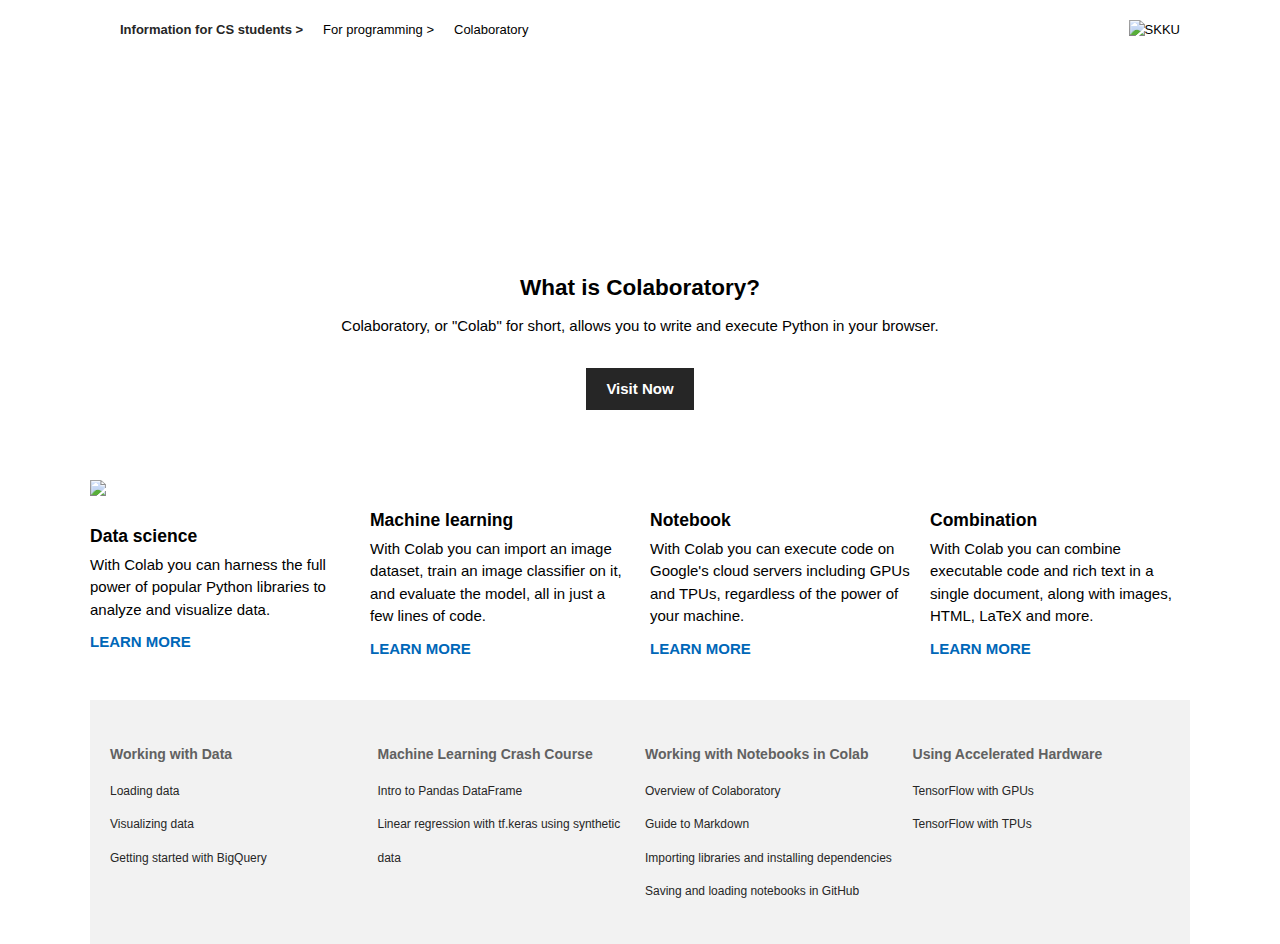
==== commit 7a581fbe: "VSC + colab + eclipse" ====
--- a/colab.html
+++ b/colab.html
@@ -1,4 +1,5 @@
 <!DOCTYPE html>
+<html>
 <head>
     <title>Colaboratory</title>
     <link rel="stylesheet" href="colab_style.css" />
@@ -19,7 +20,7 @@
           </ul>
           <ul class="right-menu">
             <li>
-              <img src="[data-uri]" alt="SKKU" class="logo">
+              <img src="image/SKKU.jfif" alt="SKKU" class="logo">
             </li>
           </ul>
         </nav>
@@ -38,7 +39,7 @@
         <!-- Home cards -->
         <section class="home-cards">
           <div>
-            <img src="[data-uri]%0AAAALEgAACxIB0t1+/AAAADl0RVh0U29mdHdhcmUAbWF0cGxvdGxpYiB2ZXJzaW9uIDMuMC4zLCBo%0AdHRwOi8vbWF0cGxvdGxpYi5vcmcvnQurowAAIABJREFUeJzsvXe4JOdd5/v9VejuEydogkbBki1L%0AloUlW7IALWYXgw2XLFgvcAnGpDULvg/2xXjx8rCENXgNlzXBrGG9zlg4YBks27JXsiyhHGYUZjQa%0ATdDkmZP7dK5c7/3jrbdSV3VX9+kzJ8z7eZ55pk+f6urqPlW/+r3fXyLGGCQSiUSyeVHW+gAkEolE%0AsrpIQy+RSCSbHGnoJRKJZJMjDb1EIpFscqShl0gkkk2ONPQSiUSyyZGGXrLhIKI/IqLPrNK+/56I%0A/utq7Dv2Hg8Q0a8Fj3+eiO5Zhff4PSL66Kj3K9mYSEMvKQwRfTcRPUpEdSKqEtEjRPTta31cRSGi%0AbxDRf8t4/nYimiUijTH2nxhj77tQx8QYu4Mx9gMr2QcRvZGIzqb2+37G2K+t7OgkmwVp6CWFIKJp%0AAF8F8CEA2wFcDuCPAVhreVwD8ikAv0BElHr+rQDuYIy5a3BMEsmqIw29pCjXAQBj7LOMMY8xZjDG%0A7mGM7QcAIrqGiL5FREtEtEhEdxDRVvFiIjpJRO8hov1E1CaijxHRbiL6OhE1ieibRLQt2PZqImJE%0A9HYiOk9EM0T0O3kHRkS3BSuNGhE9R0RvzNn0XwBcAuDfxl67DcCPAvh08PMniehPgsc7iOirwX6r%0ARPQQESnB7xgRvTK2n/jrtgWvWyCi5eDxFTnH/ktE9HDw+D8TUSv2zyGiTwa/+2UiOhR8V8eJ6NeD%0A5ycAfB3AZbHXXZaWt4jox4noYPBZHiCiV6f+Nr8T/G3qRPR5Iqrkfd+SjYc09JKiHAHgEdGniOiH%0AhFGOQQD+O4DLALwawJUA/ii1zVsAfD/4TePHwA3U7wHYCX4u/lZq++8FcC2AHwDwu0T05vRBEdHl%0AAL4G4E/AVxq/A+BOItqZ3pYxZgD4AoBfjD390wBeZIw9l/GZ3w3gbHB8u4NjLdIzRAHwCQBXAXgZ%0AAAPA3/Z7EWPszxljk4yxSfDvcAHA54Nfz4PfkKYB/DKAvySiWxhjbQA/BOC8eC1j7Hx8v0R0HYDP%0AAnhX8FnuBvAVIirFNvtpAD8I4OUAbgLwSwU+p2SDIA29pBCMsQaA7wY3dP8bwAIR3UVEu4PfH2OM%0A3csYsxhjCwA+COB7Urv5EGNsjjF2DsBDAJ5gjD3DGDMB/DOAm1Pb/zFjrM0YOwBuOH8249B+AcDd%0AjLG7GWM+Y+xeAHsB/HDOR/kUgP8Q81h/MXguCwfAHgBXMcYcxthDrEBzKMbYEmPsTsZYhzHWBPCn%0A6P4uciGiMfDVx18zxr4e7PNrjLGXGOdfAdyD2MqkDz8D4GvB38cB8BcAxgB8V2ybv2GMnWeMVQF8%0ABcDrih6vZP0jDb2kMIyxQ4yxX2KMXQHgNeDe+18BQCDDfI6IzhFRA8BnAOxI7WIu9tjI+Hkytf2Z%0A2ONTwfuluQrATwWSRI2IauA3pD05n+FhAIsAfoKIrgHwHQD+Mecj/38AjgG4J5BL3puzXQIiGiei%0A/0VEp4Lv4kEAW4lILfJ6AB8DcJgx9mexff4QET0eSEg18BtZ+vvN4zLw7w8AwBjzwb/by2PbzMYe%0Ad9D9t5BsYKShlwwFY+xFAJ8EN/gA8H5wb/9Gxtg0uKedDnoOypWxxy8DcD5jmzMA/oExtjX2b4Ix%0A9oEe+/00uCf/CwD+D2NsLmsjxliTMfZuxtgrAPw4gN8mojcFv+4AGI9tfmns8bsBvArAdwbfxb8L%0Anu/7fQQ3k+sA/GrsuTKAO8E98d2Msa3g8ovYX79VxnnwG6LYH4F/t+f6HY9kcyANvaQQRHQ9Eb1b%0ABBWJ6EpwKeXxYJMpAC0A9UA3f88I3va/Bt7xt4Hr0p/P2OYzAH6MiP4vIlKJqEI83TAz+BnwaQBv%0ABvAfkS/bgIh+lIheGRjGOgAPgB/8+lkAPxe85w8iKc1Mga9QakS0HcAfFvmwRPRD4HGKnwziCYIS%0AgDK4Zu8G28VTMucAXEJEW3J2/QUAP0JEbyIiHfxGZAF4tMhxSTY+0tBLitIE8J0AniCiNriBfx7c%0AaAA81fIWcIP4NQBfGsF7/iu4dHIfgL9gjHUVFjHGzgC4HTxQugDu4b8HPc5txthJcCM3AeCuHu9/%0ALYBvgt/AHgPwYcbY/cHv3gkeUK4B+HlwTV3wV+Aa+CL49/SN3h8z5GfAg6WHYhk0fx/o/L8FbrCX%0AAfxc/LiD1dVnARwP5KuExMUYOwy+evlQcEw/BuDHGGN2weOSbHBIDh6RrDeI6GoAJwDoMrddIlk5%0A0qOXSCSSTU5fQ09EVxLR/UT0QlBw8c7g+e1EdC8RHQ3+F8UutweFF88S0V4i+u7V/hASiUQiyaev%0AdENEewDsYYw9TURTAPYB+AnwgooqY+wDQabANsbY7xLRJIA2Y4wR0U0AvsAYu351P4ZEIpFI8ujr%0A0TPGZhhjTwePmwAOgeff3o4oY+FT4MYfjLFWrKhkAsUqCSUSiUSySmiDbBwEyW4G8AR4Pu9M8KtZ%0A8BJxsd1PgpfD7wLwIzn7ejuAtwPAxMTE66+/Xjr9EolEMgj79u1bZIx1tftIUzjrJpBk/hXAnzLG%0AvkREtaBwQ/x+mTG2LfWafwfgDxhjXT1K4tx6661s7969hY5DIpFIJBwi2scYu7XfdoWyboIiizvB%0AW7mK/Oi5QL8XOv58+nWMsQcBvIKIipZqSyQSiWTEFMm6IfDeG4cYYx+M/eouAG8LHr8NwJeD7UUl%0AIYjoFvCKvqVRHrREIpFIilNEo38D+GCGA0T0bPDc7wH4AIAvENGvgjdM+ungd28B8ItE5ICXgf9M%0AkY5/EolEIlkd+hr6oNtfXjOmN6WfCDru/VnGthKJRCJZA2RlrEQikWxypKGXSCSSTY409BKJRLLJ%0AkYZ+SBaaFu4+MNN/Q4lEIlljpKEfki/uO4vfvONpzNbNtT4UiUQi6Yk09EPSNB0AwIFz9TU+EolE%0AIumNNPRD0rE9AMDz0tBLJJJ1jjT0Q9Kx+eAj6dFLJJL1jjT0Q9IOPPr9Z5fX+EgkEomkN9LQD4kR%0AGPrFloP5hgzISiSS9Ys09EPStlwoCjf2Ur6RSCTrGWnoh6RlOdgyuQyASUMvkUjWNdLQD0nHdlHW%0ALUyOd6Shl0gk6xpp6IekbbtQVRdTE8syICuRSNY10tAPScf2oaoepidqWGg6mG/KgKxEIlmfSEM/%0AJKbtQVVdTE/WAMjCKcn6Zq5h4j/9w160LHetD0WyBkhDPwS268P1AU3xMD1RB8Bw4GxjrQ9LIsnl%0A8eNL+MbBORyelefpxUiRmbFXEtH9RPQCER0koncGz28nonuJ6Gjw/7bg+Z8nov1EdICIHiWi1672%0Ah7jQiKpYVXWhaR4mxzo4cK62xkclkeSz1LIBAG3LW+Mj2Ry0N9jKqIhH7wJ4N2PsBgC3AXgHEd0A%0A4L0A7mOMXQvgvuBnADgB4HsYYzcCeB+Aj4z+sNcWURWrqvx/GZCVXAgOnq/j0ZcWh3pttc0NvejR%0AJBmeA2fruOmP78Hppc5aH0ph+hp6xtgMY+zp4HETwCEAlwO4HcCngs0+BeAngm0eZYwJq/c4gCtG%0AfdBrjSE8eoX/Pz1Zx3zTCS8mScRy28acrBweCX9z31H8wZefH+q1S8G5aTgbyxNdj5yuduD5DOfr%0AxlofSmEG0uiJ6GoANwN4AsBuxpiYvDELYHfGS34VwNdz9vV2ItpLRHsXFhYGOYw1Ryx/NZVfNKUS%0AN2TLHWno07zvay/gNz6zb60PY1PQMNywPfagVNsWAOnRjwLD4d+h6Wyc77KwoSeiSQB3AngXYywR%0A0WGMMQAstf33ghv6383aH2PsI4yxWxljt+7cuXPgA19L2qFGnzT4G023uxAstWzMydTTkdAw7aEN%0AdejRS0O/YsSKftMZeiLSwY38HYyxLwVPzxHRnuD3ewDMx7a/CcBHAdzOGFsa7SGvPeJiEdKNMPQy%0Ada0b0/HC4LVkZTRNB6bjD/XaxRa/2UqPvhvH8wdy0sR3OOzfYi0oknVDAD4G4BBj7IOxX90F4G3B%0A47cB+HKw/csAfAnAWxljR0Z7uOuDdDBWDT16eRGlMRwXpr1xLoj1TMty4XgMrjf49ymDsfl86L6j%0A+MkPP1J4eyHdGBvIo9cKbPMGAG8FcICIng2e+z0AHwDwBSL6VQCnAPx08Ls/AHAJgA/zewRcxtit%0AIz3qNaZjRemVQNyjH04/3QxYrgeFCLqa9B1Mx4Ph+PB9BkWhNTq6zUErcCQ6jodptXh4zfV8NIzA%0AOMnVVRcnlzoDZdCIFf1GksH6GnrG2MMA8q7QN2Vs/2sAfm2Fx7WuEV6RltLoWxexR/8rn3gKr9w1%0AiT++/TWJ54WOaboexktF/ApJFrbrw3Z5GMywPUxX9MKvXe5EDoj06Ltpmg5M14fnM6gFnBEjdk5v%0AFGRl7BB0UumVqgzG4sRSC2eWu9PNTJfLDNLArIz4uTXodxlP++1sILnhQlE3+I2waCwp1Og30Dkt%0ADf0QtG0PCvlQFO5hqYoHgF3Uhr5puplLWTsw9BtpmbseaSUM/WDn2VKQWglEsqMkomEOFr8Q57Jw%0AYjYC0tAPgWF70LToj0wE6Kp/0WbdMMbQtrzMYhyRmdCW2vCKaJor9+h1bfj0zM1MI/Doi16/YTB2%0AA32X0tAPQdtyQ31eoGnumnj0z5+r41svzl3w941juT581p2FwBgLPfqVGpizyx28/n334vhCa0X7%0A2ai0RiDdVModecPNoGkGQe6CMbbOZs2jlyTp2F6ozws01V2T9MoPP3AMf3jXwZ7bPPbSEn78bx9e%0AtRNTeJvp/bs+gx+U0a3U+zmx2MZS28ax+YvV0EcB1UEzZ0RDs7GyIWsaUrieD2PAVaeQvzZSeqU0%0A9EPQsV0oSjKVUlGcnks/y/Xwu1/cP/K+L8ttB60+ZfFPn17G/rP1Ves5I1YyaUMf/3mlHr24UVys%0A8thKpZuS7kLTHGnoU8S/16Ir8o4jPfqLgrbtQkl59Kra29AfnWvh83vPDN19MI/ljtX3wl8Olu7x%0ANLtR0so19FEcY6UGRnhP69XQO56Pzz15Gp7P+m88BCuVbkq6DVXxNpSufCFIGPqC382mrIyVdNOy%0A3DB3XqCqLlpmflMzcUKNOtd+uWPDcllPAyMM/Go1XRNGyEplIVju6Dx68fr4hbmeeOTYIt77pQN4%0A/PjqdPxoxT73oMZ6qW1B10yoqhfKFBJOI7YaLpqRJJyOjbQ6koZ+CDqWG7Y/EGiq29PbFF0HWyM2%0AVEVygGuBga+tlqEPPpPlMPD+dpykR7+5pZuFJk9hPJdRSzAK+Ofm3+2g3+Viy4SuWVAVF3Yfp+Bi%0AI27oi55boqWHlG42OR3bzQ7G9rgAxUk0yjYJpuPBdKJqyTyqgYGvtldHuhFBLAbAjvVhiV8IKy29%0AD6WbderRi8yW1epR3jRdlDQPquKHGnFRlto2SroVOicbKYi42jSMwSQxxljowAz6d1hLpKEfgo7t%0AdXn0ap+sG2HoR5mZI/J/gd76ouhFvloefVxOiTcwi0s5K5du1neHUNEGeKa2OgHvpulC01xoqj+Q%0AdOP7DPWOG2r0wMaSHFabeH//Ilk3luuH/dg3UrxDGvoBYYzBcPwujV5TeWdBJ6ezoDCGo9SYa3FD%0A38MACgO/Whp9/L3j/T+sEWbdrHeNXqQwrpZH37IcaKrb16FIUzcc+AzQdTts1bGRDNRq0wjOJ6Ji%0ArYrj53E6JrWekYZ+QGzPh+dH/W0E/YaPRB79CA19LIsmbznu+ywsCFleJekm7mXH5RozEYxd2ec2%0Aw6yb9dkhVLQZOLvcXpX9t0wXihJkzgwgGYiVRkmzQo9ettOOEKvisZJdqGBKnMeaZkuNfjMjTgZx%0A0QiE4c/zOIW23ByhoYpLMXk3kIbphEVLq511AyQDsNYIg7Hi9Y0hR+mtNostbuhn61YiID0qmqYD%0ATXWgKM5A36WIHZTiHn3sRiHqO87Viq9E/vwbL+LOfWcLb7+eaZoudNWDpjmFpBth3Eua3ZV8sJ6R%0Ahn5ARPe/XI8+52QJs25G6dEb/dvPxnPnq7HmVr1YbFl4/Z/ci8deKpYqGA+QZnn0mprd8GwQxOfr%0AVxy2ViwFE5wMx08E+EZFI5BuFMUd0NDzv3lJt8K2HfHXH5vn9R33HpwtvM9/2ncGXzsw03/DDUDD%0AdKBr/HststIR311Jt8GwceQbaegHROTapnvd9GtVLAz8sMOdsyji0QsvvqSbYfZNPx4+uoillo1j%0ABfvKxG9ucQlJePe61r+oqx/mOi+YqrYdVMp8eMVq6PQt04Wq8bTe9gCrwqW4Rx9kisX/FiI991S1%0A+OCNWsfBXGN1YhEXmqbpQNOcoOCx//cqvjtd5zdQa4PUJUhDPyDhGMGu9EphiLINWlQwNUpD31+j%0AFzeDibFWYvteCE++aAEJ/2x8CZvw6J3I+1np526vQtbSqOjYLiyXYXqiDgCYWQVD37Y8HoxV3IHi%0AHdVWXLrp7rooNOpTi8ViC6bjwfEYFjbJwPeG4UJR7SDI3f97NWLSTfzn9U6RmbFXEtH9RPQCER0k%0AoncGz28nonuJ6Gjw/7bg+euJ6DEisojod1b7A1xowqEjGQVTQL5nLTz5URqqmuGEN5i8/YoA7PhY%0AG7bLCkkoD7+0wPdZ0AtvWTx9D0hp9MGyVtftFQdjxarBcvMzm9YKkXEzPVkDAJwfcYql54tMLweq%0A6g20Olpq29A1D4rix9Ir44aef68nloqt3oSzsNR24G+Cwqu6aUNXbWiKV8gZMUKPfpMZegAugHcz%0Axm4AcBuAdxDRDQDeC+A+xti1AO4LfgaAKoDfAvAXq3C8a04YjM1ogQDkSwvC0Hcsf2QBnHrHQaVs%0AAWC5hlRINxOVVuLnPM4ud3Bu2QyOtahHzwtygGTbA+HR8z7oKzP08devtwEvQh6ZGm9CITZyj16c%0AU5rmBlk3gwVjxU1YnKPx71JIN2eXzUIVs2J7z0/GiDYqDcMO01aL3ECFoRce/UbJvOlr6BljM4yx%0Ap4PHTQCHAFwO4HYAnwo2+xSAnwi2mWeMPQVg458FGQjPMp1109ejt6Lq0VENf6h1bGiqCV3zc/dZ%0A6zggMIyPcQ02PlYuiygAywb06LmhN1MavaLwmoOV9lgxHQ9EfB/rLZc+DHiWTIyVrZF79KGhVx2o%0AqgvDLv5dij43QHTOGhkaveMxzBbobhqPC4m2DxsZXojGA92dAt9rJyZHApvLow8hoqsB3AzgCQC7%0AGWMi9D4LYPeA+3o7Ee0lor0LCwuDvHRg/uqbR7D/bG0k+4oGgw+WR881VrvnNoOy3LGhazY01evp%0A0Zd0F7omqmN7338fO76Esu5gomIW9sJblodyYOiNREGJB03xB5YbsjDs6D3WW0B2MaaDl0ptnB8g%0AVbEIIqtJU/nAG8djcGPy1dG5Jt731RfwP+8/hi/sPYNDM43wd0stK/zbKwqDQn5ibmw95pUX0enj%0AXvxGN/SM8RoTHoztXfAoEK08dH1jefRa0Q2JaBLAnQDexRhrEEXT0hljjIgG0iMYYx8B8BEAuPXW%0AW1dN7HM8H3/1zaNoWy5uumJr4ncf+tZRXLZlDG95/RWF9ycMVlq6URQfCvmZwVjL5Rfn5LiJVqeE%0ApuVi1xCfJc1yx4JecqD2SA2rdRxugPT+HSwZY3jk2AK2Ti/AMKcKxRMYY+hYHi7ZFnj0brzXjR9o%0Aw1EzLVWhvF31xHB8TIybMO2xwob+4Pk6Lp2u4JLJ8lDvWZQoV91CuWTgXK14BksRhOwngrEA9yyn%0AVe6nfWHvGXzs4RPh9goBd7/z3+L6S6ex1LZQGov+5ukWCnXDgap48HwVp6odfFefY4nfGBZaGzsg%0A27E9XjWsuiAl6F9jedgynu//itXUppNuAICIdHAjfwdj7EvB03NEtCf4/R4A86tziCtDZBVkLfc/%0A++QpfOaJUwPtT+jWaekGAHQtu4xaeGTlEr8wRuXR1w0XumYH+mK+R6+qFnStfxuEU0sdzDVsbN+y%0ACFUtNqTCdPgYwVKpW7qxHN6Ea6XNtJygGjn06AtIN4wx/OxHHseHH3hpqPcchKWWxT+n4qFSNjDX%0AsEYaqGzGNfqMzJnljoPxioU33/ZVvOHmb0FVXXzw3iNgjGG57YSpgACC9Mzo+2uYDibHW1AUHyeX%0A+nv09c7m8eiFTRDSDdC/303HcYNzWrSTWF+JAXkUybohAB8DcIgx9sHYr+4C8Lbg8dsAfHn0h7dy%0A6j0MfdN0cXi2MVBwtG3zDAZF6X6NlpOiJTzQSokv6UfRgdF2fXRsH7reu1qSa7R2ZOh7tEF4LOil%0Avn3LIi8gKWDoI/3YhaL4XVk3iuKtuJmW+GziRtkscKNcbNlomC5m66vvdS61bZRLDoiAStmA47Ew%0AQDsKIunGycyc4bEaC6rqY3K8hZftOYZ7Ds7hsZeW4PqRngxwQx+XbmodG5pmYbxi4PRS/5VI3eAx%0AH1XxN7yhb4QrJSdcKfVzwgzbg6pGGUybyaN/A4C3Avg+Ino2+PfDAD4A4PuJ6CiANwc/g4guJaKz%0AAH4bwO8T0Vkiml6l4++LMPTp0nnGGNqWh47t4+wAPcQN24WuZt/F86ZMiZtMpcyNzig0ZvG5dM2G%0A0iM1bLljQ9dtKAqDrnk9PfrHXlpEpWRjYqwV3LT6x9Pjhl5T/K48ekXxQm+p6PDlNEZo6It79KeD%0AAqClgtXAK6HatsOA51hwMxpl5k38O87KnFkOjLXg6suOo6Q74SzhhKFXnMRqoGbY0FQHY+UmTiz2%0AT7GsGTzmUylbG97QC0lMT3j0vc9Rw/agKd6KV6kXmr4aPWPsYQB5wuqbMrafBVBc9F5l8gx9O9Dn%0AAODwbBNXbh8vtL92RotigaI4mR5BM5RuAo9+JIaeX7ziJM3zROodB3smo2BhXqtirs8vYuv0PIhQ%0AuICkncgI8btaIBBFcsOwAVlh1IRHXyTf+Uxg6C9EYc9C0wwNfVgdWzNx04iugngwNitzhgflo+9E%0A01xcfdlRHDl1AwDe0EygpAqu6oaDiUkHimLh1GIHjDHE429pah2Hn3Payg39YsvC3Qdm8Nbbrur5%0AnquFqCHQNBe+z9+/X0pxx+HXv7IJPfoNjWhD2jCSBi7ey/3wXLPw/rKGjghU1c1sWhZKNyP06EX2%0ATC+N3nQ8WC4LMwQ0zUI1J+vmxGIbS20H27fwmbaqUixTRtzEVNWFoniZHr34vgbpuhjHSKS0sUIe%0A/ZnQo1+dRm5xltpW6DWLv/EoPXohValq9k1TZF/FuXLPCVRK0Q1ewAP3QaovY2gaLnTNwXilDcPx%0AwwyiPOoGN/Il3cRcc2Wf8SvPnccffPkgThWQjFaDuHQTVbb3PrdM24OiuIWkm/VU2LfpDX2eRh//%0A+cXZQQy9B0XNNpZ8nGCWoefPVUrZhv6Bw/NYag3mHSUMfY5RFjKN8PZ01cptbCZ6nUyO8+W7WjCv%0AOF3ME9foDYfr8yv16IX3qip8ylIRjV5IN/WOu6qj80TAU9QR8L+HP9IUy5bpQtc8vtIK+9VExrph%0AuOHNXKCpHl5+xYsg8sNVBhBo9La48XpwfR6MHK/wQOypPgHZ5Y4NTbVRLpkr9uhFttKZ5bUy9EGq%0AZJBeCfQ/Rzu2B0VxQMRAxJA3IPxMtYNv/9N78dGHjo/2oIdk0xt64bmnjavQ51TFxaGZ/Bz7pukk%0AvLO25UKhbEOjqW6mtymeK+kWFEp6pB3bxa988il87qkzBT8RR+Qz67qTa5RF4FV4e7puYznH0M8F%0AQUsRMBb52v28knZMPyZyEz3ouUfvZzbTGoQopdWDpnkDafQMq9eeWRxbfNVEBIyVTZyPBYGPzTcT%0Aee+D0rIc6Gqy9Yb4Ttq2B89HQroRXHnpSbzx2+9BuRT36CNDL6QLXXMwPiYMfW+jW+tY0DV+Y6sb%0AHuwVdG8Uf5cz1bVpkNZMePTFsm7atgNF4TddTfFzNfr3fe0F1Dou/uwbL+LYfLH2EqvJpjf0wqM3%0AnaTREsu2rVPLOLHYSZTux3nfV1/AW/7u0fDntuV2FUsJ1Jy5sVF6nANNS6a3LbVs+CwpJRWhFnrr%0AdmYRTXwbsXTXNTvRtjiOqIoUOnhR49xMZN0k2xFbXR79yqQbVXGhKtkB7zQnl1rhZ1jqI0esBOGV%0AlmMpjPGiqX89soA3f/BBfOmZc0O/R8viYwSBqDBP/F2W29HfNg1RUrYB+DkqqpTjAf2xcgcE1tej%0ArwerBxEYX0mwWzgiZ9fKozdcKOQnnJFCWTeKcDyyDf0jxxZxz8E5vGzPSyBy8N47n1vzvkCb3tDH%0ADWhcrhGPt04vwfOBl+azT/CHji7gfM3EfBDUa9tR5kMaLShPT6drNs3ghCIfuuompAehIRdJZYwj%0A0tzSRTRxljtJj76kO+jYfqYXNtcwUSk5YdpoVnZHFu2YfqwofkKHN92kRr9i6Ub1oKpO3xYItutj%0AvmGHTcYGlcUGQQwciUsnlbKB87UO2paL9975HADgmdPLQ79HM5guBXS3MRDGupTh0WehKl7XazXN%0AhaIwjFesnu2KfZ+hZXrQVAdlnV8PK5FvQo9+gKw3geP5uO3938SXnx3+BtowHZT0QBLr0xxQ0Ild%0A/2oqJgUArufjD+96HuMVA9ddfQjXvfwA9p6q4Y4B63VGzaY39PWEoY8eixvAtukqAODwXANpZuoG%0AZur8RH7hPP89D8Zmnwyq6sJn3SlXCY01lc0ijNCgqYeitUH8JE3vY7mT9PbE/zWj2/ubrZsolaIL%0ALmtIRRYt0w3yqr2uE98SlbEZRT6DEEo3ileob/i5mgEGvloDVjcgG6+KFVRKBhaaNv7sGy9ipm6i%0AUu6sqAVH0+T90gF0acm11M28H6rKpSbPZ5FHH7TmKPdJsWyaLhi4XCgK5FZi6MVq4HR18PGLyx0b%0Asw0Lz5xeyffqQgu+VyL0bCUi6DiRR59OPgCAO544jWPzbVx39QGoio/Ldp7Bjq3zeP/XDw00xWvU%0AbGhDbzoeHj++1HO8XD3HoxeAI2v+AAAgAElEQVSBmC1Ty1DIzwzI7j0ZeWEHQ0Pv9fToge54QHzp%0ArSh2QmMWssKgHr1IcwNiQ09S+4ikm8DrC7zOrH43M3UDZT0etCuW+96yopuYkuqsaLlsJMHYqDU0%0Al836DW8R+vwWYehX0aOPD/YQVMoGfAZ8+rFTuPLSk7h0xzkcnm0OrWc3zEhD5gFZH51g5RTezPWi%0AHn0UiI2km6CVdaXdU7qpxVJ6yyMw9CJedGYIQy8ctZUEvRuGA1WNt4fwcudJCEwnclwUxU0EY9uW%0Ai/9xz4u4ZMsCdm3nE7uIgBuueQ6m4+FzT54e+lhXyoY29AfO1fF/f+RxPN5j5F2tE03Wid8Q+HLY%0Ah6Z6mBxv4/BMlqGvQlM9jFdMvDDDK2gN2++aLiWIGpslf980I3klnYK5GJzsgxrBWscJi2Q0cfHa%0A3dKNpvKAKBB5fVkdLGcbZqjPA5FE0O8GxG9ikcdtBYbe9xkcj0FRPCjEKykHvZkJTCfav6Y6fefu%0ACkM/PVkDYbRVqmmWWhkefZkbn7GyieuuegHTE3W4PnBkgDTeOK1gXqwg3q+mZgzu0QP85tkIpZvI%0A0NcNL+EcxYmvHkRMYlhDzxhDzXBB8FFtDz5qUhzjSvoKNbq+194ePWMMph3p+emY1MmlNhqmhysu%0APYl4WcBYxcBY2ZIe/bDcePkWaAqwr4f+WTdsjFX4yZD06B2UAgM1MV7Hodl612ufOlnF9GQVkxNV%0APH+uBsvlfV3yPPq8cYItK/IcNNVJeKTCUAyaW7/csaBpos+40Bfd1DZRMzMgJt2kslAs10Ot4yYN%0A/QAavaqIlYUXBvrE0BFxk0k30xqEjs1vForCguKw3vs5U+1AVXxUSibKJbdvbvhKqLajPjeC6YkG%0AyiUTN1zzDDTNw/QkP7cOnOs+x4rQsrxEAkC8G2g9lULbj6hHS4ZHH2Te5LVCiG+vKD5KuouFIVdL%0AhuPBdhkmJ/jNb9CAbGTohzeedcMOb3KAKHjMP7cs1wcDYh69F66sgKgPUDoAzp/rXJB2HHlsaENf%0A0VVctUPB3pPV3G3qpouxcrehj+tzk+MNzDXsRMOmluXixdkmtk1XMT3RwOklI/Re8jT6POkm7jmk%0Aq1iFrDDIHFCAG2s9NPTZwU4u70QnnTgB05k38w1+DKLYJ/5Z+hnVpumG+rGi+KGBj3vh/BiHb1Xc%0Asb1wFaVpLjqW3zOL4Uy1g/GKASI+r7boUPQ8XM/PlYuWWjbKJTvhwZVLFt747fdgxzbefnu80kZJ%0Ac/H8EIbe9xk6th9KfwAS4wTTq7Z+xHvl1A0nlN34cfLrJK+5WXr1UNaHr44V5+D0BNfY89qQ1A0H%0A//7Dj+BEqoWyMPS1zvCD55spj15VsyvbBYadOqcVD2aiFUX+6qqyCl1NB2FDG3oAeMVuYP/ZemZ6%0ApO8ztE0vXEo3E9JN5GVPjXP9PV4h+8zpZfgM2DpdxdREHQzA08HKoVd6JdDtWTeNSGPlRVXRsQpv%0Ac9COlvwiFTePbJml2ragqdGFmCfdRKmV0cVWNCWSr1ZETQL30hhjMY8+So0c9oI0Hd5ICuDfH0N3%0AhlGcU0ttlMs8qKjrRpgZMwiO5+Nr+2fw259/Frf8yT247f3fxNEM6YWP6uu9fyJgcqI2VEBW/E3j%0A5xxvYxAFY0sF9Xkg6RQ0DCeRrTNeaUFXPdz/YnYj2vQKQNc7YTbaoIi0ULHaySuaOjbfwtOna3j6%0AVHLVHnfKhh3GzoeOJG+gvQL9nZTzwj36ZIUykO3Rl8sm5hrmyKbLDcqGN/TX7CY4HguDpXFElsBY%0AaOiTPT5Cj34iMPSz0T6eOrkMAsPWyWo49PmpYOWQ1+umSDBWTAgSHuli0NN7EG/X9Xy0LD/y6HPS%0AF6ttK5H2x7vu+V3SzWxYLBXX6It69NFNTBh1y/VjHr0w+MXaHmfRsb1YjCMogMtJsWSM4VS1HVZ6%0AlnR7qH43f/3No3jHPz6Nrz5/EhOTJ+HBxK//w96uv+1iy4Su99//9EQNL842By6Lb1nJzw2I71Kk%0ASHa3P+iFFkvP5O0MkufHnl2n8JX95zM99bRMVNItzBeYSpWFMIqT4w2oih+2rEgjPn+66K1uRH+H%0AmSEmejmeD9NhCclLVb2ecaR4mi+QjEkBydqWNJWSAdNhYZHahWbDG/pX7Obrzn0nu3V6EXwt6RY0%0A1Uvk1Ddi+lylZKKkuYnMm6dOLGF6sglN81AumSjrTpiFk9frJk/uaFleeKFqWtIjFd7mIIY+XroN%0AxNMrU1k3htN10pVLTpd0M5cqlop/lv4efTKvGOAeuKiQVULvJ7uYrAidoL9I/LjyPK+64aBt+aFc%0AV9Lz+/v04uFjC9g6tYzv+fZv4KbrnsGN1z2FE4tt/OcvPpfwyhZbVjiEohfTk3U4HsPRucGqJOMN%0AzQS8pzz/TNU2nzdQlPhKrW46Xa992aUn4HgMn83IEKmlZKJyyRo6/lGNZSuNV4xc6UaswrsNfcyj%0AH0KnD3vRJ4KxvRv5xVtxAMmYFD9GB7rqZbYwF6rCTGNtArIb3tBvHSdMVAzsO9Wt08eXmrrmdQVj%0A4zm005NV3PXcObxwvgHH8/HsmRq2TC2Gv5+cqIXSTj+PPn6yiOlScelGbMMYC4wuC3Obi5DOj4/S%0AK6Pj8nyGpuF1GXpds8Jls2C2bkJV/IR3E46d62Oc45XCwqgbjgcruADiGv2gcQiB4biRoQ9WRnlF%0AU6KcXujNJd1Gy0yW6t//4jweObaY+36O5+OFmQa2TFWhBIPTtm9ZwrVXHcLdB2bDaU7i7xfPuMlD%0AaNGD6vTxoSOCpEZvDeTRx9Mrax0rEYwEgInxNnZsm8enHzvRlQ7K5cLoOMq6BcPJHrbTj0QGT6mV%0Am0svbnRp56RuOEHTNjZUQDadcQTkV7YLojTfyImx3Liht3NltErYvnptArIb3tADwPTUIp46Ve3S%0Av6LKP7srLa9leomL54ZrnoPLOviFjz2Guw/MwHD8sJgKANfpg933y7qJL++Fd6+FenpkqBqGC8+P%0AToKi0kZ4kQQnlUI+iFhCA28YDhiySuAtVNPSTYMPtU53itXU3oaesSBQGHr0IhAbSTfC+4sbp0Hp%0AxMrO8+QxgUitHKtEHj2QjEv80Veex7s+/0xu/5kjc03YLsOWyaSmfvXlx7Br+wzef/chPHB4Hm2b%0AxySyNNk042Nt6Ko3cOZNnkcfavSxWE0R4jUNdcOBntGg72V7jmOx5eDrz88knk+vEEulZHXs337r%0AKP78Gy8WOo54/v9YpRP+3dKIG3pabuRVrRbGyvaKPHpdTRp6w/ZydXQjnWAQxKSEDMtTnrPPhXLg%0A0a9V5s2mMPRbp5ax1HK6miNFHr0LVbXDP67r+TAcP7FsG6sYeP0ND6NtG3jX554N9ps09AItR7oR%0A1XVxDyc+75P/z39uW26YQz8W6MlF5ZuoF33USEtP6YvpzpWCkm53ZaHMNkzoeveFlv4saQyH9/RP%0Ae/RcukkGY7VU1o1he7m6bJqOFXUX1Ppo9KGhLwuNnn9WIZGZjoczVV65+q2coOP+s/xvPZ0y9ETA%0Ajdc+g8mJBn7jM/vw4JGFxHv0QqwKD5wbLCAbDR2JGaSgMC2vc2Uv4oa+EbQoTrNj6zwmx9r4xCMn%0AEs/XjaRMFObStyycXGzjL795BJ989EShlely20ZJc6EQw1i5g6bpZRY+htJNO+3R82MplzpDGfqw%0ARXHM2dNU7njZOQ5At0YfODaBTJlOfohT1i0QmPToV8LWwPPedzop3zRiHr2qOqGBbKY0bsHEeBu3%0A3PAINM3FRMVIpBtOxwx9nnQDdBvcZsoji3v9IodeeJ9Fl8DRsjfujfiJKtYw1UtPSzfdw0dmap1E%0Axk20T7fnzScKFHZr9FZXemVyX3/3wDH86IceKpSFkOXRx/sFxT3z09UOKiUnLOIS3rbw6F9aaIUD%0AZ+54IrtScf/ZGkq6GwZ042iai5uvfwykdvDOzz0TvEcxjXx6soZDM42BOlmGHn1cugkC+i2LG6ai%0AfW6ASLqpdWxYLuuSbgB+U7piz0t49kwdz56JbkzL7eSAk3h17F/eewSeD3Rsv1Bh2HIsW0ic/2cz%0AuliKv3O1nTSQtWDYSqXUwZnlwStrQwdMS95AgfwEBMOJJBsAUIJzUVTHppMf4igKQ6XsYHaEcwoG%0AocjM2CuJ6H4ieoGIDhLRO4PntxPRvUR0NPh/W/A8EdHfENExItpPRLes9oeYGm9AVz3sS6dgxTR6%0ATXXCu3gz4+IRTE82cNtND+B1r3488fzEWCu8g+dJN+J3cf04PgYu/n/TdMMceqEnF/Xos/qbcH3R%0AjW2TnQGgazYahhd6XYwxzDftRMaNoN/c2FYqoBUfr2amCqbSvepfnG2ibhQL0BpO1HYivFEG7103%0AHNzyJ/filz/xJGbrJk5X26iUo4CnMMKir4poGbvrkvN48MhCZqHOs2eWMTWx3CVlCSplCze/+lGQ%0AErV/LsL0RB2Wy3BsoXhANj4cQ6AqPO4jHIVBNHoee2GhhJAn+1y+8wxUxcfX9p8Pn6ulMnxKQbbR%0AQ0cXcNdz53HpDt5gLH0dZlFt29DE+MUgcJ71t2iGGn3yMwrJqlLm/agGTVsMWzSngrFAvsMlrs+0%0AVCluAFnJD3HKpc669uhdAO9mjN0A4DYA7yCiGwC8F8B9jLFrAdwX/AwAPwTg2uDf2wH83ciPOgUR%0AMD1VxVMnkh593XCC8nuux4uTRlw8WfokAIyPdTA5nvRKiCL5Jq9gCuguukgbw/jJtBh4meJEL+zR%0AGzyAm/DoU7NAhUefzggp6TYYotVOrePA8RjK5SxD37uAJIw/pNMrHT+zYCreSlk0z0oHhrMwHC8m%0AASU1+oPn6mgYLu4/PI83ffB+PHemhko58vBCQx8YxSNzTSjE8KqrXgDA8PnUHADT8XBkroXpyd7G%0AanK8hZuvfxw7t890nSt5CCnowNniOn3aUeCP+Xch8scH0ejF60XtRN5rNc3D1EQ9kfuflnpKug0i%0Ahs89dQa65uKGa/ajUrKLGfpYZbfw6LO6WIrrp5ZKS2waLrTA0A8zjL2R5dH3GT4iri9FSZ7bpuPl%0AJj/EKZU6OL9GRVN9DT1jbIYx9nTwuAngEIDLAdwO4FPBZp8C8BPB49sBfJpxHgewlYj2jPzIU2yd%0AWsKRuVaiKEpkCXAN2wlPmqw/chGmJmpQlez0KYGS6pfeSmVNiP+5dBNo9OXBPPp6xw7bq0bvm+PR%0A62lDz99TGAlxwVcypJt+6WYiuB3WCChRVWy6BUK8lTJjLNTS+w0FSfcXUhTeN0d8ry/M8NqH77zx%0AYZTLC2hZXkJy0VTeInoxNPQtTIy1MT7WwY5t8/jsk6cSue0vzDTg+egKxGaxdXoZt7z6qdzeR2km%0AxlpQFH8gj75lutDU5N9afJcif3wQjR7gN13h0ecFDwF+vh84V4fvs2gsZeyaIQIqJQeMAVddfgS6%0A5vDEiJP5vacE1XaUlqprPC0xK2YjrmfbjZINnCDGxvvo8/N2UJ2+kRnk7h3oD4OxatLQG7aHppmd%0A/BCnUjLD6+1CM5BGT0RXA7gZwBMAdjPGRFh+FsDu4PHlAOJu0tngufS+3k5Ee4lo78LCwoCH3c3W%0A6WUwING2tGFGHoimObBcBtv1M3Noi/CKK47g5lc/0XMbPmUqVoGb8sjSGn1Zd8MbTtGmX7VURaPY%0Ab/wEXWhZQdO25D5FJtFDR3l6YXrgSHqfvY5JePRqyqM33SyNProo5psWLJffLNNVumeqHfz+vxwI%0Aja/jMd5fKLaK0mOrsxdmGhgr2dg6vYxbX/MIbnn147j68mh8GxGvHRAB6MOzdYyP8ZvDFbtPYrHl%0A4L5DUVB2f6BJFzH0g0IETFQMnFwsrimL7qBxxHcpjNsg0o14fT/pBuDfQcf2cWKpnRhSEqekG6iU%0AbLxsDw/cbptaxtlls2/FbL3jJqdyVTqZufTxAK1wCuKSbDSMfTBD3zST7R+AeGvufOlGUfww5Tae%0AfLCcETdLUykZaFv57TRWk8KGnogmAdwJ4F2MsUQZKuMC2UAiGWPsI4yxWxljt+7cuXOQl2Yi8pTj%0AgaB45V+kjTuxIO1g6X6VsoVLtubnXwPdBreZ0ljFAJKW5QZDpa2oOKlgT/r5phV2rgzfV3ETeepn%0Alw2Ml80unblSNjE92cB9h+YAxEcIZhn63t38RNFSpFmKEz+eXpksMmlbbmJcXbpl8jcPzeEzj5/G%0A8QVuDKNMh2R2RDsm3UyMc6mACNi5fT4j08jCUsuG6Xg4u2yGUsuO7fMYK1v4+MPHQ413/7k6KiU7%0A88Y3CirlJo4P4NE3Myaaie/ifAFjnYWqRMNv8uRLIJKanj9Xj6UqJ7d/1cv347XXPx4aSZGplm5Z%0AEMd0eKFRXFYsl9o4Xe3+XhqmA4X4vtOGXkg3AHBuwOrYrIyjqIVJnnTjQov1FBI3XNPxY+miPTz6%0AQB6dWwOvvpChJyId3MjfwRj7UvD0nJBkgv+FW3QOwJWxl18RPLeqlHQHZd3F8Zi3VOtYUddILQrE%0ADuvRF0FTXbRixrFlukHnRX6C8EZbvMhkqcUDUoOM2nM9H88FwcLk+ybTF88ud1AuZXuOO7bOYN+p%0AZdQ6dm+PXumXdZOt0Rs2l24IfIAykEzrizfNSnv0QksXF4PoDqjEPHo+fMSF7fp4aaGFqYnu9hdx%0ANM3EQssMM26EoVeI4erLD+PJk8v4p71nAYhAbDU3ELtSxsfaOF3tFB4t1zJdKGryOxI31Jn6cB69%0AosQCkD1uEhPjLWiKj/1n6121G4Jt08vYOhWtfqYn61AVv6dOX8vICBurdHBm2egKqrYsN9TwxeuS%0AhZC8WndQj365Y3fJVlrMGcmCJwVE52G8QLBX+wOBkEfXIiBbJOuGAHwMwCHG2Adjv7oLwNuCx28D%0A8OXY878YZN/cBqAek3hWlbFKM9HlTqRgAQiHKzdNNzOHdlRoqpvwzOODOeLbtEwXCy0TJd3KrGzN%0A49BMEx3bx7bppA6aTl88U22Hy9o0O7fPw2d8nml6hGDys3iZoxHDz5ZOHY1JN6IRmfjc8Yyc00sd%0AEDEQWFeqp8iOCQ19KneZP7bRNB0cnW/C9ZM1Dllwj94K2w/Eg6dXXnoS27cs4b999SCOzbdwYqHT%0AlT8/SsYrbVguw1zB/juLLRN6Kjc7Lt3kldz3QknIYPmGXiGGySAgm55Glb9vH9OTtbAvVBbVjDm3%0AY5UODNvvWuG1zMjQZ0k34TD2AQ39TL2TGLQD9G/kF0/zBZLBWJHn3+v7FAkP69LQA3gDgLcC+D4i%0Aejb498MAPgDg+4noKIA3Bz8DwN0AjgM4BuB/A/jN0R92NuOVFo4vRBdxM6XR8+f4zFFd9UKtbZSo%0AqgvLjbJLeDAtvfR2wmBsSbfCytYiHv0TJ7iBj1ftAkjMAjUdD9W2i7FK9sm/ZXIZZd3Btw7NY7Zu%0AZubQi8/iMyTKvOO0LD63NupnE6+M9cPgLBB5S8Kjn6iYKOluV5Wu8Ojng2pL8Zm02AWmqfxmLcY7%0A9vPoeZEYvzEoxDBeiSQCPgHoWRiOg1/+xJNgALZMraKhD3q+n1wsln1xvmaE8oQgHowtOlkq8fow%0A1bf/TWJ6chnPn69HQ8gLvN+WqSqeP1fvGrMnSA+tB6LGg/FOlI7nw3JZmKwgdPBG6qZTKrUH7mc/%0AUze7VrFaH4fLdJLT5dSYR9+rc6VAyKNrUR1bJOvmYcYYMcZuYoy9Lvh3N2NsiTH2JsbYtYyxNzPG%0AqsH2jDH2DsbYNYyxGxlje1f/Y3DGx9qYa9hhGXPDdGMafXCSmHwU3Wp48/x9kicL11iTF4eiOqgZ%0ADuqGh5JuRZWtBTT6J09UMTHWSRRzAfzidX0+GFt4N2M5Hj0RcMm2Gdx/eA5nlzsoZVTFin0C+UvZ%0AtuUlVitizJ3lBB59hp7ZsVycWGyhXG6ipNtdPUxEBau4GMIiFTVp6Fumg0MzTaiKj4mx3pp3KejJ%0A8tyZOibG2l3GbWKsjVde9UKY3rcagdjwvYKbTF7P9zg8yOdm/K2jc2tQ2QaIbpqlAtfA9GQdhu3j%0AmTNciinyftumqnD9/EErWX3bRavneAWsWDGGHn07rdHz31fKg/V6F4N20t8rd1hYzzx6ilXFR+nE%0AHmod7vT0koMVxUel5Kxbj37DIDy1U9U2OrYHz48km6gZlpNb+j0K0kUXTdPp0lg1xQlTyYQH0C/w%0ACfD++k+cWMLWqe6AsHhfw/bC7IU86QYAdm6bQ8P0cHS+nRt4FAYhT6dP9/Pmx+GH6ZUJXT3m0Z9a%0A4m2EVbW7wdpCKxmwigaDJ9PgWpaLF2bqmJpo9NXTRUrp3lPVMOMmzVV7jmPbdBWTY+1CvWuGpVI2%0AoCh+IUMfto/O8egBDNS5MnpNsv9SL8RNj2dpsa7VaeZrgoBsnk5fzfB+o6E40XMiqaGk29DVyGuu%0Ap24UY2UD1babu4JIIwbtpFeyUfwsez9t201990mPvqS7fc/FcqmzJtWxm8rQTwTL4hML7URDMyDy%0A6JuBR68oq3Mxq7FYAP/f6brLa6obBkGFEdL6dM4DgGMLLdQNt0ufB2Ll27YbdvPLk24AYMfWhVC6%0ASns26c+Sl2LZzsoICfqwmLEiJ76vKIDYsnyMV9rQdSvU5AVCv50N2rmm+4sA3EC1LA8Hz9cxOd7f%0A+xZGxHT83OImIuCWGx7Dra95uO/+VsIgKZZCxkjXOMS/iyItktNEbXb73yQmxprQVO48lFO1G3mU%0ASzYmxzq5hr6WodGLx3FDH68K1nUnEYyNy06VWMOwtuXiNz6zD1/cdzb3+KLake7zvtfcWMN2MzV6%0AEVso4iCsVdHUpjL0wqM/sdSOql+15DKvabqopWZFjhLRE0c0zGqYDtItE1TVDTthCkOvKG5XP/k0%0ATwSVv9u2ZBj6WP/4s8s82NkrRVDTohtGL42e7zPHo7e6b5iKwvV5M8ejPxQMYefj9Rwsxwy96Xho%0AW1zuER694SQDvUDUfKppen31eSDZi6ZXFaumemH/ltWkaIqlKIjq8uhjhn44jV549P0NU7wifJBV%0A8PTUIp48sZSZXVTt2NC1ZHxAfI54FlY82K9rViIYG2+XXClxw3l0voW3ffwJfP352bDhXBZipZRX%0AO5JXMNWx3cR3TxSc7y736IvcOCslEzPrNb1yo6BpHiolm3v0qQIGhRg0lVewpae/j5KJ8Ta2b1nC%0AZ544Cd9nfLpUytDH5Q7hBSiK07dg6qkTVYyVrUztPZ6+eG6ZT53vF2zesW0WQLZnA8Skm5ylbHzo%0AiEBR3LCpGVH3MvdQUMk6PtaBrtuoGW6Y1RMNo7Cw0LSDeand0k38++yXccP3FxmPou0KVpOiKZYz%0AOR59PF13GI1efJdFDfdUUKOi9hmZGGf79BLqhosj893fd63TXfCnEENJdxNSXjwNWovN/q2nWjOL%0AQO5vf+FZ7Du9zFuS9yhKiiSxrJRiJ9exiU86E2gKH3pfbRebC1ApG2gY3tBjNYdlUxl6IEqxzCrw%0A0DXeCrVlugmPYNRcsfsEzi2beOjYItqW17V6iBuquHST50kAvBXA48cXsWVqIXP5HB/9d2a5g3Kp%0Av8d42a6zuPLSk2H3z6599pFu4mMEBYrCG5rxYSFRMFYEak8E2vRYuQ1ds3lpe6CtioybqYk6fMbn%0AsWZKN3FDP17co09n3KwVRVMsz9X4ZDMxLzeOrq7A0AffZa9iqThCp9f6pFbG2b6Fx5Eef6l79Rlv%0AaBanpNmJaWDx9iG6ZieCsXHvWRjsluXgpuv2YnqyltnyWDDbMKGpXqaz16u/E88kS1cp+7ACj75I%0AKwqxirjQrRA2naEfr7RwfLHZNcgYQHCn5wVTq+XRA8DuS2ZQ1m188pETsN3uAFZYYERR7xC1T+/3%0AM1UD800b2zP0eb7PKAf47HIn9HJ6UdJt3HDN/txeLf3yirNWK0Tco+dZN8n9aqoHxoDxsgVV9WMB%0AOP4diP78wkufa5g9Df3kWCdsR9wLflF7mRk3a4HIEoqnWH51/3kcPJ9cncxkpFYKQmM9hAQ5SDAW%0AiCpkB7mpjFUMjFdMPH48y9BbmbKRlpp+Fp/lUNJtLIeN+JKvVxQfr7jiCF53/ZO4dMcMT781ehv6%0ASql70I54r2bGJDTGGDf0qWtFpDWnVxl5RJOmLmxAdvMZ+rE2qm0X50XDp0R3OhsLLQuuP3hDs0FQ%0AFIbLdp3C/Ye5TphXwl4uOVFBUZ8JTGH+fIY+H99n3XCw0LTDlLSVkDcDF+AZQNWW3dWLXWQPpYOx%0AfH/853KZL+fDAFxwcQuPfjrQ3eebJjpOsr8Ifw/+t5soEIgVlEvGQNuvJqLpmsi8WWpZeOfnnsHf%0AfutYYrtztfzq5kh+WX3pZmKsBV1zBo5fbJ2ex2PHu3X6eEOzOHpMngHiYxS5EW2ZHlzPz5yqde1V%0AL2LX9rlw+yxjLZitGyiV8lKKsx0u2/O7ei4BfAVbMxyYDisUGK+s0aSpTWfoReaNaK+a6OOtOjgX%0ApB4WSRNbCVdceip83J2CKFYb0Undb8jHkyeqKOtObs64MPSizL9XamVRopTI7u+q2rHh+tGINIGi%0AeDAdF6abzKOPH6MwdOmUOtHNM/LoLRi2l+gvAkTfZxF9XnDz9U/g+pcfLLz9apJOsbzrufPwfODQ%0AbMqjr+d79GKG7kqCsUUNPRHwHTc+hFdccWSg99m+JVunrxlOpsyh63YiC6tpumFvKHFDqxsOb1bY%0AY0UuKs/zmKkbuYkK/Drsfm1WzyWA/x3CBnEDSDcXOpd+0xl6ocE+e6aGkpbMa9U1J8zmWK08+ug4%0AOtixlWfeZKVXAoCuG7Hn8tsNGLaHew/NYuv0fG56m/A0jgRl/kWkm34Ig5Dl0c/mNENTlSCP3vG7%0APHphnER1qLh4RRB2qW1DU/zwRjBb59JNWloar7QxNVHDzm1zhT/LxHj7gmTUFCGdYvnFfbzZ6+kl%0AI8wFb5oOWpafGygX/XQ0j/EAABozSURBVGqGKphSB18NTI63cgdf57F9ulunt10fbcvPfO+SZida%0AIMQ7TAojutiyedvqHtevpjpoW35msNv3GeYbVmZbboBXcGed78IJS5/TRG5otIt8n5rqYaxs4dOP%0AncBDR1fetbcom9DQB8vhtt0VcNVUJxwjt5oaveDKoHVrXql1PBukV7uBzz11GrWOi6suO9H1u/Q+%0AjwbdO/OqYgdBzMDN8nDyDL0STJKyXJaxzOXfedqjFxf3YstCuWTzsWslJ5JuUoZe11x81+sexPRk%0A/0DsekWkWB6ebeLg+Sa2TlXhM74iAyKPbzU0+i1Ty3jVy5/v24l1pXCd3sBjMZ2+ZuS3CtB1Pt5Q%0AeM+tWEGekEVOLQknoYeh11wwZCcRhCvRnBtoqWShY/tdbZbTvegFqurltnDO47WvegJtdxlv/diT%0A+C9f2t8zCWNUbDpDr6o+xivZQxUSg4BXMetGsGv7HN5w87e6SupVcfLqSekG6G43YLs+/te/HsO2%0A6WpXf5s4fEScj1PVDgCWayAGRVP9TElpJux6ma7a5IFY2+326IXhF6MThVdWjWn0WjCerlQyAunG%0A7Upp2wyIFMs7nz4LhRiuveoQgKjNtmhjkWvoFWHoB/foFWK4+rLjiayo1WLb9AIeO74YetdZYzAF%0ApVTRVDxpQg8NfSf4ubdHL16fpldqJQDs3s77L375mfOJ50PpJuecBlB4xbNlqobbbrofV19+DJ97%0A8jT+n398utDrVsKmM/QA95aA7sq/uBe/2tKNYHK81SW3RB59dHx57Qbueu48Zhs2Xn55f31UU30w%0ABoyV7ZFll+TFDubqZlCUle6L76Fj88BV2pCIm9lY4NGL3GnR5GqxZaIUpN2VdV4qzoc9bEJDH6RY%0A3vH4KVyybQ5bp6pQyMfh2aIePc94Wg9ZRL3YtmURDcPD4eAGFtVKZHv08W3iBXkiFnFyKSn7ZaHH%0AprilmctxUAQT421snarhn/adTsioWV1UgXQn0OI3XVX18aqrX8D3vv4Z/M4PvKrw64ZlUxp6EZDt%0Ayl9PpVquFWXdxNRELRzSAGTnrPs+w4cfOIrpiSZ2bJvv2k+aMKslJ1NjGPhAk+4LZqZuYqxkd93E%0AFMUL5bG091PSbVRKRkJSi+dOL7as0ACUSyZmGwY6trspDb0IqrdtD5ftPANFYZgcb+PILJejZmoG%0ACPnVzbu2z+KKS09eqMMdGpEOLNIse/VtTwfn+eAgfm4Ib18Y+l4avRp69N3bzPQYtCPYs/M0jsy1%0AcfB8JA2G0k3qXExMPhuiR9IlWxp4zeVbBn7doGxKQy8CsunIvB6LmK+loVdVH9/1ugexfUuGoY8F%0Agu55YQ7HFzq4+vIjhXqMiH2MIuNGoORUCs42slPU4pk2aY/+misP49bXPJp4TuROM8ZQbTvhKqdc%0AsrDc5u2Iew1j36iEcQrNDdMCx8fqOBQY+vN1E5WynVvdvPuSWbzq6hcuzMGugLGKgYmKgYeC2Qdi%0AVnBm1k0qON+KFeSpwexfUXvQa0UurvNGhnQz1zBBYCj1CMxfuuMcFMXHnU9H/XIMu7sVBxB59Jra%0AnWW2ntichn4sO2AjjDuBdS3B1pqseZUffeglTFQM7N5xPu9lCYTnO4ocegHv/ZHlGRmZy99kf5u0%0AR++Eqy2ByJ1uWi4cj8UMvQkG4Nyyue7+VqOgUjagaw4u3Xk6vCFOjTcxU7fQNB3M1AyUc3K9Nxpb%0Ap+fxrcML+M7334f33/0iN7S9PPpQuokK8oiAsu7Gpmr1Csb21uh73UD5cTjYuW0W//LMWTieH1Sl%0AV4N9p2tiird8Xku0tT6A1UAsi7ulG5HWWKwL34Uk3sYX4JV4B2ca2HnJ+cIDUkRWyyhSK6Pjyi4g%0Ama2b2HFJ9pzZ6Hj6G2hdt1HtWGGxVFy6AXgW0mYMxhIB/+a1D6QarnFv/uh8C2eW25vG0F971YvY%0AOr0MxghgQKViZLZ14Ncrw3LHAWMMbcvDJfEWJroNwy7Fts1G3ByyculnGyZKev/r47JdZ/DMocvw%0AwOEF7D1ZxScfPYnLd5/qymYTzkx6hvN6Y1Ma+vFKG5ftOt2la4uT40IFYgch3W6gYbowbB9jOdkB%0AWWirIN3w9snJC6ZpOujYfmYuctKj77+U1TUHc8tOWCwlDF9cQ92MHj3Q3UZ6coIHLA/PNjHbsHDZ%0Argvft3w1KJcsXLH7dN/tFGIo67xvjOn48PxkYSNPrpiEqvg9zy2tp0bfyQ3ExtmxdR6Vko33/NNz%0AqBkOrrz0BF79igNdDqI4jvVu6IvMjP04Ec0T0fOx515LRI8R0QEi+goRTQfPl4joE8HzzxHRG1fx%0A2HscM3Djtc9iy2Sy0lBo9mupz+eRbjcQdi4cwDsXBnGkHn1G1k2YuZDZ/W8wj76kWzAdFvbQj0s3%0A0T43n0efxVi5A0318MTxJdju6FJkNxK6bqPatsMWBnFDLzT8kt77fFBVDwTWQ7rp/70qCsPuHWdQ%0AMxxcteelTCPPtxs+zfVCUkSj/ySAH0w991EA72WM3QjgnwG8J3j+PwJA8Pz3A/gfRLRu4gBCulmt%0AoSMrId5PHoh6kRfxPsJ9CI1+xNJNuqXqbF143b09+kLSTbC6OjbP5TZh6PmIRS5ZbVaPPg0RMDHe%0AxINBxWRervdmRlNNLLftqEVxSrrh2/S+fvmkKK/Lo+/YLlqW33NOQ5xXvuxF3HLDY3jVyw/2rUgf%0AtGr4QlNkZuyDANKVOtcBeDB4fC+AtwSPbwDwreB18wBqAG4dyZGOgKj4Yv39UcIJUYFHf34Ij35q%0AooHpyeWRGkYx7NyLlZNHfdJ7e/RFpBuhyUeGnv9MBFRKdtc+NzuTYw1Ug7mpeWX6mxld4/1u4kNH%0ABCKAqxbwnnXNDZuiCfKqufPQVA87t2W3BRdEFcrrz3mMM6y3fRDA7cHjnwJwZfD4OQA/TkQaEb0c%0AwOtjv0tARG8nor1EtHdh4cL0fOAl/d2tddcD6XYDMzUzyKMurv1dddkJ/JvXPjTS48rKBuot3cTT%0AK4t49PwCOTrfQklPFgCJ1czF4tEDUUAWGOwmv1ko6Taqncij1xNFjkEOfoG++GrQkjzObFgsNbqV%0A0maSbrL4FQC/SUT7AEwBEJ/y4wDOAtgL4K8APAog8ypljH2EMXYrY+zWnTt3DnkYg7Nn5xns3F68%0AGdaFRFO9cG7s+brBK1wLZtysFlnjBGfqwUCMDI89Kd0U9+hPLrZRTuVWi+yIi8qjDyZgKYrf1QL6%0AYkDXeWOzsBd9LG1RSDdFVuSqandJN5FHP1ppM35s65Whsm4YYy8C+AEAIKLrAPxI8LwL4P8V2xHR%0AowAG6226ytxwzYG1PoRcVNUL58bO1s3cntkXkmhyVdKjz50z2yOPPgvhCbk+g6Yl9yk8r4slGAtE%0AHv1YOXswxmanFEwdm2+KyWtO7HfdU+Py0FSna/jIbI+V6LCI87eoHLRWDOXRE9Gu4H8FwO8D+Pvg%0A53Eimggefz8AlzG2/sv31gmq4oYe/dnldjj0eC2JpJvIaJ+vGyjlGPrBg7GRJ5T2YENDfxFJN+WS%0AhZLmoqSPro3FRkJ4xqKCdliPXlPdLo9+rm6ipLm5E9WGYWqigVu/7dFwdOJ6pa9HT0SfBfBGADuI%0A6CyAPwQwSUTvCDb5EoBPBI93Afg/ROQDOAfgrSM/4k2MojjoWHxY9nrJo87qqjlTNzAx2bt9LlAs%0AGKsoDLrmwXHVLkNfuQgNPRHwssuODZRttZkQAVdh6NWM9MpCfd81F81Ot0Y/Sn0e4H+v1W73PAr6%0AGnrG2M/m/OqvM7Y9CWD1W7FtUlTVRct2sdxx1k0etZry6G3Xx3LbxfbtORN6BgzGAlynd9yxro6G%0AW6ermJ5cXhcDvS8k11y5rtTOC0ro0S/xmoJ4jGq80sHObbPYnjNOM46mOmiZ3GmiQAMrWhW7GdmU%0AlbEbFVV10bacsBf5qL2PYUi3ZhAZN3k53nwxx6AqrLDGrKkWgLEuj35irD3yLCLJ+qYUVJiernag%0Apwa/K4qPW254stB+NM2B6/MWGhVdBcBnxZYrF6ehXzfFTBLek75tuX17kV9ItFT75NDQ50gLPE20%0Ad4l6Gl1Ptj+QXLwIj95wvBVVsIvzVqRY+j7DQtNeF87TWiAN/TpCtBsQBUmjrHAdFiHdiAwGcRPq%0AdcH060WSJiptl4b+YkcPGpsBUV/5YUj3u1lq2/DZ+s+OWS2koV9HcEPv43zNhELrI49a12xMjHXw%0AuadOw/X8mHSTfxNSVb9rzmsvSqGhX9+5yJLVR7QjBngu/LCIbB3h0c+tQrHURkIa+nWEpnpwPIYz%0Ayx2MlbunN60FRMC1Vx3Esfk2vrD3LGbqJjTV61ldrCgeFCru0QsDvx5ubJK1R/SNWUkFe3purBj2%0AfbEaehmMXUeIwOdL8y2URjgOcKXs2j6D7dNV/MU9h3DTFdtQ6VPMo5AXBGWLcfnu0yiXjXXfGEpy%0AYdA0E8D4yjT6cG4s38dco7sr6sWE9OjXESJn+PhCa101tCICrrv6eVTbLh44vNC3mEdRXNAAbQvK%0AJQuX7zrbf0PJRYGuiarY4T160SOnkZZuLtJVozT06whRsWd7DOV1EIiNs2Wqhj07uDHuF9Dadcl5%0A7No+cyEOS7IJEcH59Ni+QVDVtEZvoVJyEk3zLiakdLOOiFcBrofUyjTXXn0I89U9GB/rXcD08stf%0AukBHJNmMRH3nVy7diKyb+R79mS4GpKFfR8Sbd42tQy1xrGzgu2+5b9136pNsbEoj8OgVYtBUL/To%0AZxoG9Iu0KhaQhn5dEW+2tB49euDinHokubCURuDRA3zKVCum0VcmLt5zV2r064j1Lt1IJBeCUKNf%0A4YAgTXXQtBy4no9qy7loi6UAaejXFcLQq4q/7ifWSCSrxdbpZey+5DymJ2sr2o+q2mgYLhZaFhgu%0A3tRKQEo36woh3YyVzXVRLCWRrAUl3cbrrt+74v2oqoOGaV/0OfSA9OjXFSIYux4mS0kkGx1N5SMJ%0Ao0Z80tBL1gGKwqCQv66KpSSSjQqfMuVi/iLvcwNIQ7/uuGzXaey6RBYbSSQrRdNctCwXcw0LROyi%0A7qXU19AT0ceJaJ6Ino8991oieoyIDhDRV4hoOnheJ6JPBc8fIqL/spoHvxn5tlfux+5LZtf6MCSS%0ADY+mOjAdhnM1A5XS+mgSuFYU8eg/CeAHU899FMB7GWM3AvhnAO8Jnv8pAOXg+dcD+HUiunokRyqR%0ASCQDIIaIv7TQyh1mf7HQ19Azxh4EUE09fR2AB4PH9wJ4i9gcwAQRaQDGANgAGqM5VIlEIimOyMN/%0AaaGF8kVcFQsMr9EfBHB78PinAFwZPP4igDaAGQCnAfwFYyx9kwAAENHbiWgvEe1dWFgY8jAkEokk%0AG9FCoW15F3UgFhje0P8KgN8kon0ApsA9dwD4DgAegMsAvBzAu4noFVk7YIx9hDF2K2Ps1p07dw55%0AGBKJRJJNvIXCxW7ohyqYYoy9COAHAICIrgPwI8Gvfg7ANxhjDoB5InoEwK0Ajo/gWCUSiaQw0tBH%0ADOXRE9Gu4H8FwO8D+PvgV6cBfF/wuwkAtwF4ceWHKZFIJIMR734pDX0fiOizAB4D8CoiOktEvwrg%0AZ4noCLgRPw/gE8Hm/xPAJBEdBPAUgE8wxvavzqFLJBJJPvGmaJXSxZtDDxSQbhhjP5vzq7/O2LYF%0AHpyVSCSSNUXTpHQjkE3NJBLJpkRVfCgKH1J/sXeDlYZeIpFsWnTVg6Z6F3VVLCANvUQi2cRomgtd%0Au7iLpQBp6CUSySZmy+QiynJamzT0Eolk83Ljdc+s9SGsC2SbYolEItnkSEMvkUgkmxxp6CUSiWST%0AIw29RCKRbHKkoZdIJJJNjjT0EolEssmRhl4ikUg2OdLQSyQSySZHGnqJRCLZ5EhDL5FIJJscaegl%0AEolkkyMNvUQikWxyiowS/DgRzRPR87HnXktEjxHRASL6ChFNB8//PBE9G/vnE9HrVvMDSCQSiaQ3%0ARTz6TwL4wdRzHwXwXsbYjQD+GcB7AIAxdgdj7HWMsdcBeCuAE4yx/7+9e4+R6qzDOP59uLVyqaV2%0AaZSL0MhiUKSQjWJaa2kNocWIpqLdNLEJJITQxHpJG4wYo/+ZmCompoRQaLVKjfQircYGsWb9A7EL%0ARVjKSgEvbEtla29GTaH684/zkozrjrOcndnpvvN8ksmc854zM7+Xd3ly5p0zcw7WsV4zM7tANYM+%0AIrqAlwY0twNdaXk3cPMgD+0EHhxWdWZmNmxl5+iPACvT8ipg5iD7fBrYUe0JJK2V1C2pu7+/v2QZ%0AZmZWS9mgXw2sl7QfmAL815V3JX0A+EdE9Az2YICI2BIRHRHR0dbWVrIMMzOrpdQVpiKiF1gGIKkd%0AWDFgl1v4P0fzZmY2ckoFvaRpEXFG0hhgI7C5YtsY4FPAh+pTopmZDcdQTq/cAewF5knqk7QG6JR0%0ADOgFnge2VzzkWuBURJxsRMFmZnZhah7RR0RnlU2bquz/K2DJMGoyM7M68jdjzcwy56A3M8ucg97M%0ALHMOejOzzDnozcwy56A3M8ucg97MLHMOejOzzDnozcwy56A3M8ucg97MLHMOejOzzDnozcwy56A3%0AM8ucg97MLHMOejOzzDnozcwyN5RLCW6TdEZST0XbQkl7JR2W9JikSyq2vS9tO5K2X9yo4s3MrLah%0AHNHfBywf0LYV2BARC4BHgDsBJI0DHgDWRcR7gOuAc/Uq1szMLlzNoI+ILuClAc3tQFda3g3cnJaX%0AAYci4nfpsX+NiH/VqVYzMyuh7Bz9EWBlWl4FzEzL7UBIekLSAUl3VXsCSWsldUvq7u/vL1mGmZnV%0AUjboVwPrJe0HpgBnU/s44Brg1nT/CUk3DPYEEbElIjoioqOtra1kGWZmVsu4Mg+KiF6KaRoktQMr%0A0qY+oCsiXkzbfgYsBvYMv1QzMyuj1BG9pGnpfgywEdicNj0BLJA0MX0w+2HgmXoUamZm5Qzl9Mod%0AwF5gnqQ+SWuATknHgF7geWA7QES8DNwNPAUcBA5ExE8bVbyZmdVWc+omIjqrbNpUZf8HKE6xNDOz%0ANwF/M9bMLHMOejOzzDnozcwy56A3M8ucg97MLHMOejOzzDnozcwy56A3M8ucg97MLHMOejOzzDno%0Azcwy56A3M8ucg97MLHMOejOzzDnozcwy56A3M8ucg97MLHNDuZTgNklnJPVUtC2UtFfSYUmPSbok%0Atc+W9E9JB9Ntc/VnNjOzkTCUI/r7gOUD2rYCGyJiAfAIcGfFthMRcVW6ratPmWZmVtZQrhnbJWn2%0AgOZ2oCst7waeAL5S18qGaPyY8UyeMLkZL21mNiyTJkwakdepGfRVHAFWAo8Cq4CZFdvmSHoaeA3Y%0AGBG/HuwJJK0F1gLMmjWrZBmwdM5Sls5ZWvrxZma5K/th7GpgvaT9wBTgbGo/DcyKiEXAF4Afnp+/%0AHygitkRER0R0tLW1lSzDzMxqKXVEHxG9wDIASe3AitT+OvB6Wt4v6QTFNE93Xao1M7MLVuqIXtK0%0AdD8G2AhsTuttksam5SuBucDJ+pRqZmZl1Dyil7QDuA64XFIf8FVgsqTb0y4PA9vT8rXA1yWdA/4N%0ArIuIl+petZmZDdlQzrrprLJp0yD7PgQ8NNyizMysfvzNWDOzzDnozcwy56A3M8ucg97MLHOKiGbX%0AgKR+4E/DeIrLgRfrVM5o0Yp9htbst/vcOi603++MiJrfOH1TBP1wSeqOiI5m1zGSWrHP0Jr9dp9b%0AR6P67akbM7PMOejNzDKXS9BvaXYBTdCKfYbW7Lf73Doa0u8s5ujNzKy6XI7ozcysCge9mVnmRnXQ%0AS1ou6feSjkva0Ox6GkHSTElPSnpG0hFJd6T2yyTtlvRsup/a7FobQdJYSU9Lejytz5G0L435jyRN%0AaHaN9STpUkk7JfVKOirpg60w1pI+n/6+eyTtkHRxjmMtaZukM5J6KtoGHV8VvpP6f0jS4rKvO2qD%0APv3u/XeBG4H5QKek+c2tqiHeAL4YEfOBJcDtqZ8bgD0RMRfYk9ZzdAdwtGL9G8C3IuJdwMvAmqZU%0A1TibgJ9HxLuBhRR9z3qsJU0HPgt0RMR7gbHALeQ51vcBywe0VRvfGymu6TGX4rKr95R90VEb9MD7%0AgeMRcTIizgIPUlzHNisRcToiDqTlv1H8x59O0df70273Ax9vToWNI2kGxdXLtqZ1AdcDO9MuWfVb%0A0lsprulwL0BEnI2IV2iBsab4yfS3SBoHTKS4LGl2Yx0RXcDAa3RUG9+VwPei8BvgUklvL/O6ozno%0ApwOnKtb7Ulu2JM0GFgH7gCsi4nTa9AJwRZPKaqRvA3dRXMQG4G3AKxHxRlrPbcznAP3A9jRdtVXS%0AJDIf64h4Dvgm8GeKgH8V2E/eY12p2vjWLeNGc9C3FEmTKS7q8rmIeK1yWxTnyGZ1nqykjwJnImJ/%0As2sZQeOAxcA9EbEI+DsDpmkyHeupFEevc4B3AJP43+mNltCo8R3NQf8cMLNifUZqy46k8RQh/4OI%0AeDg1/+X827h0f6ZZ9TXI1cDHJP2RYlrueor560vT23vIb8z7gL6I2JfWd1IEf+5j/RHgDxHRHxHn%0AKC5PejV5j3WlauNbt4wbzUH/FDA3fTI/geLDm11Nrqnu0rz0vcDRiLi7YtMu4La0fBvwk5GurZEi%0A4ksRMSMiZlOM7S8j4lbgSeCTabes+h0RLwCnJM1LTTcAz5D5WFNM2SyRNDH9vZ/vd7ZjPUC18d0F%0AfCadfbMEeLViiufCRMSovQE3AceAE8CXm11Pg/p4DcVbuUPAwXS7iWK+eg/wLPAL4LJm19rAf4Pr%0AgMfT8pXAb4HjwI+Bi5pdX537ehXQncb7UWBqK4w18DWgF+gBvg9clONYAzsoPoc4R/EObk218QVE%0AcWbhCeAwxVlJpV7XP4FgZpa50Tx1Y2ZmQ+CgNzPLnIPezCxzDnozs8w56M3MMuegNzPLnIPezCxz%0A/wEY0siNlckV2gAAAABJRU5ErkJggg==" alt="">
+            <img src="image/colab/data science.png">
             <h3>Data science</h3>
             <p>
               With Colab you can harness the full power of popular Python libraries to analyze and visualize data.
@@ -46,7 +47,7 @@
             <a href="https://colab.research.google.com/?utm_source=scs-index#working-with-data">Learn More <i class="fas fa-chevron-right"></i></a>
           </div>
           <div>
-            <img src="https://www.tensorflow.org/hub/tutorials/tf2_image_retraining_files/output_CYOw0fTO1W4x_1.png" alt="" />
+            <img src="image/colab/machine learning.png" alt="" />
             <h3>Machine learning</h3>
             <p>
               With Colab you can import an image dataset, train an image classifier on it, and evaluate the model, all in just a few lines of code.
@@ -54,7 +55,7 @@
             <a href="https://colab.research.google.com/?utm_source=scs-index#machine-learning-examples">Learn More <i class="fas fa-chevron-right"></i></a>
           </div>
           <div>
-            <img src="https://jupyter.org/assets/jupyterpreview.png" alt="" />
+            <img src="image/colab/notebook.png" alt="" />
             <h3>Notebook</h3>
             <p>
               With Colab you can execute code on Google's cloud servers including GPUs and TPUs, regardless of the power of your machine.
@@ -62,7 +63,7 @@
             <a href="https://colab.research.google.com/notebooks/basic_features_overview.ipynb">Learn More <i class="fas fa-chevron-right"></i></a>
           </div>
           <div>
-            <img src="https://jupyter.org/assets/labpreview.png" alt="" />
+            <img src="image/colab/combination.png" alt="" />
             <h3>Combination</h3>
             <p>
               With Colab you can combine executable code and rich text in a single document, along with images, HTML, LaTeX and more.
@@ -100,3 +101,4 @@
             </div>
           </section>
 </body>
+</html>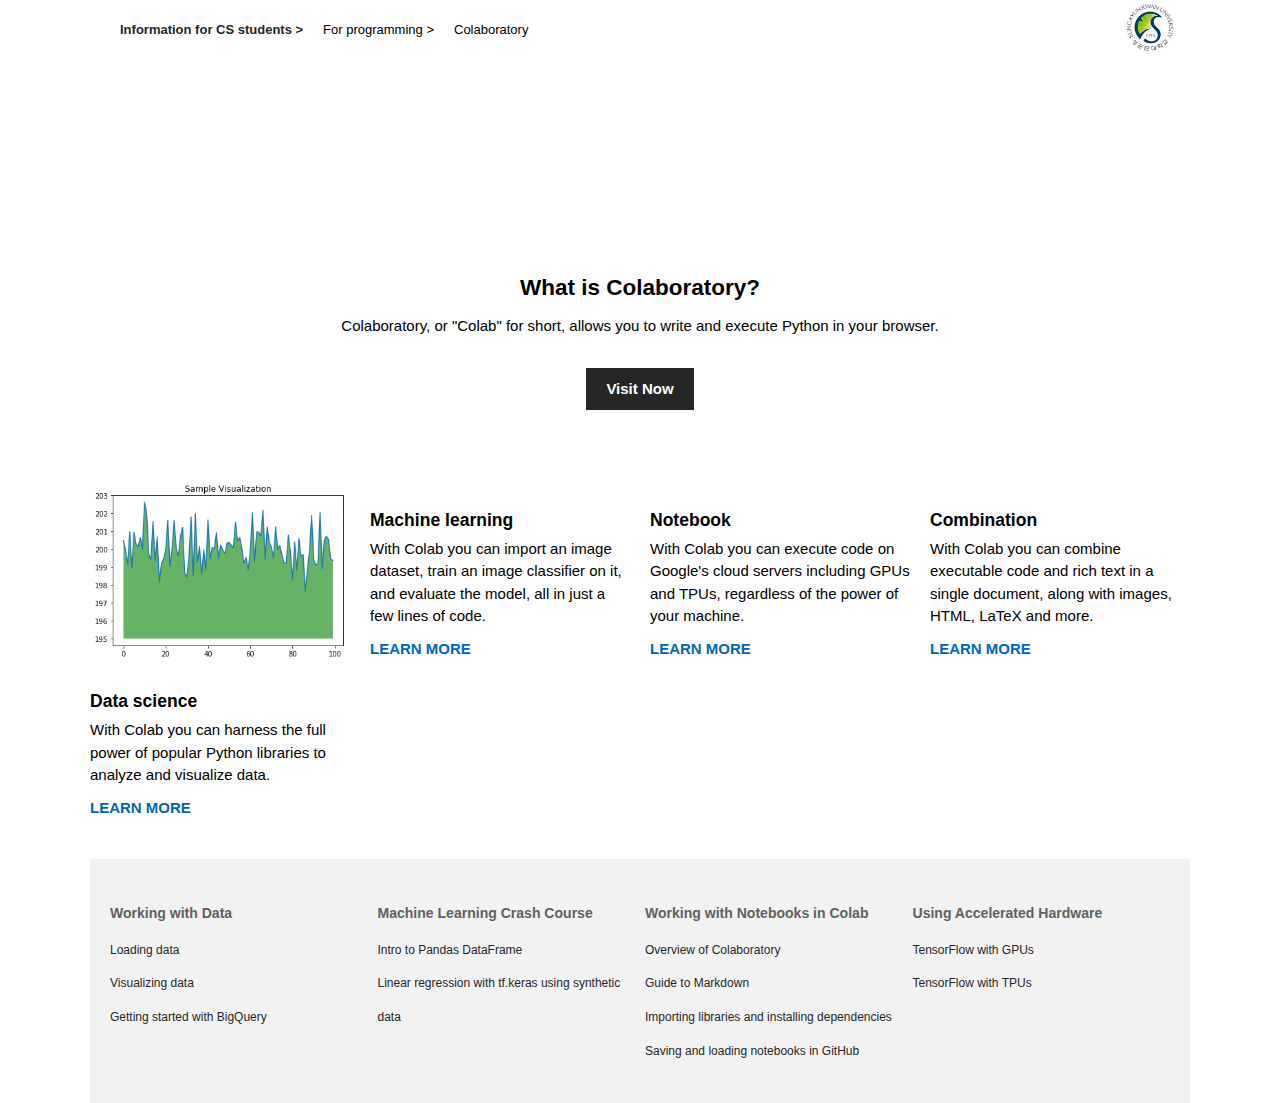
==== commit a6ace80a: "css files in one folder" ====
--- a/colab.html
+++ b/colab.html
@@ -1,8 +1,7 @@
 <!DOCTYPE html>
-<html>
 <head>
     <title>Colaboratory</title>
-    <link rel="stylesheet" href="colab_style.css" />
+    <link rel="stylesheet" href="css/colab_style.css" />
 </head>
 
 <body>
@@ -14,13 +13,13 @@
         <!-- Nav -->
         <nav class="main-nav">
           <ul class="main-menu">
-            <li><strong><a href="file:///C:/Users/kmixs99/OSSP-TEAM/index.html">Information for CS students ></a></strong></li>
+            <li><strong><a href="index.html">Information for CS students ></a></strong></li>
             <li>For programming ></li>
             <li>Colaboratory</li>
           </ul>
           <ul class="right-menu">
             <li>
-              <img src="image/SKKU.jfif" alt="SKKU" class="logo">
+              <img src="image/skku.png" alt="SKKU" class="logo">
             </li>
           </ul>
         </nav>
@@ -39,7 +38,7 @@
         <!-- Home cards -->
         <section class="home-cards">
           <div>
-            <img src="image/colab/data science.png">
+            <img src="[data-uri]%0AAAALEgAACxIB0t1+/AAAADl0RVh0U29mdHdhcmUAbWF0cGxvdGxpYiB2ZXJzaW9uIDMuMC4zLCBo%0AdHRwOi8vbWF0cGxvdGxpYi5vcmcvnQurowAAIABJREFUeJzsvXe4JOdd5/v9VejuEydogkbBki1L%0AloUlW7IALWYXgw2XLFgvcAnGpDULvg/2xXjx8rCENXgNlzXBrGG9zlg4YBks27JXsiyhHGYUZjQa%0ATdDkmZP7dK5c7/3jrbdSV3VX9+kzJ8z7eZ55pk+f6urqPlW/+r3fXyLGGCQSiUSyeVHW+gAkEolE%0AsrpIQy+RSCSbHGnoJRKJZJMjDb1EIpFscqShl0gkkk2ONPQSiUSyyZGGXrLhIKI/IqLPrNK+/56I%0A/utq7Dv2Hg8Q0a8Fj3+eiO5Zhff4PSL66Kj3K9mYSEMvKQwRfTcRPUpEdSKqEtEjRPTta31cRSGi%0AbxDRf8t4/nYimiUijTH2nxhj77tQx8QYu4Mx9gMr2QcRvZGIzqb2+37G2K+t7OgkmwVp6CWFIKJp%0AAF8F8CEA2wFcDuCPAVhreVwD8ikAv0BElHr+rQDuYIy5a3BMEsmqIw29pCjXAQBj7LOMMY8xZjDG%0A7mGM7QcAIrqGiL5FREtEtEhEdxDRVvFiIjpJRO8hov1E1CaijxHRbiL6OhE1ieibRLQt2PZqImJE%0A9HYiOk9EM0T0O3kHRkS3BSuNGhE9R0RvzNn0XwBcAuDfxl67DcCPAvh08PMniehPgsc7iOirwX6r%0ARPQQESnB7xgRvTK2n/jrtgWvWyCi5eDxFTnH/ktE9HDw+D8TUSv2zyGiTwa/+2UiOhR8V8eJ6NeD%0A5ycAfB3AZbHXXZaWt4jox4noYPBZHiCiV6f+Nr8T/G3qRPR5Iqrkfd+SjYc09JKiHAHgEdGniOiH%0AhFGOQQD+O4DLALwawJUA/ii1zVsAfD/4TePHwA3U7wHYCX4u/lZq++8FcC2AHwDwu0T05vRBEdHl%0AAL4G4E/AVxq/A+BOItqZ3pYxZgD4AoBfjD390wBeZIw9l/GZ3w3gbHB8u4NjLdIzRAHwCQBXAXgZ%0AAAPA3/Z7EWPszxljk4yxSfDvcAHA54Nfz4PfkKYB/DKAvySiWxhjbQA/BOC8eC1j7Hx8v0R0HYDP%0AAnhX8FnuBvAVIirFNvtpAD8I4OUAbgLwSwU+p2SDIA29pBCMsQaA7wY3dP8bwAIR3UVEu4PfH2OM%0A3csYsxhjCwA+COB7Urv5EGNsjjF2DsBDAJ5gjD3DGDMB/DOAm1Pb/zFjrM0YOwBuOH8249B+AcDd%0AjLG7GWM+Y+xeAHsB/HDOR/kUgP8Q81h/MXguCwfAHgBXMcYcxthDrEBzKMbYEmPsTsZYhzHWBPCn%0A6P4uciGiMfDVx18zxr4e7PNrjLGXGOdfAdyD2MqkDz8D4GvB38cB8BcAxgB8V2ybv2GMnWeMVQF8%0ABcDrih6vZP0jDb2kMIyxQ4yxX2KMXQHgNeDe+18BQCDDfI6IzhFRA8BnAOxI7WIu9tjI+Hkytf2Z%0A2ONTwfuluQrATwWSRI2IauA3pD05n+FhAIsAfoKIrgHwHQD+Mecj/38AjgG4J5BL3puzXQIiGiei%0A/0VEp4Lv4kEAW4lILfJ6AB8DcJgx9mexff4QET0eSEg18BtZ+vvN4zLw7w8AwBjzwb/by2PbzMYe%0Ad9D9t5BsYKShlwwFY+xFAJ8EN/gA8H5wb/9Gxtg0uKedDnoOypWxxy8DcD5jmzMA/oExtjX2b4Ix%0A9oEe+/00uCf/CwD+D2NsLmsjxliTMfZuxtgrAPw4gN8mojcFv+4AGI9tfmns8bsBvArAdwbfxb8L%0Anu/7fQQ3k+sA/GrsuTKAO8E98d2Msa3g8ovYX79VxnnwG6LYH4F/t+f6HY9kcyANvaQQRHQ9Eb1b%0ABBWJ6EpwKeXxYJMpAC0A9UA3f88I3va/Bt7xt4Hr0p/P2OYzAH6MiP4vIlKJqEI83TAz+BnwaQBv%0ABvAfkS/bgIh+lIheGRjGOgAPgB/8+lkAPxe85w8iKc1Mga9QakS0HcAfFvmwRPRD4HGKnwziCYIS%0AgDK4Zu8G28VTMucAXEJEW3J2/QUAP0JEbyIiHfxGZAF4tMhxSTY+0tBLitIE8J0AniCiNriBfx7c%0AaAA81fIWcIP4NQBfGsF7/iu4dHIfgL9gjHUVFjHGzgC4HTxQugDu4b8HPc5txthJcCM3AeCuHu9/%0ALYBvgt/AHgPwYcbY/cHv3gkeUK4B+HlwTV3wV+Aa+CL49/SN3h8z5GfAg6WHYhk0fx/o/L8FbrCX%0AAfxc/LiD1dVnARwP5KuExMUYOwy+evlQcEw/BuDHGGN2weOSbHBIDh6RrDeI6GoAJwDoMrddIlk5%0A0qOXSCSSTU5fQ09EVxLR/UT0QlBw8c7g+e1EdC8RHQ3+F8UutweFF88S0V4i+u7V/hASiUQiyaev%0AdENEewDsYYw9TURTAPYB+AnwgooqY+wDQabANsbY7xLRJIA2Y4wR0U0AvsAYu351P4ZEIpFI8ujr%0A0TPGZhhjTwePmwAOgeff3o4oY+FT4MYfjLFWrKhkAsUqCSUSiUSySmiDbBwEyW4G8AR4Pu9M8KtZ%0A8BJxsd1PgpfD7wLwIzn7ejuAtwPAxMTE66+/Xjr9EolEMgj79u1bZIx1tftIUzjrJpBk/hXAnzLG%0AvkREtaBwQ/x+mTG2LfWafwfgDxhjXT1K4tx6661s7969hY5DIpFIJBwi2scYu7XfdoWyboIiizvB%0AW7mK/Oi5QL8XOv58+nWMsQcBvIKIipZqSyQSiWTEFMm6IfDeG4cYYx+M/eouAG8LHr8NwJeD7UUl%0AIYjoFvCKvqVRHrREIpFIilNEo38D+GCGA0T0bPDc7wH4AIAvENGvgjdM+ungd28B8ItE5ICXgf9M%0AkY5/EolEIlkd+hr6oNtfXjOmN6WfCDru/VnGthKJRCJZA2RlrEQikWxypKGXSCSSTY409BKJRLLJ%0AkYZ+SBaaFu4+MNN/Q4lEIlljpKEfki/uO4vfvONpzNbNtT4UiUQi6Yk09EPSNB0AwIFz9TU+EolE%0AIumNNPRD0rE9AMDz0tBLJJJ1jjT0Q9Kx+eAj6dFLJJL1jjT0Q9IOPPr9Z5fX+EgkEomkN9LQD4kR%0AGPrFloP5hgzISiSS9Ys09EPStlwoCjf2Ur6RSCTrGWnoh6RlOdgyuQyASUMvkUjWNdLQD0nHdlHW%0ALUyOd6Shl0gk6xpp6IekbbtQVRdTE8syICuRSNY10tAPScf2oaoepidqWGg6mG/KgKxEIlmfSEM/%0AJKbtQVVdTE/WAMjCKcn6Zq5h4j/9w160LHetD0WyBkhDPwS268P1AU3xMD1RB8Bw4GxjrQ9LIsnl%0A8eNL+MbBORyelefpxUiRmbFXEtH9RPQCER0koncGz28nonuJ6Gjw/7bg+Z8nov1EdICIHiWi1672%0Ah7jQiKpYVXWhaR4mxzo4cK62xkclkeSz1LIBAG3LW+Mj2Ry0N9jKqIhH7wJ4N2PsBgC3AXgHEd0A%0A4L0A7mOMXQvgvuBnADgB4HsYYzcCeB+Aj4z+sNcWURWrqvx/GZCVXAgOnq/j0ZcWh3pttc0NvejR%0AJBmeA2fruOmP78Hppc5aH0ph+hp6xtgMY+zp4HETwCEAlwO4HcCngs0+BeAngm0eZYwJq/c4gCtG%0AfdBrjSE8eoX/Pz1Zx3zTCS8mScRy28acrBweCX9z31H8wZefH+q1S8G5aTgbyxNdj5yuduD5DOfr%0AxlofSmEG0uiJ6GoANwN4AsBuxpiYvDELYHfGS34VwNdz9vV2ItpLRHsXFhYGOYw1Ryx/NZVfNKUS%0AN2TLHWno07zvay/gNz6zb60PY1PQMNywPfagVNsWAOnRjwLD4d+h6Wyc77KwoSeiSQB3AngXYywR%0A0WGMMQAstf33ghv6383aH2PsI4yxWxljt+7cuXPgA19L2qFGnzT4G023uxAstWzMydTTkdAw7aEN%0AdejRS0O/YsSKftMZeiLSwY38HYyxLwVPzxHRnuD3ewDMx7a/CcBHAdzOGFsa7SGvPeJiEdKNMPQy%0Ada0b0/HC4LVkZTRNB6bjD/XaxRa/2UqPvhvH8wdy0sR3OOzfYi0oknVDAD4G4BBj7IOxX90F4G3B%0A47cB+HKw/csAfAnAWxljR0Z7uOuDdDBWDT16eRGlMRwXpr1xLoj1TMty4XgMrjf49ymDsfl86L6j%0A+MkPP1J4eyHdGBvIo9cKbPMGAG8FcICIng2e+z0AHwDwBSL6VQCnAPx08Ls/AHAJgA/zewRcxtit%0AIz3qNaZjRemVQNyjH04/3QxYrgeFCLqa9B1Mx4Ph+PB9BkWhNTq6zUErcCQ6jodptXh4zfV8NIzA%0AOMnVVRcnlzoDZdCIFf1GksH6GnrG2MMA8q7QN2Vs/2sAfm2Fx7WuEV6RltLoWxexR/8rn3gKr9w1%0AiT++/TWJ54WOaboexktF/ApJFrbrw3Z5GMywPUxX9MKvXe5EDoj06Ltpmg5M14fnM6gFnBEjdk5v%0AFGRl7BB0UumVqgzG4sRSC2eWu9PNTJfLDNLArIz4uTXodxlP++1sILnhQlE3+I2waCwp1Og30Dkt%0ADf0QtG0PCvlQFO5hqYoHgF3Uhr5puplLWTsw9BtpmbseaSUM/WDn2VKQWglEsqMkomEOFr8Q57Jw%0AYjYC0tAPgWF70LToj0wE6Kp/0WbdMMbQtrzMYhyRmdCW2vCKaJor9+h1bfj0zM1MI/Doi16/YTB2%0AA32X0tAPQdtyQ31eoGnumnj0z5+r41svzl3w941juT581p2FwBgLPfqVGpizyx28/n334vhCa0X7%0A2ai0RiDdVModecPNoGkGQe6CMbbOZs2jlyTp2F6ozws01V2T9MoPP3AMf3jXwZ7bPPbSEn78bx9e%0AtRNTeJvp/bs+gx+U0a3U+zmx2MZS28ax+YvV0EcB1UEzZ0RDs7GyIWsaUrieD2PAVaeQvzZSeqU0%0A9EPQsV0oSjKVUlGcnks/y/Xwu1/cP/K+L8ttB60+ZfFPn17G/rP1Ves5I1YyaUMf/3mlHr24UVys%0A8thKpZuS7kLTHGnoU8S/16Ir8o4jPfqLgrbtQkl59Kra29AfnWvh83vPDN19MI/ljtX3wl8Olu7x%0ANLtR0so19FEcY6UGRnhP69XQO56Pzz15Gp7P+m88BCuVbkq6DVXxNpSufCFIGPqC382mrIyVdNOy%0A3DB3XqCqLlpmflMzcUKNOtd+uWPDcllPAyMM/Go1XRNGyEplIVju6Dx68fr4hbmeeOTYIt77pQN4%0A/PjqdPxoxT73oMZ6qW1B10yoqhfKFBJOI7YaLpqRJJyOjbQ6koZ+CDqWG7Y/EGiq29PbFF0HWyM2%0AVEVygGuBga+tlqEPPpPlMPD+dpykR7+5pZuFJk9hPJdRSzAK+Ofm3+2g3+Viy4SuWVAVF3Yfp+Bi%0AI27oi55boqWHlG42OR3bzQ7G9rgAxUk0yjYJpuPBdKJqyTyqgYGvtldHuhFBLAbAjvVhiV8IKy29%0AD6WbderRi8yW1epR3jRdlDQPquKHGnFRlto2SroVOicbKYi42jSMwSQxxljowAz6d1hLpKEfgo7t%0AdXn0ap+sG2HoR5mZI/J/gd76ouhFvloefVxOiTcwi0s5K5du1neHUNEGeKa2OgHvpulC01xoqj+Q%0AdOP7DPWOG2r0wMaSHFabeH//Ilk3luuH/dg3UrxDGvoBYYzBcPwujV5TeWdBJ6ezoDCGo9SYa3FD%0A38MACgO/Whp9/L3j/T+sEWbdrHeNXqQwrpZH37IcaKrb16FIUzcc+AzQdTts1bGRDNRq0wjOJ6Ji%0ArYrj53E6JrWekYZ+QGzPh+dH/W0E/YaPRB79CA19LIsmbznu+ywsCFleJekm7mXH5RozEYxd2ec2%0Aw6yb9dkhVLQZOLvcXpX9t0wXihJkzgwgGYiVRkmzQo9ettOOEKvisZJdqGBKnMeaZkuNfjMjTgZx%0A0QiE4c/zOIW23ByhoYpLMXk3kIbphEVLq511AyQDsNYIg7Hi9Y0hR+mtNostbuhn61YiID0qmqYD%0ATXWgKM5A36WIHZTiHn3sRiHqO87Viq9E/vwbL+LOfWcLb7+eaZoudNWDpjmFpBth3Eua3ZV8sJ6R%0Ahn5ARPe/XI8+52QJs25G6dEb/dvPxnPnq7HmVr1YbFl4/Z/ci8deKpYqGA+QZnn0mprd8GwQxOfr%0AVxy2ViwFE5wMx08E+EZFI5BuFMUd0NDzv3lJt8K2HfHXH5vn9R33HpwtvM9/2ncGXzsw03/DDUDD%0AdKBr/HststIR311Jt8GwceQbaegHROTapnvd9GtVLAz8sMOdsyji0QsvvqSbYfZNPx4+uoillo1j%0ABfvKxG9ucQlJePe61r+oqx/mOi+YqrYdVMp8eMVq6PQt04Wq8bTe9gCrwqW4Rx9kisX/FiI991S1%0A+OCNWsfBXGN1YhEXmqbpQNOcoOCx//cqvjtd5zdQa4PUJUhDPyDhGMGu9EphiLINWlQwNUpD31+j%0AFzeDibFWYvteCE++aAEJ/2x8CZvw6J3I+1np526vQtbSqOjYLiyXYXqiDgCYWQVD37Y8HoxV3IHi%0AHdVWXLrp7rooNOpTi8ViC6bjwfEYFjbJwPeG4UJR7SDI3f97NWLSTfzn9U6RmbFXEtH9RPQCER0k%0AoncGz28nonuJ6Gjw/7bg+euJ6DEisojod1b7A1xowqEjGQVTQL5nLTz5URqqmuGEN5i8/YoA7PhY%0AG7bLCkkoD7+0wPdZ0AtvWTx9D0hp9MGyVtftFQdjxarBcvMzm9YKkXEzPVkDAJwfcYql54tMLweq%0A6g20Olpq29A1D4rix9Ir44aef68nloqt3oSzsNR24G+Cwqu6aUNXbWiKV8gZMUKPfpMZegAugHcz%0Axm4AcBuAdxDRDQDeC+A+xti1AO4LfgaAKoDfAvAXq3C8a04YjM1ogQDkSwvC0Hcsf2QBnHrHQaVs%0AAWC5hlRINxOVVuLnPM4ud3Bu2QyOtahHzwtygGTbA+HR8z7oKzP08devtwEvQh6ZGm9CITZyj16c%0AU5rmBlk3gwVjxU1YnKPx71JIN2eXzUIVs2J7z0/GiDYqDcMO01aL3ECFoRce/UbJvOlr6BljM4yx%0Ap4PHTQCHAFwO4HYAnwo2+xSAnwi2mWeMPQVg458FGQjPMp1109ejt6Lq0VENf6h1bGiqCV3zc/dZ%0A6zggMIyPcQ02PlYuiygAywb06LmhN1MavaLwmoOV9lgxHQ9EfB/rLZc+DHiWTIyVrZF79KGhVx2o%0AqgvDLv5dij43QHTOGhkaveMxzBbobhqPC4m2DxsZXojGA92dAt9rJyZHApvLow8hoqsB3AzgCQC7%0AGWMi9D4LYPeA+3o7Ee0lor0LCwuDvHRg/uqbR7D/bG0k+4oGgw+WR881VrvnNoOy3LGhazY01evp%0A0Zd0F7omqmN7338fO76Esu5gomIW9sJblodyYOiNREGJB03xB5YbsjDs6D3WW0B2MaaDl0ptnB8g%0AVbEIIqtJU/nAG8djcGPy1dG5Jt731RfwP+8/hi/sPYNDM43wd0stK/zbKwqDQn5ibmw95pUX0enj%0AXvxGN/SM8RoTHoztXfAoEK08dH1jefRa0Q2JaBLAnQDexRhrEEXT0hljjIgG0iMYYx8B8BEAuPXW%0AW1dN7HM8H3/1zaNoWy5uumJr4ncf+tZRXLZlDG95/RWF9ycMVlq6URQfCvmZwVjL5Rfn5LiJVqeE%0ApuVi1xCfJc1yx4JecqD2SA2rdRxugPT+HSwZY3jk2AK2Ti/AMKcKxRMYY+hYHi7ZFnj0brzXjR9o%0Aw1EzLVWhvF31xHB8TIybMO2xwob+4Pk6Lp2u4JLJ8lDvWZQoV91CuWTgXK14BksRhOwngrEA9yyn%0AVe6nfWHvGXzs4RPh9goBd7/z3+L6S6ex1LZQGov+5ukWCnXDgap48HwVp6odfFefY4nfGBZaGzsg%0A27E9XjWsuiAl6F9jedgynu//itXUppNuAICIdHAjfwdj7EvB03NEtCf4/R4A86tziCtDZBVkLfc/%0A++QpfOaJUwPtT+jWaekGAHQtu4xaeGTlEr8wRuXR1w0XumYH+mK+R6+qFnStfxuEU0sdzDVsbN+y%0ACFUtNqTCdPgYwVKpW7qxHN6Ea6XNtJygGjn06AtIN4wx/OxHHseHH3hpqPcchKWWxT+n4qFSNjDX%0AsEYaqGzGNfqMzJnljoPxioU33/ZVvOHmb0FVXXzw3iNgjGG57YSpgACC9Mzo+2uYDibHW1AUHyeX%0A+nv09c7m8eiFTRDSDdC/303HcYNzWrSTWF+JAXkUybohAB8DcIgx9sHYr+4C8Lbg8dsAfHn0h7dy%0A6j0MfdN0cXi2MVBwtG3zDAZF6X6NlpOiJTzQSokv6UfRgdF2fXRsH7reu1qSa7R2ZOh7tEF4LOil%0Avn3LIi8gKWDoI/3YhaL4XVk3iuKtuJmW+GziRtkscKNcbNlomC5m66vvdS61bZRLDoiAStmA47Ew%0AQDsKIunGycyc4bEaC6rqY3K8hZftOYZ7Ds7hsZeW4PqRngxwQx+XbmodG5pmYbxi4PRS/5VI3eAx%0AH1XxN7yhb4QrJSdcKfVzwgzbg6pGGUybyaN/A4C3Avg+Ino2+PfDAD4A4PuJ6CiANwc/g4guJaKz%0AAH4bwO8T0Vkiml6l4++LMPTp0nnGGNqWh47t4+wAPcQN24WuZt/F86ZMiZtMpcyNzig0ZvG5dM2G%0A0iM1bLljQ9dtKAqDrnk9PfrHXlpEpWRjYqwV3LT6x9Pjhl5T/K48ekXxQm+p6PDlNEZo6It79KeD%0AAqClgtXAK6HatsOA51hwMxpl5k38O87KnFkOjLXg6suOo6Q74SzhhKFXnMRqoGbY0FQHY+UmTiz2%0AT7GsGTzmUylbG97QC0lMT3j0vc9Rw/agKd6KV6kXmr4aPWPsYQB5wuqbMrafBVBc9F5l8gx9O9Dn%0AAODwbBNXbh8vtL92RotigaI4mR5BM5RuAo9+JIaeX7ziJM3zROodB3smo2BhXqtirs8vYuv0PIhQ%0AuICkncgI8btaIBBFcsOwAVlh1IRHXyTf+Uxg6C9EYc9C0wwNfVgdWzNx04iugngwNitzhgflo+9E%0A01xcfdlRHDl1AwDe0EygpAqu6oaDiUkHimLh1GIHjDHE429pah2Hn3Payg39YsvC3Qdm8Nbbrur5%0AnquFqCHQNBe+z9+/X0pxx+HXv7IJPfoNjWhD2jCSBi7ey/3wXLPw/rKGjghU1c1sWhZKNyP06EX2%0ATC+N3nQ8WC4LMwQ0zUI1J+vmxGIbS20H27fwmbaqUixTRtzEVNWFoniZHr34vgbpuhjHSKS0sUIe%0A/ZnQo1+dRm5xltpW6DWLv/EoPXohValq9k1TZF/FuXLPCVRK0Q1ewAP3QaovY2gaLnTNwXilDcPx%0AwwyiPOoGN/Il3cRcc2Wf8SvPnccffPkgThWQjFaDuHQTVbb3PrdM24OiuIWkm/VU2LfpDX2eRh//%0A+cXZQQy9B0XNNpZ8nGCWoefPVUrZhv6Bw/NYag3mHSUMfY5RFjKN8PZ01cptbCZ6nUyO8+W7WjCv%0AOF3ME9foDYfr8yv16IX3qip8ylIRjV5IN/WOu6qj80TAU9QR8L+HP9IUy5bpQtc8vtIK+9VExrph%0AuOHNXKCpHl5+xYsg8sNVBhBo9La48XpwfR6MHK/wQOypPgHZ5Y4NTbVRLpkr9uhFttKZ5bUy9EGq%0AZJBeCfQ/Rzu2B0VxQMRAxJA3IPxMtYNv/9N78dGHjo/2oIdk0xt64bmnjavQ51TFxaGZ/Bz7pukk%0AvLO25UKhbEOjqW6mtymeK+kWFEp6pB3bxa988il87qkzBT8RR+Qz67qTa5RF4FV4e7puYznH0M8F%0AQUsRMBb52v28knZMPyZyEz3ouUfvZzbTGoQopdWDpnkDafQMq9eeWRxbfNVEBIyVTZyPBYGPzTcT%0Aee+D0rIc6Gqy9Yb4Ttq2B89HQroRXHnpSbzx2+9BuRT36CNDL6QLXXMwPiYMfW+jW+tY0DV+Y6sb%0AHuwVdG8Uf5cz1bVpkNZMePTFsm7atgNF4TddTfFzNfr3fe0F1Dou/uwbL+LYfLH2EqvJpjf0wqM3%0AnaTREsu2rVPLOLHYSZTux3nfV1/AW/7u0fDntuV2FUsJ1Jy5sVF6nANNS6a3LbVs+CwpJRWhFnrr%0AdmYRTXwbsXTXNTvRtjiOqIoUOnhR49xMZN0k2xFbXR79yqQbVXGhKtkB7zQnl1rhZ1jqI0esBOGV%0AlmMpjPGiqX89soA3f/BBfOmZc0O/R8viYwSBqDBP/F2W29HfNg1RUrYB+DkqqpTjAf2xcgcE1tej%0ArwerBxEYX0mwWzgiZ9fKozdcKOQnnJFCWTeKcDyyDf0jxxZxz8E5vGzPSyBy8N47n1vzvkCb3tDH%0ADWhcrhGPt04vwfOBl+azT/CHji7gfM3EfBDUa9tR5kMaLShPT6drNs3ghCIfuuompAehIRdJZYwj%0A0tzSRTRxljtJj76kO+jYfqYXNtcwUSk5YdpoVnZHFu2YfqwofkKHN92kRr9i6Ub1oKpO3xYItutj%0AvmGHTcYGlcUGQQwciUsnlbKB87UO2paL9975HADgmdPLQ79HM5guBXS3MRDGupTh0WehKl7XazXN%0AhaIwjFesnu2KfZ+hZXrQVAdlnV8PK5FvQo9+gKw3geP5uO3938SXnx3+BtowHZT0QBLr0xxQ0Ild%0A/2oqJgUArufjD+96HuMVA9ddfQjXvfwA9p6q4Y4B63VGzaY39PWEoY8eixvAtukqAODwXANpZuoG%0AZur8RH7hPP89D8Zmnwyq6sJn3SlXCY01lc0ijNCgqYeitUH8JE3vY7mT9PbE/zWj2/ubrZsolaIL%0ALmtIRRYt0w3yqr2uE98SlbEZRT6DEEo3ileob/i5mgEGvloDVjcgG6+KFVRKBhaaNv7sGy9ipm6i%0AUu6sqAVH0+T90gF0acm11M28H6rKpSbPZ5FHH7TmKPdJsWyaLhi4XCgK5FZi6MVq4HR18PGLyx0b%0Asw0Lz5xeyffqQgu+VyL0bCUi6DiRR59OPgCAO544jWPzbVx39QGoio/Ldp7Bjq3zeP/XDw00xWvU%0AbGhDbzoeHj++1HO8XD3HoxeAI2v+AAAgAElEQVSBmC1Ty1DIzwzI7j0ZeWEHQ0Pv9fToge54QHzp%0ArSh2QmMWssKgHr1IcwNiQ09S+4ikm8DrC7zOrH43M3UDZT0etCuW+96yopuYkuqsaLlsJMHYqDU0%0Al836DW8R+vwWYehX0aOPD/YQVMoGfAZ8+rFTuPLSk7h0xzkcnm0OrWc3zEhD5gFZH51g5RTezPWi%0AHn0UiI2km6CVdaXdU7qpxVJ6yyMw9CJedGYIQy8ctZUEvRuGA1WNt4fwcudJCEwnclwUxU0EY9uW%0Ai/9xz4u4ZMsCdm3nE7uIgBuueQ6m4+FzT54e+lhXyoY29AfO1fF/f+RxPN5j5F2tE03Wid8Q+HLY%0Ah6Z6mBxv4/BMlqGvQlM9jFdMvDDDK2gN2++aLiWIGpslf980I3klnYK5GJzsgxrBWscJi2Q0cfHa%0A3dKNpvKAKBB5fVkdLGcbZqjPA5FE0O8GxG9ikcdtBYbe9xkcj0FRPCjEKykHvZkJTCfav6Y6fefu%0ACkM/PVkDYbRVqmmWWhkefZkbn7GyieuuegHTE3W4PnBkgDTeOK1gXqwg3q+mZgzu0QP85tkIpZvI%0A0NcNL+EcxYmvHkRMYlhDzxhDzXBB8FFtDz5qUhzjSvoKNbq+194ePWMMph3p+emY1MmlNhqmhysu%0APYl4WcBYxcBY2ZIe/bDcePkWaAqwr4f+WTdsjFX4yZD06B2UAgM1MV7Hodl612ufOlnF9GQVkxNV%0APH+uBsvlfV3yPPq8cYItK/IcNNVJeKTCUAyaW7/csaBpos+40Bfd1DZRMzMgJt2kslAs10Ot4yYN%0A/QAavaqIlYUXBvrE0BFxk0k30xqEjs1vForCguKw3vs5U+1AVXxUSibKJbdvbvhKqLajPjeC6YkG%0AyiUTN1zzDDTNw/QkP7cOnOs+x4rQsrxEAkC8G2g9lULbj6hHS4ZHH2Te5LVCiG+vKD5KuouFIVdL%0AhuPBdhkmJ/jNb9CAbGTohzeedcMOb3KAKHjMP7cs1wcDYh69F66sgKgPUDoAzp/rXJB2HHlsaENf%0A0VVctUPB3pPV3G3qpouxcrehj+tzk+MNzDXsRMOmluXixdkmtk1XMT3RwOklI/Re8jT6POkm7jmk%0Aq1iFrDDIHFCAG2s9NPTZwU4u70QnnTgB05k38w1+DKLYJ/5Z+hnVpumG+rGi+KGBj3vh/BiHb1Xc%0Asb1wFaVpLjqW3zOL4Uy1g/GKASI+r7boUPQ8XM/PlYuWWjbKJTvhwZVLFt747fdgxzbefnu80kZJ%0Ac/H8EIbe9xk6th9KfwAS4wTTq7Z+xHvl1A0nlN34cfLrJK+5WXr1UNaHr44V5+D0BNfY89qQ1A0H%0A//7Dj+BEqoWyMPS1zvCD55spj15VsyvbBYadOqcVD2aiFUX+6qqyCl1NB2FDG3oAeMVuYP/ZemZ6%0ApO8ztE0vXEo3E9JN5GVPjXP9PV4h+8zpZfgM2DpdxdREHQzA08HKoVd6JdDtWTeNSGPlRVXRsQpv%0Ac9COlvwiFTePbJml2ragqdGFmCfdRKmV0cVWNCWSr1ZETQL30hhjMY8+So0c9oI0Hd5ICuDfH0N3%0AhlGcU0ttlMs8qKjrRpgZMwiO5+Nr+2fw259/Frf8yT247f3fxNEM6YWP6uu9fyJgcqI2VEBW/E3j%0A5xxvYxAFY0sF9Xkg6RQ0DCeRrTNeaUFXPdz/YnYj2vQKQNc7YTbaoIi0ULHaySuaOjbfwtOna3j6%0AVHLVHnfKhh3GzoeOJG+gvQL9nZTzwj36ZIUykO3Rl8sm5hrmyKbLDcqGN/TX7CY4HguDpXFElsBY%0AaOiTPT5Cj34iMPSz0T6eOrkMAsPWyWo49PmpYOWQ1+umSDBWTAgSHuli0NN7EG/X9Xy0LD/y6HPS%0AF6ttK5H2x7vu+V3SzWxYLBXX6It69NFNTBh1y/VjHr0w+MXaHmfRsb1YjCMogMtJsWSM4VS1HVZ6%0AlnR7qH43f/3No3jHPz6Nrz5/EhOTJ+HBxK//w96uv+1iy4Su99//9EQNL842By6Lb1nJzw2I71Kk%0ASHa3P+iFFkvP5O0MkufHnl2n8JX95zM99bRMVNItzBeYSpWFMIqT4w2oih+2rEgjPn+66K1uRH+H%0AmSEmejmeD9NhCclLVb2ecaR4mi+QjEkBydqWNJWSAdNhYZHahWbDG/pX7Obrzn0nu3V6EXwt6RY0%0A1Uvk1Ddi+lylZKKkuYnMm6dOLGF6sglN81AumSjrTpiFk9frJk/uaFleeKFqWtIjFd7mIIY+XroN%0AxNMrU1k3htN10pVLTpd0M5cqlop/lv4efTKvGOAeuKiQVULvJ7uYrAidoL9I/LjyPK+64aBt+aFc%0AV9Lz+/v04uFjC9g6tYzv+fZv4KbrnsGN1z2FE4tt/OcvPpfwyhZbVjiEohfTk3U4HsPRucGqJOMN%0AzQS8pzz/TNU2nzdQlPhKrW46Xa992aUn4HgMn83IEKmlZKJyyRo6/lGNZSuNV4xc6UaswrsNfcyj%0AH0KnD3vRJ4KxvRv5xVtxAMmYFD9GB7rqZbYwF6rCTGNtArIb3tBvHSdMVAzsO9Wt08eXmrrmdQVj%0A4zm005NV3PXcObxwvgHH8/HsmRq2TC2Gv5+cqIXSTj+PPn6yiOlScelGbMMYC4wuC3Obi5DOj4/S%0AK6Pj8nyGpuF1GXpds8Jls2C2bkJV/IR3E46d62Oc45XCwqgbjgcruADiGv2gcQiB4biRoQ9WRnlF%0AU6KcXujNJd1Gy0yW6t//4jweObaY+36O5+OFmQa2TFWhBIPTtm9ZwrVXHcLdB2bDaU7i7xfPuMlD%0AaNGD6vTxoSOCpEZvDeTRx9Mrax0rEYwEgInxNnZsm8enHzvRlQ7K5cLoOMq6BcPJHrbTj0QGT6mV%0Am0svbnRp56RuOEHTNjZUQDadcQTkV7YLojTfyImx3Liht3NltErYvnptArIb3tADwPTUIp46Ve3S%0Av6LKP7srLa9leomL54ZrnoPLOviFjz2Guw/MwHD8sJgKANfpg933y7qJL++Fd6+FenpkqBqGC8+P%0AToKi0kZ4kQQnlUI+iFhCA28YDhiySuAtVNPSTYMPtU53itXU3oaesSBQGHr0IhAbSTfC+4sbp0Hp%0AxMrO8+QxgUitHKtEHj2QjEv80Veex7s+/0xu/5kjc03YLsOWyaSmfvXlx7Br+wzef/chPHB4Hm2b%0AxySyNNk042Nt6Ko3cOZNnkcfavSxWE0R4jUNdcOBntGg72V7jmOx5eDrz88knk+vEEulZHXs337r%0AKP78Gy8WOo54/v9YpRP+3dKIG3pabuRVrRbGyvaKPHpdTRp6w/ZydXQjnWAQxKSEDMtTnrPPhXLg%0A0a9V5s2mMPRbp5ax1HK6miNFHr0LVbXDP67r+TAcP7FsG6sYeP0ND6NtG3jX554N9ps09AItR7oR%0A1XVxDyc+75P/z39uW26YQz8W6MlF5ZuoF33USEtP6YvpzpWCkm53ZaHMNkzoeveFlv4saQyH9/RP%0Ae/RcukkGY7VU1o1he7m6bJqOFXUX1Ppo9KGhLwuNnn9WIZGZjoczVV65+q2coOP+s/xvPZ0y9ETA%0Ajdc+g8mJBn7jM/vw4JGFxHv0QqwKD5wbLCAbDR2JGaSgMC2vc2Uv4oa+EbQoTrNj6zwmx9r4xCMn%0AEs/XjaRMFObStyycXGzjL795BJ989EShlely20ZJc6EQw1i5g6bpZRY+htJNO+3R82MplzpDGfqw%0ARXHM2dNU7njZOQ5At0YfODaBTJlOfohT1i0QmPToV8LWwPPedzop3zRiHr2qOqGBbKY0bsHEeBu3%0A3PAINM3FRMVIpBtOxwx9nnQDdBvcZsoji3v9IodeeJ9Fl8DRsjfujfiJKtYw1UtPSzfdw0dmap1E%0Axk20T7fnzScKFHZr9FZXemVyX3/3wDH86IceKpSFkOXRx/sFxT3z09UOKiUnLOIS3rbw6F9aaIUD%0AZ+54IrtScf/ZGkq6GwZ042iai5uvfwykdvDOzz0TvEcxjXx6soZDM42BOlmGHn1cugkC+i2LG6ai%0AfW6ASLqpdWxYLuuSbgB+U7piz0t49kwdz56JbkzL7eSAk3h17F/eewSeD3Rsv1Bh2HIsW0ic/2cz%0AuliKv3O1nTSQtWDYSqXUwZnlwStrQwdMS95AgfwEBMOJJBsAUIJzUVTHppMf4igKQ6XsYHaEcwoG%0AocjM2CuJ6H4ieoGIDhLRO4PntxPRvUR0NPh/W/A8EdHfENExItpPRLes9oeYGm9AVz3sS6dgxTR6%0ATXXCu3gz4+IRTE82cNtND+B1r3488fzEWCu8g+dJN+J3cf04PgYu/n/TdMMceqEnF/Xos/qbcH3R%0AjW2TnQGgazYahhd6XYwxzDftRMaNoN/c2FYqoBUfr2amCqbSvepfnG2ibhQL0BpO1HYivFEG7103%0AHNzyJ/filz/xJGbrJk5X26iUo4CnMMKir4poGbvrkvN48MhCZqHOs2eWMTWx3CVlCSplCze/+lGQ%0AErV/LsL0RB2Wy3BsoXhANj4cQ6AqPO4jHIVBNHoee2GhhJAn+1y+8wxUxcfX9p8Pn6ulMnxKQbbR%0AQ0cXcNdz53HpDt5gLH0dZlFt29DE+MUgcJ71t2iGGn3yMwrJqlLm/agGTVsMWzSngrFAvsMlrs+0%0AVCluAFnJD3HKpc669uhdAO9mjN0A4DYA7yCiGwC8F8B9jLFrAdwX/AwAPwTg2uDf2wH83ciPOgUR%0AMD1VxVMnkh593XCC8nuux4uTRlw8WfokAIyPdTA5nvRKiCL5Jq9gCuguukgbw/jJtBh4meJEL+zR%0AGzyAm/DoU7NAhUefzggp6TYYotVOrePA8RjK5SxD37uAJIw/pNMrHT+zYCreSlk0z0oHhrMwHC8m%0AASU1+oPn6mgYLu4/PI83ffB+PHemhko58vBCQx8YxSNzTSjE8KqrXgDA8PnUHADT8XBkroXpyd7G%0AanK8hZuvfxw7t890nSt5CCnowNniOn3aUeCP+Xch8scH0ejF60XtRN5rNc3D1EQ9kfuflnpKug0i%0Ahs89dQa65uKGa/ajUrKLGfpYZbfw6LO6WIrrp5ZKS2waLrTA0A8zjL2R5dH3GT4iri9FSZ7bpuPl%0AJj/EKZU6OL9GRVN9DT1jbIYx9nTwuAngEIDLAdwO4FPBZp8C8BPB49sBfJpxHgewlYj2jPzIU2yd%0AWsKRuVaiKEpkCXAN2wlPmqw/chGmJmpQlez0KYGS6pfeSmVNiP+5dBNo9OXBPPp6xw7bq0bvm+PR%0A62lDz99TGAlxwVcypJt+6WYiuB3WCChRVWy6BUK8lTJjLNTS+w0FSfcXUhTeN0d8ry/M8NqH77zx%0AYZTLC2hZXkJy0VTeInoxNPQtTIy1MT7WwY5t8/jsk6cSue0vzDTg+egKxGaxdXoZt7z6qdzeR2km%0AxlpQFH8gj75lutDU5N9afJcif3wQjR7gN13h0ecFDwF+vh84V4fvs2gsZeyaIQIqJQeMAVddfgS6%0A5vDEiJP5vacE1XaUlqprPC0xK2YjrmfbjZINnCDGxvvo8/N2UJ2+kRnk7h3oD4OxatLQG7aHppmd%0A/BCnUjLD6+1CM5BGT0RXA7gZwBMAdjPGRFh+FsDu4PHlAOJu0tngufS+3k5Ee4lo78LCwoCH3c3W%0A6WUwING2tGFGHoimObBcBtv1M3Noi/CKK47g5lc/0XMbPmUqVoGb8sjSGn1Zd8MbTtGmX7VURaPY%0Ab/wEXWhZQdO25D5FJtFDR3l6YXrgSHqfvY5JePRqyqM33SyNProo5psWLJffLNNVumeqHfz+vxwI%0Aja/jMd5fKLaK0mOrsxdmGhgr2dg6vYxbX/MIbnn147j68mh8GxGvHRAB6MOzdYyP8ZvDFbtPYrHl%0A4L5DUVB2f6BJFzH0g0IETFQMnFwsrimL7qBxxHcpjNsg0o14fT/pBuDfQcf2cWKpnRhSEqekG6iU%0AbLxsDw/cbptaxtlls2/FbL3jJqdyVTqZufTxAK1wCuKSbDSMfTBD3zST7R+AeGvufOlGUfww5Tae%0AfLCcETdLUykZaFv57TRWk8KGnogmAdwJ4F2MsUQZKuMC2UAiGWPsI4yxWxljt+7cuXOQl2Yi8pTj%0AgaB45V+kjTuxIO1g6X6VsoVLtubnXwPdBreZ0ljFAJKW5QZDpa2oOKlgT/r5phV2rgzfV3ETeepn%0Alw2Ml80unblSNjE92cB9h+YAxEcIZhn63t38RNFSpFmKEz+eXpksMmlbbmJcXbpl8jcPzeEzj5/G%0A8QVuDKNMh2R2RDsm3UyMc6mACNi5fT4j08jCUsuG6Xg4u2yGUsuO7fMYK1v4+MPHQ413/7k6KiU7%0A88Y3CirlJo4P4NE3Myaaie/ifAFjnYWqRMNv8uRLIJKanj9Xj6UqJ7d/1cv347XXPx4aSZGplm5Z%0AEMd0eKFRXFYsl9o4Xe3+XhqmA4X4vtOGXkg3AHBuwOrYrIyjqIVJnnTjQov1FBI3XNPxY+miPTz6%0AQB6dWwOvvpChJyId3MjfwRj7UvD0nJBkgv+FW3QOwJWxl18RPLeqlHQHZd3F8Zi3VOtYUddILQrE%0ADuvRF0FTXbRixrFlukHnRX6C8EZbvMhkqcUDUoOM2nM9H88FwcLk+ybTF88ud1AuZXuOO7bOYN+p%0AZdQ6dm+PXumXdZOt0Rs2l24IfIAykEzrizfNSnv0QksXF4PoDqjEPHo+fMSF7fp4aaGFqYnu9hdx%0ANM3EQssMM26EoVeI4erLD+PJk8v4p71nAYhAbDU3ELtSxsfaOF3tFB4t1zJdKGryOxI31Jn6cB69%0AosQCkD1uEhPjLWiKj/1n6121G4Jt08vYOhWtfqYn61AVv6dOX8vICBurdHBm2egKqrYsN9TwxeuS%0AhZC8WndQj365Y3fJVlrMGcmCJwVE52G8QLBX+wOBkEfXIiBbJOuGAHwMwCHG2Adjv7oLwNuCx28D%0A8OXY878YZN/cBqAek3hWlbFKM9HlTqRgAQiHKzdNNzOHdlRoqpvwzOODOeLbtEwXCy0TJd3KrGzN%0A49BMEx3bx7bppA6aTl88U22Hy9o0O7fPw2d8nml6hGDys3iZoxHDz5ZOHY1JN6IRmfjc8Yyc00sd%0AEDEQWFeqp8iOCQ19KneZP7bRNB0cnW/C9ZM1Dllwj94K2w/Eg6dXXnoS27cs4b999SCOzbdwYqHT%0AlT8/SsYrbVguw1zB/juLLRN6Kjc7Lt3kldz3QknIYPmGXiGGySAgm55Glb9vH9OTtbAvVBbVjDm3%0AY5UODNvvWuG1zMjQZ0k34TD2AQ39TL2TGLQD9G/kF0/zBZLBWJHn3+v7FAkP69LQA3gDgLcC+D4i%0Aejb498MAPgDg+4noKIA3Bz8DwN0AjgM4BuB/A/jN0R92NuOVFo4vRBdxM6XR8+f4zFFd9UKtbZSo%0AqgvLjbJLeDAtvfR2wmBsSbfCytYiHv0TJ7iBj1ftAkjMAjUdD9W2i7FK9sm/ZXIZZd3Btw7NY7Zu%0AZubQi8/iMyTKvOO0LD63NupnE6+M9cPgLBB5S8Kjn6iYKOluV5Wu8Ojng2pL8Zm02AWmqfxmLcY7%0A9vPoeZEYvzEoxDBeiSQCPgHoWRiOg1/+xJNgALZMraKhD3q+n1wsln1xvmaE8oQgHowtOlkq8fow%0A1bf/TWJ6chnPn69HQ8gLvN+WqSqeP1fvGrMnSA+tB6LGg/FOlI7nw3JZmKwgdPBG6qZTKrUH7mc/%0AUze7VrFaH4fLdJLT5dSYR9+rc6VAyKNrUR1bJOvmYcYYMcZuYoy9Lvh3N2NsiTH2JsbYtYyxNzPG%0AqsH2jDH2DsbYNYyxGxlje1f/Y3DGx9qYa9hhGXPDdGMafXCSmHwU3Wp48/x9kicL11iTF4eiOqgZ%0ADuqGh5JuRZWtBTT6J09UMTHWSRRzAfzidX0+GFt4N2M5Hj0RcMm2Gdx/eA5nlzsoZVTFin0C+UvZ%0AtuUlVitizJ3lBB59hp7ZsVycWGyhXG6ipNtdPUxEBau4GMIiFTVp6Fumg0MzTaiKj4mx3pp3KejJ%0A8tyZOibG2l3GbWKsjVde9UKY3rcagdjwvYKbTF7P9zg8yOdm/K2jc2tQ2QaIbpqlAtfA9GQdhu3j%0AmTNciinyftumqnD9/EErWX3bRavneAWsWDGGHn07rdHz31fKg/V6F4N20t8rd1hYzzx6ilXFR+nE%0AHmod7vT0koMVxUel5Kxbj37DIDy1U9U2OrYHz48km6gZlpNb+j0K0kUXTdPp0lg1xQlTyYQH0C/w%0ACfD++k+cWMLWqe6AsHhfw/bC7IU86QYAdm6bQ8P0cHS+nRt4FAYhT6dP9/Pmx+GH6ZUJXT3m0Z9a%0A4m2EVbW7wdpCKxmwigaDJ9PgWpaLF2bqmJpo9NXTRUrp3lPVMOMmzVV7jmPbdBWTY+1CvWuGpVI2%0AoCh+IUMfto/O8egBDNS5MnpNsv9SL8RNj2dpsa7VaeZrgoBsnk5fzfB+o6E40XMiqaGk29DVyGuu%0Ap24UY2UD1babu4JIIwbtpFeyUfwsez9t201990mPvqS7fc/FcqmzJtWxm8rQTwTL4hML7URDMyDy%0A6JuBR68oq3Mxq7FYAP/f6brLa6obBkGFEdL6dM4DgGMLLdQNt0ufB2Ll27YbdvPLk24AYMfWhVC6%0ASns26c+Sl2LZzsoICfqwmLEiJ76vKIDYsnyMV9rQdSvU5AVCv50N2rmm+4sA3EC1LA8Hz9cxOd7f%0A+xZGxHT83OImIuCWGx7Dra95uO/+VsIgKZZCxkjXOMS/iyItktNEbXb73yQmxprQVO48lFO1G3mU%0ASzYmxzq5hr6WodGLx3FDH68K1nUnEYyNy06VWMOwtuXiNz6zD1/cdzb3+KLake7zvtfcWMN2MzV6%0AEVso4iCsVdHUpjL0wqM/sdSOql+15DKvabqopWZFjhLRE0c0zGqYDtItE1TVDTthCkOvKG5XP/k0%0ATwSVv9u2ZBj6WP/4s8s82NkrRVDTohtGL42e7zPHo7e6b5iKwvV5M8ejPxQMYefj9Rwsxwy96Xho%0AW1zuER694SQDvUDUfKppen31eSDZi6ZXFaumemH/ltWkaIqlKIjq8uhjhn44jV549P0NU7wifJBV%0A8PTUIp48sZSZXVTt2NC1ZHxAfI54FlY82K9rViIYG2+XXClxw3l0voW3ffwJfP352bDhXBZipZRX%0AO5JXMNWx3cR3TxSc7y736IvcOCslEzPrNb1yo6BpHiolm3v0qQIGhRg0lVewpae/j5KJ8Ta2b1nC%0AZ544Cd9nfLpUytDH5Q7hBSiK07dg6qkTVYyVrUztPZ6+eG6ZT53vF2zesW0WQLZnA8Skm5ylbHzo%0AiEBR3LCpGVH3MvdQUMk6PtaBrtuoGW6Y1RMNo7Cw0LSDeand0k38++yXccP3FxmPou0KVpOiKZYz%0AOR59PF13GI1efJdFDfdUUKOi9hmZGGf79BLqhosj893fd63TXfCnEENJdxNSXjwNWovN/q2nWjOL%0AQO5vf+FZ7Du9zFuS9yhKiiSxrJRiJ9exiU86E2gKH3pfbRebC1ApG2gY3tBjNYdlUxl6IEqxzCrw%0A0DXeCrVlugmPYNRcsfsEzi2beOjYItqW17V6iBuquHST50kAvBXA48cXsWVqIXP5HB/9d2a5g3Kp%0Av8d42a6zuPLSk2H3z6599pFu4mMEBYrCG5rxYSFRMFYEak8E2vRYuQ1ds3lpe6CtioybqYk6fMbn%0AsWZKN3FDP17co09n3KwVRVMsz9X4ZDMxLzeOrq7A0AffZa9iqThCp9f6pFbG2b6Fx5Eef6l79Rlv%0AaBanpNmJaWDx9iG6ZieCsXHvWRjsluXgpuv2YnqyltnyWDDbMKGpXqaz16u/E88kS1cp+7ACj75I%0AKwqxirjQrRA2naEfr7RwfLHZNcgYQHCn5wVTq+XRA8DuS2ZQ1m188pETsN3uAFZYYERR7xC1T+/3%0AM1UD800b2zP0eb7PKAf47HIn9HJ6UdJt3HDN/txeLf3yirNWK0Tco+dZN8n9aqoHxoDxsgVV9WMB%0AOP4diP78wkufa5g9Df3kWCdsR9wLflF7mRk3a4HIEoqnWH51/3kcPJ9cncxkpFYKQmM9hAQ5SDAW%0AiCpkB7mpjFUMjFdMPH48y9BbmbKRlpp+Fp/lUNJtLIeN+JKvVxQfr7jiCF53/ZO4dMcMT781ehv6%0ASql70I54r2bGJDTGGDf0qWtFpDWnVxl5RJOmLmxAdvMZ+rE2qm0X50XDp0R3OhsLLQuuP3hDs0FQ%0AFIbLdp3C/Ye5TphXwl4uOVFBUZ8JTGH+fIY+H99n3XCw0LTDlLSVkDcDF+AZQNWW3dWLXWQPpYOx%0AfH/853KZL+fDAFxwcQuPfjrQ3eebJjpOsr8Ifw/+t5soEIgVlEvGQNuvJqLpmsi8WWpZeOfnnsHf%0AfutYYrtztfzq5kh+WX3pZmKsBV1zBo5fbJ2ex2PHu3X6eEOzOHpMngHiYxS5EW2ZHlzPz5yqde1V%0AL2LX9rlw+yxjLZitGyiV8lKKsx0u2/O7ei4BfAVbMxyYDisUGK+s0aSpTWfoReaNaK+a6OOtOjgX%0ApB4WSRNbCVdceip83J2CKFYb0Undb8jHkyeqKOtObs64MPSizL9XamVRopTI7u+q2rHh+tGINIGi%0AeDAdF6abzKOPH6MwdOmUOtHNM/LoLRi2l+gvAkTfZxF9XnDz9U/g+pcfLLz9apJOsbzrufPwfODQ%0AbMqjr+d79GKG7kqCsUUNPRHwHTc+hFdccWSg99m+JVunrxlOpsyh63YiC6tpumFvKHFDqxsOb1bY%0AY0UuKs/zmKkbuYkK/Drsfm1WzyWA/x3CBnEDSDcXOpd+0xl6ocE+e6aGkpbMa9U1J8zmWK08+ug4%0AOtixlWfeZKVXAoCuG7Hn8tsNGLaHew/NYuv0fG56m/A0jgRl/kWkm34Ig5Dl0c/mNENTlSCP3vG7%0APHphnER1qLh4RRB2qW1DU/zwRjBb59JNWloar7QxNVHDzm1zhT/LxHj7gmTUFCGdYvnFfbzZ6+kl%0AI8wFb5oOWpafGygX/XQ0j/EAABozSURBVGqGKphSB18NTI63cgdf57F9ulunt10fbcvPfO+SZida%0AIMQ7TAojutiyedvqHtevpjpoW35msNv3GeYbVmZbboBXcGed78IJS5/TRG5otIt8n5rqYaxs4dOP%0AncBDR1fetbcom9DQB8vhtt0VcNVUJxwjt5oaveDKoHVrXql1PBukV7uBzz11GrWOi6suO9H1u/Q+%0AjwbdO/OqYgdBzMDN8nDyDL0STJKyXJaxzOXfedqjFxf3YstCuWTzsWslJ5JuUoZe11x81+sexPRk%0A/0DsekWkWB6ebeLg+Sa2TlXhM74iAyKPbzU0+i1Ty3jVy5/v24l1pXCd3sBjMZ2+ZuS3CtB1Pt5Q%0AeM+tWEGekEVOLQknoYeh11wwZCcRhCvRnBtoqWShY/tdbZbTvegFqurltnDO47WvegJtdxlv/diT%0A+C9f2t8zCWNUbDpDr6o+xivZQxUSg4BXMetGsGv7HN5w87e6SupVcfLqSekG6G43YLs+/te/HsO2%0A6WpXf5s4fEScj1PVDgCWayAGRVP9TElpJux6ma7a5IFY2+326IXhF6MThVdWjWn0WjCerlQyAunG%0A7Upp2wyIFMs7nz4LhRiuveoQgKjNtmhjkWvoFWHoB/foFWK4+rLjiayo1WLb9AIeO74YetdZYzAF%0ApVTRVDxpQg8NfSf4ubdHL16fpldqJQDs3s77L375mfOJ50PpJuecBlB4xbNlqobbbrofV19+DJ97%0A8jT+n398utDrVsKmM/QA95aA7sq/uBe/2tKNYHK81SW3RB59dHx57Qbueu48Zhs2Xn55f31UU30w%0ABoyV7ZFll+TFDubqZlCUle6L76Fj88BV2pCIm9lY4NGL3GnR5GqxZaIUpN2VdV4qzoc9bEJDH6RY%0A3vH4KVyybQ5bp6pQyMfh2aIePc94Wg9ZRL3YtmURDcPD4eAGFtVKZHv08W3iBXkiFnFyKSn7ZaHH%0AprilmctxUAQT421snarhn/adTsioWV1UgXQn0OI3XVX18aqrX8D3vv4Z/M4PvKrw64ZlUxp6EZDt%0Ayl9PpVquFWXdxNRELRzSAGTnrPs+w4cfOIrpiSZ2bJvv2k+aMKslJ1NjGPhAk+4LZqZuYqxkd93E%0AFMUL5bG091PSbVRKRkJSi+dOL7as0ACUSyZmGwY6trspDb0IqrdtD5ftPANFYZgcb+PILJejZmoG%0ACPnVzbu2z+KKS09eqMMdGpEOLNIse/VtTwfn+eAgfm4Ib18Y+l4avRp69N3bzPQYtCPYs/M0jsy1%0AcfB8JA2G0k3qXExMPhuiR9IlWxp4zeVbBn7doGxKQy8CsunIvB6LmK+loVdVH9/1ugexfUuGoY8F%0Agu55YQ7HFzq4+vIjhXqMiH2MIuNGoORUCs42slPU4pk2aY/+misP49bXPJp4TuROM8ZQbTvhKqdc%0AsrDc5u2Iew1j36iEcQrNDdMCx8fqOBQY+vN1E5WynVvdvPuSWbzq6hcuzMGugLGKgYmKgYeC2Qdi%0AVnBm1k0qON+KFeSpwexfUXvQa0UurvNGhnQz1zBBYCj1CMxfuuMcFMXHnU9H/XIMu7sVBxB59Jra%0AnWW2ntichn4sO2AjjDuBdS3B1pqseZUffeglTFQM7N5xPu9lCYTnO4ocegHv/ZHlGRmZy99kf5u0%0AR++Eqy2ByJ1uWi4cj8UMvQkG4Nyyue7+VqOgUjagaw4u3Xk6vCFOjTcxU7fQNB3M1AyUc3K9Nxpb%0Ap+fxrcML+M7334f33/0iN7S9PPpQuokK8oiAsu7Gpmr1Csb21uh73UD5cTjYuW0W//LMWTieH1Sl%0AV4N9p2tiird8Xku0tT6A1UAsi7ulG5HWWKwL34Uk3sYX4JV4B2ca2HnJ+cIDUkRWyyhSK6Pjyi4g%0Ama2b2HFJ9pzZ6Hj6G2hdt1HtWGGxVFy6AXgW0mYMxhIB/+a1D6QarnFv/uh8C2eW25vG0F971YvY%0AOr0MxghgQKViZLZ14Ncrw3LHAWMMbcvDJfEWJroNwy7Fts1G3ByyculnGyZKev/r47JdZ/DMocvw%0AwOEF7D1ZxScfPYnLd5/qymYTzkx6hvN6Y1Ma+vFKG5ftOt2la4uT40IFYgch3W6gYbowbB9jOdkB%0AWWirIN3w9snJC6ZpOujYfmYuctKj77+U1TUHc8tOWCwlDF9cQ92MHj3Q3UZ6coIHLA/PNjHbsHDZ%0Argvft3w1KJcsXLH7dN/tFGIo67xvjOn48PxkYSNPrpiEqvg9zy2tp0bfyQ3ExtmxdR6Vko33/NNz%0AqBkOrrz0BF79igNdDqI4jvVu6IvMjP04Ec0T0fOx515LRI8R0QEi+goRTQfPl4joE8HzzxHRG1fx%0A2HscM3Djtc9iy2Sy0lBo9mupz+eRbjcQdi4cwDsXBnGkHn1G1k2YuZDZ/W8wj76kWzAdFvbQj0s3%0A0T43n0efxVi5A0318MTxJdju6FJkNxK6bqPatsMWBnFDLzT8kt77fFBVDwTWQ7rp/70qCsPuHWdQ%0AMxxcteelTCPPtxs+zfVCUkSj/ySAH0w991EA72WM3QjgnwG8J3j+PwJA8Pz3A/gfRLRu4gBCulmt%0AoSMrId5PHoh6kRfxPsJ9CI1+xNJNuqXqbF143b09+kLSTbC6OjbP5TZh6PmIRS5ZbVaPPg0RMDHe%0AxINBxWRervdmRlNNLLftqEVxSrrh2/S+fvmkKK/Lo+/YLlqW33NOQ5xXvuxF3HLDY3jVyw/2rUgf%0AtGr4QlNkZuyDANKVOtcBeDB4fC+AtwSPbwDwreB18wBqAG4dyZGOgKj4Yv39UcIJUYFHf34Ij35q%0AooHpyeWRGkYx7NyLlZNHfdJ7e/RFpBuhyUeGnv9MBFRKdtc+NzuTYw1Ug7mpeWX6mxld4/1u4kNH%0ABCKAqxbwnnXNDZuiCfKqufPQVA87t2W3BRdEFcrrz3mMM6y3fRDA7cHjnwJwZfD4OQA/TkQaEb0c%0AwOtjv0tARG8nor1EtHdh4cL0fOAl/d2tddcD6XYDMzUzyKMurv1dddkJ/JvXPjTS48rKBuot3cTT%0AK4t49PwCOTrfQklPFgCJ1czF4tEDUUAWGOwmv1ko6Taqncij1xNFjkEOfoG++GrQkjzObFgsNbqV%0A0maSbrL4FQC/SUT7AEwBEJ/y4wDOAtgL4K8APAog8ypljH2EMXYrY+zWnTt3DnkYg7Nn5xns3F68%0AGdaFRFO9cG7s+brBK1wLZtysFlnjBGfqwUCMDI89Kd0U9+hPLrZRTuVWi+yIi8qjDyZgKYrf1QL6%0AYkDXeWOzsBd9LG1RSDdFVuSqandJN5FHP1ppM35s65Whsm4YYy8C+AEAIKLrAPxI8LwL4P8V2xHR%0AowAG6226ytxwzYG1PoRcVNUL58bO1s3cntkXkmhyVdKjz50z2yOPPgvhCbk+g6Yl9yk8r4slGAtE%0AHv1YOXswxmanFEwdm2+KyWtO7HfdU+Py0FSna/jIbI+V6LCI87eoHLRWDOXRE9Gu4H8FwO8D+Pvg%0A53Eimggefz8AlzG2/sv31gmq4oYe/dnldjj0eC2JpJvIaJ+vGyjlGPrBg7GRJ5T2YENDfxFJN+WS%0AhZLmoqSPro3FRkJ4xqKCdliPXlPdLo9+rm6ipLm5E9WGYWqigVu/7dFwdOJ6pa9HT0SfBfBGADuI%0A6CyAPwQwSUTvCDb5EoBPBI93Afg/ROQDOAfgrSM/4k2MojjoWHxY9nrJo87qqjlTNzAx2bt9LlAs%0AGKsoDLrmwXHVLkNfuQgNPRHwssuODZRttZkQAVdh6NWM9MpCfd81F81Ot0Y/Sn0e4H+v1W73PAr6%0AGnrG2M/m/OqvM7Y9CWD1W7FtUlTVRct2sdxx1k0etZry6G3Xx3LbxfbtORN6BgzGAlynd9yxro6G%0AW6ermJ5cXhcDvS8k11y5rtTOC0ro0S/xmoJ4jGq80sHObbPYnjNOM46mOmiZ3GmiQAMrWhW7GdmU%0AlbEbFVV10bacsBf5qL2PYUi3ZhAZN3k53nwxx6AqrLDGrKkWgLEuj35irD3yLCLJ+qYUVJiernag%0Apwa/K4qPW254stB+NM2B6/MWGhVdBcBnxZYrF6ehXzfFTBLek75tuX17kV9ItFT75NDQ50gLPE20%0Ad4l6Gl1Ptj+QXLwIj95wvBVVsIvzVqRY+j7DQtNeF87TWiAN/TpCtBsQBUmjrHAdFiHdiAwGcRPq%0AdcH060WSJiptl4b+YkcPGpsBUV/5YUj3u1lq2/DZ+s+OWS2koV9HcEPv43zNhELrI49a12xMjHXw%0AuadOw/X8mHSTfxNSVb9rzmsvSqGhX9+5yJLVR7QjBngu/LCIbB3h0c+tQrHURkIa+nWEpnpwPIYz%0Ayx2MlbunN60FRMC1Vx3Esfk2vrD3LGbqJjTV61ldrCgeFCru0QsDvx5ubJK1R/SNWUkFe3purBj2%0AfbEaehmMXUeIwOdL8y2URjgOcKXs2j6D7dNV/MU9h3DTFdtQ6VPMo5AXBGWLcfnu0yiXjXXfGEpy%0AYdA0E8D4yjT6cG4s38dco7sr6sWE9OjXESJn+PhCa101tCICrrv6eVTbLh44vNC3mEdRXNAAbQvK%0AJQuX7zrbf0PJRYGuiarY4T160SOnkZZuLtJVozT06whRsWd7DOV1EIiNs2Wqhj07uDHuF9Dadcl5%0A7No+cyEOS7IJEcH59Ni+QVDVtEZvoVJyEk3zLiakdLOOiFcBrofUyjTXXn0I89U9GB/rXcD08stf%0AukBHJNmMRH3nVy7diKyb+R79mS4GpKFfR8Sbd42tQy1xrGzgu2+5b9136pNsbEoj8OgVYtBUL/To%0AZxoG9Iu0KhaQhn5dEW+2tB49euDinHokubCURuDRA3zKVCum0VcmLt5zV2r064j1Lt1IJBeCUKNf%0A4YAgTXXQtBy4no9qy7loi6UAaejXFcLQq4q/7ifWSCSrxdbpZey+5DymJ2sr2o+q2mgYLhZaFhgu%0A3tRKQEo36woh3YyVzXVRLCWRrAUl3cbrrt+74v2oqoOGaV/0OfSA9OjXFSIYux4mS0kkGx1N5SMJ%0Ao0Z80tBL1gGKwqCQv66KpSSSjQqfMuVi/iLvcwNIQ7/uuGzXaey6RBYbSSQrRdNctCwXcw0LROyi%0A7qXU19AT0ceJaJ6Ino8991oieoyIDhDRV4hoOnheJ6JPBc8fIqL/spoHvxn5tlfux+5LZtf6MCSS%0ADY+mOjAdhnM1A5XS+mgSuFYU8eg/CeAHU899FMB7GWM3AvhnAO8Jnv8pAOXg+dcD+HUiunokRyqR%0ASCQDIIaIv7TQyh1mf7HQ19Azxh4EUE09fR2AB4PH9wJ4i9gcwAQRaQDGANgAGqM5VIlEIimOyMN/%0AaaGF8kVcFQsMr9EfBHB78PinAFwZPP4igDaAGQCnAfwFYyx9kwAAENHbiWgvEe1dWFgY8jAkEokk%0AG9FCoW15F3UgFhje0P8KgN8kon0ApsA9dwD4DgAegMsAvBzAu4noFVk7YIx9hDF2K2Ps1p07dw55%0AGBKJRJJNvIXCxW7ohyqYYoy9COAHAICIrgPwI8Gvfg7ANxhjDoB5InoEwK0Ajo/gWCUSiaQw0tBH%0ADOXRE9Gu4H8FwO8D+PvgV6cBfF/wuwkAtwF4ceWHKZFIJIMR734pDX0fiOizAB4D8CoiOktEvwrg%0AZ4noCLgRPw/gE8Hm/xPAJBEdBPAUgE8wxvavzqFLJBJJPvGmaJXSxZtDDxSQbhhjP5vzq7/O2LYF%0AHpyVSCSSNUXTpHQjkE3NJBLJpkRVfCgKH1J/sXeDlYZeIpFsWnTVg6Z6F3VVLCANvUQi2cRomgtd%0Au7iLpQBp6CUSySZmy+QiynJamzT0Eolk83Ljdc+s9SGsC2SbYolEItnkSEMvkUgkmxxp6CUSiWST%0AIw29RCKRbHKkoZdIJJJNjjT0EolEssmRhl4ikUg2OdLQSyQSySZHGnqJRCLZ5EhDL5FIJJscaegl%0AEolkkyMNvUQikWxyiowS/DgRzRPR87HnXktEjxHRASL6ChFNB8//PBE9G/vnE9HrVvMDSCQSiaQ3%0ARTz6TwL4wdRzHwXwXsbYjQD+GcB7AIAxdgdj7HWMsdcBeCuAE4yx/7+9e4+R6qzDOP59uLVyqaV2%0AaZSL0MhiUKSQjWJaa2kNocWIpqLdNLEJJITQxHpJG4wYo/+ZmCompoRQaLVKjfQircYGsWb9A7EL%0ARVjKSgEvbEtla29GTaH684/zkozrjrOcndnpvvN8ksmc854zM7+Xd3ly5p0zcw7WsV4zM7tANYM+%0AIrqAlwY0twNdaXk3cPMgD+0EHhxWdWZmNmxl5+iPACvT8ipg5iD7fBrYUe0JJK2V1C2pu7+/v2QZ%0AZmZWS9mgXw2sl7QfmAL815V3JX0A+EdE9Az2YICI2BIRHRHR0dbWVrIMMzOrpdQVpiKiF1gGIKkd%0AWDFgl1v4P0fzZmY2ckoFvaRpEXFG0hhgI7C5YtsY4FPAh+pTopmZDcdQTq/cAewF5knqk7QG6JR0%0ADOgFnge2VzzkWuBURJxsRMFmZnZhah7RR0RnlU2bquz/K2DJMGoyM7M68jdjzcwy56A3M8ucg97M%0ALHMOejOzzDnozcwy56A3M8ucg97MLHMOejOzzDnozcwy56A3M8ucg97MLHMOejOzzDnozcwy56A3%0AM8ucg97MLHMOejOzzDnozcwyN5RLCW6TdEZST0XbQkl7JR2W9JikSyq2vS9tO5K2X9yo4s3MrLah%0AHNHfBywf0LYV2BARC4BHgDsBJI0DHgDWRcR7gOuAc/Uq1szMLlzNoI+ILuClAc3tQFda3g3cnJaX%0AAYci4nfpsX+NiH/VqVYzMyuh7Bz9EWBlWl4FzEzL7UBIekLSAUl3VXsCSWsldUvq7u/vL1mGmZnV%0AUjboVwPrJe0HpgBnU/s44Brg1nT/CUk3DPYEEbElIjoioqOtra1kGWZmVsu4Mg+KiF6KaRoktQMr%0A0qY+oCsiXkzbfgYsBvYMv1QzMyuj1BG9pGnpfgywEdicNj0BLJA0MX0w+2HgmXoUamZm5Qzl9Mod%0AwF5gnqQ+SWuATknHgF7geWA7QES8DNwNPAUcBA5ExE8bVbyZmdVWc+omIjqrbNpUZf8HKE6xNDOz%0ANwF/M9bMLHMOejOzzDnozcwy56A3M8ucg97MLHMOejOzzDnozcwy56A3M8ucg97MLHMOejOzzDno%0Azcwy56A3M8ucg97MLHMOejOzzDnozcwy56A3M8ucg97MLHNDuZTgNklnJPVUtC2UtFfSYUmPSbok%0Atc+W9E9JB9Ntc/VnNjOzkTCUI/r7gOUD2rYCGyJiAfAIcGfFthMRcVW6ratPmWZmVtZQrhnbJWn2%0AgOZ2oCst7waeAL5S18qGaPyY8UyeMLkZL21mNiyTJkwakdepGfRVHAFWAo8Cq4CZFdvmSHoaeA3Y%0AGBG/HuwJJK0F1gLMmjWrZBmwdM5Sls5ZWvrxZma5K/th7GpgvaT9wBTgbGo/DcyKiEXAF4Afnp+/%0AHygitkRER0R0tLW1lSzDzMxqKXVEHxG9wDIASe3AitT+OvB6Wt4v6QTFNE93Xao1M7MLVuqIXtK0%0AdD8G2AhsTuttksam5SuBucDJ+pRqZmZl1Dyil7QDuA64XFIf8FVgsqTb0y4PA9vT8rXA1yWdA/4N%0ArIuIl+petZmZDdlQzrrprLJp0yD7PgQ8NNyizMysfvzNWDOzzDnozcwy56A3M8ucg97MLHOKiGbX%0AgKR+4E/DeIrLgRfrVM5o0Yp9htbst/vcOi603++MiJrfOH1TBP1wSeqOiI5m1zGSWrHP0Jr9dp9b%0AR6P67akbM7PMOejNzDKXS9BvaXYBTdCKfYbW7Lf73Doa0u8s5ujNzKy6XI7ozcysCge9mVnmRnXQ%0AS1ou6feSjkva0Ox6GkHSTElPSnpG0hFJd6T2yyTtlvRsup/a7FobQdJYSU9Lejytz5G0L435jyRN%0AaHaN9STpUkk7JfVKOirpg60w1pI+n/6+eyTtkHRxjmMtaZukM5J6KtoGHV8VvpP6f0jS4rKvO2qD%0APv3u/XeBG4H5QKek+c2tqiHeAL4YEfOBJcDtqZ8bgD0RMRfYk9ZzdAdwtGL9G8C3IuJdwMvAmqZU%0A1TibgJ9HxLuBhRR9z3qsJU0HPgt0RMR7gbHALeQ51vcBywe0VRvfGymu6TGX4rKr95R90VEb9MD7%0AgeMRcTIizgIPUlzHNisRcToiDqTlv1H8x59O0df70273Ax9vToWNI2kGxdXLtqZ1AdcDO9MuWfVb%0A0lsprulwL0BEnI2IV2iBsab4yfS3SBoHTKS4LGl2Yx0RXcDAa3RUG9+VwPei8BvgUklvL/O6ozno%0ApwOnKtb7Ulu2JM0GFgH7gCsi4nTa9AJwRZPKaqRvA3dRXMQG4G3AKxHxRlrPbcznAP3A9jRdtVXS%0AJDIf64h4Dvgm8GeKgH8V2E/eY12p2vjWLeNGc9C3FEmTKS7q8rmIeK1yWxTnyGZ1nqykjwJnImJ/%0As2sZQeOAxcA9EbEI+DsDpmkyHeupFEevc4B3AJP43+mNltCo8R3NQf8cMLNifUZqy46k8RQh/4OI%0AeDg1/+X827h0f6ZZ9TXI1cDHJP2RYlrueor560vT23vIb8z7gL6I2JfWd1IEf+5j/RHgDxHRHxHn%0AKC5PejV5j3WlauNbt4wbzUH/FDA3fTI/geLDm11Nrqnu0rz0vcDRiLi7YtMu4La0fBvwk5GurZEi%0A4ksRMSMiZlOM7S8j4lbgSeCTabes+h0RLwCnJM1LTTcAz5D5WFNM2SyRNDH9vZ/vd7ZjPUC18d0F%0AfCadfbMEeLViiufCRMSovQE3AceAE8CXm11Pg/p4DcVbuUPAwXS7iWK+eg/wLPAL4LJm19rAf4Pr%0AgMfT8pXAb4HjwI+Bi5pdX537ehXQncb7UWBqK4w18DWgF+gBvg9clONYAzsoPoc4R/EObk218QVE%0AcWbhCeAwxVlJpV7XP4FgZpa50Tx1Y2ZmQ+CgNzPLnIPezCxzDnozs8w56M3MMuegNzPLnIPezCxz%0A/wEY0siNlckV2gAAAABJRU5ErkJggg==" alt="">
             <h3>Data science</h3>
             <p>
               With Colab you can harness the full power of popular Python libraries to analyze and visualize data.
@@ -47,7 +46,7 @@
             <a href="https://colab.research.google.com/?utm_source=scs-index#working-with-data">Learn More <i class="fas fa-chevron-right"></i></a>
           </div>
           <div>
-            <img src="image/colab/machine learning.png" alt="" />
+            <img src="https://www.tensorflow.org/hub/tutorials/tf2_image_retraining_files/output_CYOw0fTO1W4x_1.png" alt="" />
             <h3>Machine learning</h3>
             <p>
               With Colab you can import an image dataset, train an image classifier on it, and evaluate the model, all in just a few lines of code.
@@ -55,7 +54,7 @@
             <a href="https://colab.research.google.com/?utm_source=scs-index#machine-learning-examples">Learn More <i class="fas fa-chevron-right"></i></a>
           </div>
           <div>
-            <img src="image/colab/notebook.png" alt="" />
+            <img src="https://jupyter.org/assets/jupyterpreview.png" alt="" />
             <h3>Notebook</h3>
             <p>
               With Colab you can execute code on Google's cloud servers including GPUs and TPUs, regardless of the power of your machine.
@@ -63,7 +62,7 @@
             <a href="https://colab.research.google.com/notebooks/basic_features_overview.ipynb">Learn More <i class="fas fa-chevron-right"></i></a>
           </div>
           <div>
-            <img src="image/colab/combination.png" alt="" />
+            <img src="https://jupyter.org/assets/labpreview.png" alt="" />
             <h3>Combination</h3>
             <p>
               With Colab you can combine executable code and rich text in a single document, along with images, HTML, LaTeX and more.
@@ -101,4 +100,3 @@
             </div>
           </section>
 </body>
-</html>--- a/css/colab_style.css
+++ b/css/colab_style.css
@@ -0,0 +1,233 @@
+* {
+  box-sizing: border-box;
+  margin: 0;
+  padding: 0;
+}
+
+body {
+  font-family: "Segoe UI", Tahoma, Geneva, Verdana, sans-serif;
+  background: #fff;
+  color: #000;
+  font-size: 15px;
+  line-height: 1.5;
+}
+
+a {
+  color: #262626;
+  text-decoration: none;
+}
+
+ul {
+  list-style: none;
+}
+
+.container {
+  width: 90%;
+  max-width: 1100px;
+  margin: auto;
+}
+
+/* Nav */
+.main-nav {
+  display: flex;
+  align-items: center;
+  justify-content: space-between;
+  height: 60px;
+  padding: 20px 0;
+  font-size: 13px;
+}
+
+.main-nav .logo {
+  width: 60px;
+}
+
+.main-nav ul {
+  display: flex;
+}
+
+.main-nav ul li {
+  padding: 0 10px;
+}
+
+.main-nav ul li a {
+  padding-bottom: 2px;
+}
+
+.main-nav ul li a:hover {
+  border-bottom: 2px solid #262626;
+}
+
+.main-nav ul.main-menu {
+  flex: 1;
+  margin-left: 20px;
+}
+
+.menu-btn {
+  cursor: pointer;
+  position: absolute;
+  top: 20px;
+  right: 30px;
+  z-index: 2;
+  display: none;
+}
+
+.btn {
+  cursor: pointer;
+  display: inline-block;
+  border: 0;
+  font-weight: bold;
+  padding: 10px 20px;
+  background: #262626;
+  color: #fff;
+  font-size: 15px;
+}
+
+.btn:hover {
+  opacity: 0.9;
+}
+
+.dark {
+  color: #fff;
+}
+
+.dark .btn {
+  background: #f4f4f4;
+  color: #333;
+}
+
+/* Showcase */
+.showcase {
+  width: 100%;
+  height: 400px;
+  background: url("https://i.ibb.co/zGSDGCL/slide1.png") no-repeat center
+    center/cover;
+  display: flex;
+  flex-direction: column;
+  align-items: center;
+  text-align: center;
+  justify-content: flex-end;
+  padding-bottom: 50px;
+  margin-bottom: 20px;
+}
+
+.showcase h2,
+.showcase p {
+  margin-bottom: 10px;
+}
+
+.showcase .btn {
+  margin-top: 20px;
+}
+
+/* Home cards */
+.home-cards {
+  display: grid;
+  grid-template-columns: repeat(4, 1fr);
+  grid-gap: 20px;
+  margin-bottom: 40px;
+}
+
+.home-cards img {
+  width: 100%;
+  margin-bottom: 20px;
+}
+
+.home-cards h3 {
+  margin-bottom: 5px;
+}
+
+.home-cards a {
+  display: inline-block;
+  padding-top: 10px;
+  color: #0067b8;
+  text-transform: uppercase;
+  font-weight: bold;
+}
+
+.home-cards a:hover i {
+  margin-left: 10px;
+}
+
+/* Links */
+.links {
+  background: #f2f2f2;
+  color: #616161;
+  font-size: 12px;
+  padding: 35px 0;
+}
+
+.links-inner {
+  max-width: 1100px;
+  margin: 0 auto;
+  padding: 0 20px;
+  display: grid;
+  grid-template-columns: repeat(4, 1fr);
+  grid-gap: 10px;
+  align-items: flex-start;
+  justify-content: center;
+}
+
+.links li {
+  line-height: 2.8;
+}
+
+@media (max-width: 700px) {
+  .menu-btn {
+    display: block;
+  }
+
+  .menu-btn:hover {
+    opacity: 0.5;
+  }
+
+  .main-nav ul.right-menu {
+    margin-right: 50px;
+  }
+
+  .main-nav ul.main-menu {
+    display: block;
+    position: absolute;
+    top: 0;
+    left: 0;
+    background: #f2f2f2;
+    width: 50%;
+    height: 100%;
+    border-right: #ccc 1px solid;
+    opacity: 0.9;
+    padding: 30px;
+    transform: translateX(-500px);
+    transition: transform 0.5s ease-in-out;
+  }
+
+  .main-nav ul.main-menu li {
+    padding: 10px;
+    border-bottom: #ccc solid 1px;
+    font-size: 14px;
+  }
+
+  .main-nav ul.main-menu li:last-child {
+    border-bottom: 0;
+  }
+
+  .home-cards {
+    grid-template-columns: repeat(2, 1fr);
+  }
+
+  .links .links-inner {
+    grid-template-columns: repeat(2, 1fr);
+  }
+}
+
+@media (max-width: 500px) {
+  .home-cards {
+    grid-template-columns: 1fr;
+  }
+
+  .links .links-inner {
+    grid-template-columns: 1fr;
+  }
+
+  .links .links-inner ul {
+    margin-bottom: 20px;
+  }
+}
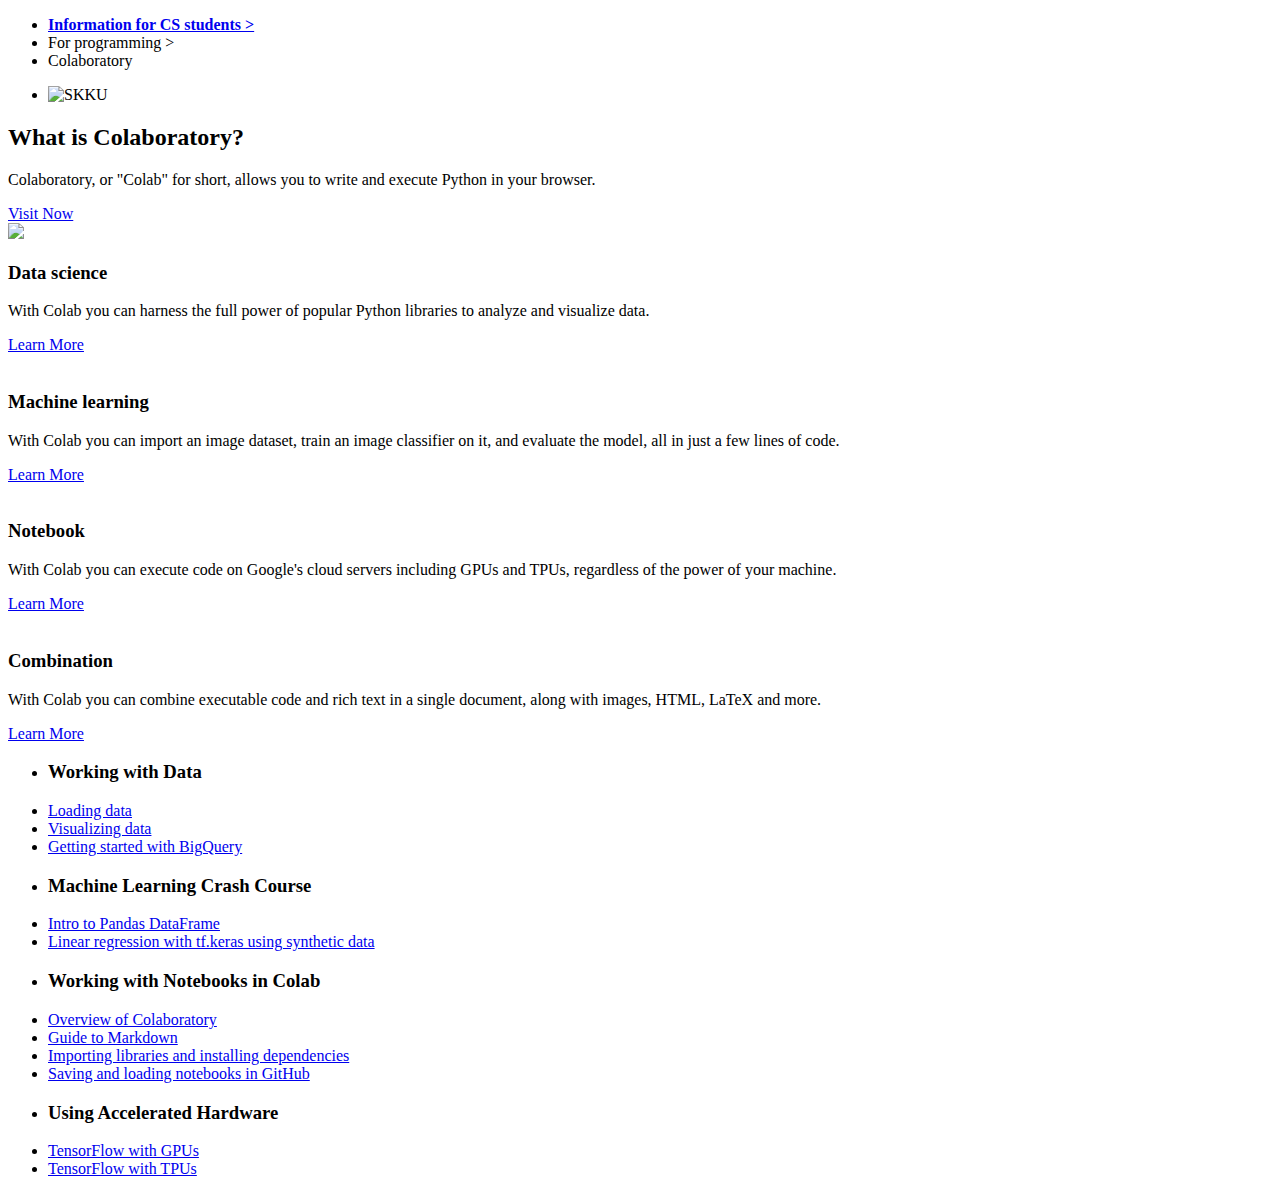
==== commit 0af1ac5b: "Merge pull request #4 from kmixs99/main" ====
--- a/colab.html
+++ b/colab.html
@@ -1,102 +1,105 @@
-<!DOCTYPE html>
-<head>
-    <title>Colaboratory</title>
-    <link rel="stylesheet" href="css/colab_style.css" />
-</head>
-
-<body>
-    <div class="menu-btn">
-        <i class="fas fa-bars fa-2x"></i>
-    </div>
-    
-      <div class="container">
-        <!-- Nav -->
-        <nav class="main-nav">
-          <ul class="main-menu">
-            <li><strong><a href="index.html">Information for CS students ></a></strong></li>
-            <li>For programming ></li>
-            <li>Colaboratory</li>
-          </ul>
-          <ul class="right-menu">
-            <li>
-              <img src="image/skku.png" alt="SKKU" class="logo">
-            </li>
-          </ul>
-        </nav>
-        
-        <!-- Showcase -->
-        <header class="showcase">
-          <h2>What is Colaboratory?</h2>
-          <p>
-            Colaboratory, or "Colab" for short, allows you to write and execute Python in your browser.
-          </p>
-          <a href="https://colab.research.google.com/?utm_source=scs-index" class="btn">
-            Visit Now <i class="fas fa-chevron-right"></i>
-          </a>
-        </header>
-    
-        <!-- Home cards -->
-        <section class="home-cards">
-          <div>
-            <img src="[data-uri]%0AAAALEgAACxIB0t1+/AAAADl0RVh0U29mdHdhcmUAbWF0cGxvdGxpYiB2ZXJzaW9uIDMuMC4zLCBo%0AdHRwOi8vbWF0cGxvdGxpYi5vcmcvnQurowAAIABJREFUeJzsvXe4JOdd5/v9VejuEydogkbBki1L%0AloUlW7IALWYXgw2XLFgvcAnGpDULvg/2xXjx8rCENXgNlzXBrGG9zlg4YBks27JXsiyhHGYUZjQa%0ATdDkmZP7dK5c7/3jrbdSV3VX9+kzJ8z7eZ55pk+f6urqPlW/+r3fXyLGGCQSiUSyeVHW+gAkEolE%0AsrpIQy+RSCSbHGnoJRKJZJMjDb1EIpFscqShl0gkkk2ONPQSiUSyyZGGXrLhIKI/IqLPrNK+/56I%0A/utq7Dv2Hg8Q0a8Fj3+eiO5Zhff4PSL66Kj3K9mYSEMvKQwRfTcRPUpEdSKqEtEjRPTta31cRSGi%0AbxDRf8t4/nYimiUijTH2nxhj77tQx8QYu4Mx9gMr2QcRvZGIzqb2+37G2K+t7OgkmwVp6CWFIKJp%0AAF8F8CEA2wFcDuCPAVhreVwD8ikAv0BElHr+rQDuYIy5a3BMEsmqIw29pCjXAQBj7LOMMY8xZjDG%0A7mGM7QcAIrqGiL5FREtEtEhEdxDRVvFiIjpJRO8hov1E1CaijxHRbiL6OhE1ieibRLQt2PZqImJE%0A9HYiOk9EM0T0O3kHRkS3BSuNGhE9R0RvzNn0XwBcAuDfxl67DcCPAvh08PMniehPgsc7iOirwX6r%0ARPQQESnB7xgRvTK2n/jrtgWvWyCi5eDxFTnH/ktE9HDw+D8TUSv2zyGiTwa/+2UiOhR8V8eJ6NeD%0A5ycAfB3AZbHXXZaWt4jox4noYPBZHiCiV6f+Nr8T/G3qRPR5Iqrkfd+SjYc09JKiHAHgEdGniOiH%0AhFGOQQD+O4DLALwawJUA/ii1zVsAfD/4TePHwA3U7wHYCX4u/lZq++8FcC2AHwDwu0T05vRBEdHl%0AAL4G4E/AVxq/A+BOItqZ3pYxZgD4AoBfjD390wBeZIw9l/GZ3w3gbHB8u4NjLdIzRAHwCQBXAXgZ%0AAAPA3/Z7EWPszxljk4yxSfDvcAHA54Nfz4PfkKYB/DKAvySiWxhjbQA/BOC8eC1j7Hx8v0R0HYDP%0AAnhX8FnuBvAVIirFNvtpAD8I4OUAbgLwSwU+p2SDIA29pBCMsQaA7wY3dP8bwAIR3UVEu4PfH2OM%0A3csYsxhjCwA+COB7Urv5EGNsjjF2DsBDAJ5gjD3DGDMB/DOAm1Pb/zFjrM0YOwBuOH8249B+AcDd%0AjLG7GWM+Y+xeAHsB/HDOR/kUgP8Q81h/MXguCwfAHgBXMcYcxthDrEBzKMbYEmPsTsZYhzHWBPCn%0A6P4uciGiMfDVx18zxr4e7PNrjLGXGOdfAdyD2MqkDz8D4GvB38cB8BcAxgB8V2ybv2GMnWeMVQF8%0ABcDrih6vZP0jDb2kMIyxQ4yxX2KMXQHgNeDe+18BQCDDfI6IzhFRA8BnAOxI7WIu9tjI+Hkytf2Z%0A2ONTwfuluQrATwWSRI2IauA3pD05n+FhAIsAfoKIrgHwHQD+Mecj/38AjgG4J5BL3puzXQIiGiei%0A/0VEp4Lv4kEAW4lILfJ6AB8DcJgx9mexff4QET0eSEg18BtZ+vvN4zLw7w8AwBjzwb/by2PbzMYe%0Ad9D9t5BsYKShlwwFY+xFAJ8EN/gA8H5wb/9Gxtg0uKedDnoOypWxxy8DcD5jmzMA/oExtjX2b4Ix%0A9oEe+/00uCf/CwD+D2NsLmsjxliTMfZuxtgrAPw4gN8mojcFv+4AGI9tfmns8bsBvArAdwbfxb8L%0Anu/7fQQ3k+sA/GrsuTKAO8E98d2Msa3g8ovYX79VxnnwG6LYH4F/t+f6HY9kcyANvaQQRHQ9Eb1b%0ABBWJ6EpwKeXxYJMpAC0A9UA3f88I3va/Bt7xt4Hr0p/P2OYzAH6MiP4vIlKJqEI83TAz+BnwaQBv%0ABvAfkS/bgIh+lIheGRjGOgAPgB/8+lkAPxe85w8iKc1Mga9QakS0HcAfFvmwRPRD4HGKnwziCYIS%0AgDK4Zu8G28VTMucAXEJEW3J2/QUAP0JEbyIiHfxGZAF4tMhxSTY+0tBLitIE8J0AniCiNriBfx7c%0AaAA81fIWcIP4NQBfGsF7/iu4dHIfgL9gjHUVFjHGzgC4HTxQugDu4b8HPc5txthJcCM3AeCuHu9/%0ALYBvgt/AHgPwYcbY/cHv3gkeUK4B+HlwTV3wV+Aa+CL49/SN3h8z5GfAg6WHYhk0fx/o/L8FbrCX%0AAfxc/LiD1dVnARwP5KuExMUYOwy+evlQcEw/BuDHGGN2weOSbHBIDh6RrDeI6GoAJwDoMrddIlk5%0A0qOXSCSSTU5fQ09EVxLR/UT0QlBw8c7g+e1EdC8RHQ3+F8UutweFF88S0V4i+u7V/hASiUQiyaev%0AdENEewDsYYw9TURTAPYB+AnwgooqY+wDQabANsbY7xLRJIA2Y4wR0U0AvsAYu351P4ZEIpFI8ujr%0A0TPGZhhjTwePmwAOgeff3o4oY+FT4MYfjLFWrKhkAsUqCSUSiUSySmiDbBwEyW4G8AR4Pu9M8KtZ%0A8BJxsd1PgpfD7wLwIzn7ejuAtwPAxMTE66+/Xjr9EolEMgj79u1bZIx1tftIUzjrJpBk/hXAnzLG%0AvkREtaBwQ/x+mTG2LfWafwfgDxhjXT1K4tx6661s7969hY5DIpFIJBwi2scYu7XfdoWyboIiizvB%0AW7mK/Oi5QL8XOv58+nWMsQcBvIKIipZqSyQSiWTEFMm6IfDeG4cYYx+M/eouAG8LHr8NwJeD7UUl%0AIYjoFvCKvqVRHrREIpFIilNEo38D+GCGA0T0bPDc7wH4AIAvENGvgjdM+ungd28B8ItE5ICXgf9M%0AkY5/EolEIlkd+hr6oNtfXjOmN6WfCDru/VnGthKJRCJZA2RlrEQikWxypKGXSCSSTY409BKJRLLJ%0AkYZ+SBaaFu4+MNN/Q4lEIlljpKEfki/uO4vfvONpzNbNtT4UiUQi6Yk09EPSNB0AwIFz9TU+EolE%0AIumNNPRD0rE9AMDz0tBLJJJ1jjT0Q9Kx+eAj6dFLJJL1jjT0Q9IOPPr9Z5fX+EgkEomkN9LQD4kR%0AGPrFloP5hgzISiSS9Ys09EPStlwoCjf2Ur6RSCTrGWnoh6RlOdgyuQyASUMvkUjWNdLQD0nHdlHW%0ALUyOd6Shl0gk6xpp6IekbbtQVRdTE8syICuRSNY10tAPScf2oaoepidqWGg6mG/KgKxEIlmfSEM/%0AJKbtQVVdTE/WAMjCKcn6Zq5h4j/9w160LHetD0WyBkhDPwS268P1AU3xMD1RB8Bw4GxjrQ9LIsnl%0A8eNL+MbBORyelefpxUiRmbFXEtH9RPQCER0koncGz28nonuJ6Gjw/7bg+Z8nov1EdICIHiWi1672%0Ah7jQiKpYVXWhaR4mxzo4cK62xkclkeSz1LIBAG3LW+Mj2Ry0N9jKqIhH7wJ4N2PsBgC3AXgHEd0A%0A4L0A7mOMXQvgvuBnADgB4HsYYzcCeB+Aj4z+sNcWURWrqvx/GZCVXAgOnq/j0ZcWh3pttc0NvejR%0AJBmeA2fruOmP78Hppc5aH0ph+hp6xtgMY+zp4HETwCEAlwO4HcCngs0+BeAngm0eZYwJq/c4gCtG%0AfdBrjSE8eoX/Pz1Zx3zTCS8mScRy28acrBweCX9z31H8wZefH+q1S8G5aTgbyxNdj5yuduD5DOfr%0AxlofSmEG0uiJ6GoANwN4AsBuxpiYvDELYHfGS34VwNdz9vV2ItpLRHsXFhYGOYw1Ryx/NZVfNKUS%0AN2TLHWno07zvay/gNz6zb60PY1PQMNywPfagVNsWAOnRjwLD4d+h6Wyc77KwoSeiSQB3AngXYywR%0A0WGMMQAstf33ghv6383aH2PsI4yxWxljt+7cuXPgA19L2qFGnzT4G023uxAstWzMydTTkdAw7aEN%0AdejRS0O/YsSKftMZeiLSwY38HYyxLwVPzxHRnuD3ewDMx7a/CcBHAdzOGFsa7SGvPeJiEdKNMPQy%0Ada0b0/HC4LVkZTRNB6bjD/XaxRa/2UqPvhvH8wdy0sR3OOzfYi0oknVDAD4G4BBj7IOxX90F4G3B%0A47cB+HKw/csAfAnAWxljR0Z7uOuDdDBWDT16eRGlMRwXpr1xLoj1TMty4XgMrjf49ymDsfl86L6j%0A+MkPP1J4eyHdGBvIo9cKbPMGAG8FcICIng2e+z0AHwDwBSL6VQCnAPx08Ls/AHAJgA/zewRcxtit%0AIz3qNaZjRemVQNyjH04/3QxYrgeFCLqa9B1Mx4Ph+PB9BkWhNTq6zUErcCQ6jodptXh4zfV8NIzA%0AOMnVVRcnlzoDZdCIFf1GksH6GnrG2MMA8q7QN2Vs/2sAfm2Fx7WuEV6RltLoWxexR/8rn3gKr9w1%0AiT++/TWJ54WOaboexktF/ApJFrbrw3Z5GMywPUxX9MKvXe5EDoj06Ltpmg5M14fnM6gFnBEjdk5v%0AFGRl7BB0UumVqgzG4sRSC2eWu9PNTJfLDNLArIz4uTXodxlP++1sILnhQlE3+I2waCwp1Og30Dkt%0ADf0QtG0PCvlQFO5hqYoHgF3Uhr5puplLWTsw9BtpmbseaSUM/WDn2VKQWglEsqMkomEOFr8Q57Jw%0AYjYC0tAPgWF70LToj0wE6Kp/0WbdMMbQtrzMYhyRmdCW2vCKaJor9+h1bfj0zM1MI/Doi16/YTB2%0AA32X0tAPQdtyQ31eoGnumnj0z5+r41svzl3w941juT581p2FwBgLPfqVGpizyx28/n334vhCa0X7%0A2ai0RiDdVModecPNoGkGQe6CMbbOZs2jlyTp2F6ozws01V2T9MoPP3AMf3jXwZ7bPPbSEn78bx9e%0AtRNTeJvp/bs+gx+U0a3U+zmx2MZS28ax+YvV0EcB1UEzZ0RDs7GyIWsaUrieD2PAVaeQvzZSeqU0%0A9EPQsV0oSjKVUlGcnks/y/Xwu1/cP/K+L8ttB60+ZfFPn17G/rP1Ves5I1YyaUMf/3mlHr24UVys%0A8thKpZuS7kLTHGnoU8S/16Ir8o4jPfqLgrbtQkl59Kra29AfnWvh83vPDN19MI/ljtX3wl8Olu7x%0ANLtR0so19FEcY6UGRnhP69XQO56Pzz15Gp7P+m88BCuVbkq6DVXxNpSufCFIGPqC382mrIyVdNOy%0A3DB3XqCqLlpmflMzcUKNOtd+uWPDcllPAyMM/Go1XRNGyEplIVju6Dx68fr4hbmeeOTYIt77pQN4%0A/PjqdPxoxT73oMZ6qW1B10yoqhfKFBJOI7YaLpqRJJyOjbQ6koZ+CDqWG7Y/EGiq29PbFF0HWyM2%0AVEVygGuBga+tlqEPPpPlMPD+dpykR7+5pZuFJk9hPJdRSzAK+Ofm3+2g3+Viy4SuWVAVF3Yfp+Bi%0AI27oi55boqWHlG42OR3bzQ7G9rgAxUk0yjYJpuPBdKJqyTyqgYGvtldHuhFBLAbAjvVhiV8IKy29%0AD6WbderRi8yW1epR3jRdlDQPquKHGnFRlto2SroVOicbKYi42jSMwSQxxljowAz6d1hLpKEfgo7t%0AdXn0ap+sG2HoR5mZI/J/gd76ouhFvloefVxOiTcwi0s5K5du1neHUNEGeKa2OgHvpulC01xoqj+Q%0AdOP7DPWOG2r0wMaSHFabeH//Ilk3luuH/dg3UrxDGvoBYYzBcPwujV5TeWdBJ6ezoDCGo9SYa3FD%0A38MACgO/Whp9/L3j/T+sEWbdrHeNXqQwrpZH37IcaKrb16FIUzcc+AzQdTts1bGRDNRq0wjOJ6Ji%0ArYrj53E6JrWekYZ+QGzPh+dH/W0E/YaPRB79CA19LIsmbznu+ywsCFleJekm7mXH5RozEYxd2ec2%0Aw6yb9dkhVLQZOLvcXpX9t0wXihJkzgwgGYiVRkmzQo9ettOOEKvisZJdqGBKnMeaZkuNfjMjTgZx%0A0QiE4c/zOIW23ByhoYpLMXk3kIbphEVLq511AyQDsNYIg7Hi9Y0hR+mtNostbuhn61YiID0qmqYD%0ATXWgKM5A36WIHZTiHn3sRiHqO87Viq9E/vwbL+LOfWcLb7+eaZoudNWDpjmFpBth3Eua3ZV8sJ6R%0Ahn5ARPe/XI8+52QJs25G6dEb/dvPxnPnq7HmVr1YbFl4/Z/ci8deKpYqGA+QZnn0mprd8GwQxOfr%0AVxy2ViwFE5wMx08E+EZFI5BuFMUd0NDzv3lJt8K2HfHXH5vn9R33HpwtvM9/2ncGXzsw03/DDUDD%0AdKBr/HststIR311Jt8GwceQbaegHROTapnvd9GtVLAz8sMOdsyji0QsvvqSbYfZNPx4+uoillo1j%0ABfvKxG9ucQlJePe61r+oqx/mOi+YqrYdVMp8eMVq6PQt04Wq8bTe9gCrwqW4Rx9kisX/FiI991S1%0A+OCNWsfBXGN1YhEXmqbpQNOcoOCx//cqvjtd5zdQa4PUJUhDPyDhGMGu9EphiLINWlQwNUpD31+j%0AFzeDibFWYvteCE++aAEJ/2x8CZvw6J3I+1np526vQtbSqOjYLiyXYXqiDgCYWQVD37Y8HoxV3IHi%0AHdVWXLrp7rooNOpTi8ViC6bjwfEYFjbJwPeG4UJR7SDI3f97NWLSTfzn9U6RmbFXEtH9RPQCER0k%0AoncGz28nonuJ6Gjw/7bg+euJ6DEisojod1b7A1xowqEjGQVTQL5nLTz5URqqmuGEN5i8/YoA7PhY%0AG7bLCkkoD7+0wPdZ0AtvWTx9D0hp9MGyVtftFQdjxarBcvMzm9YKkXEzPVkDAJwfcYql54tMLweq%0A6g20Olpq29A1D4rix9Ir44aef68nloqt3oSzsNR24G+Cwqu6aUNXbWiKV8gZMUKPfpMZegAugHcz%0Axm4AcBuAdxDRDQDeC+A+xti1AO4LfgaAKoDfAvAXq3C8a04YjM1ogQDkSwvC0Hcsf2QBnHrHQaVs%0AAWC5hlRINxOVVuLnPM4ud3Bu2QyOtahHzwtygGTbA+HR8z7oKzP08devtwEvQh6ZGm9CITZyj16c%0AU5rmBlk3gwVjxU1YnKPx71JIN2eXzUIVs2J7z0/GiDYqDcMO01aL3ECFoRce/UbJvOlr6BljM4yx%0Ap4PHTQCHAFwO4HYAnwo2+xSAnwi2mWeMPQVg458FGQjPMp1109ejt6Lq0VENf6h1bGiqCV3zc/dZ%0A6zggMIyPcQ02PlYuiygAywb06LmhN1MavaLwmoOV9lgxHQ9EfB/rLZc+DHiWTIyVrZF79KGhVx2o%0AqgvDLv5dij43QHTOGhkaveMxzBbobhqPC4m2DxsZXojGA92dAt9rJyZHApvLow8hoqsB3AzgCQC7%0AGWMi9D4LYPeA+3o7Ee0lor0LCwuDvHRg/uqbR7D/bG0k+4oGgw+WR881VrvnNoOy3LGhazY01evp%0A0Zd0F7omqmN7338fO76Esu5gomIW9sJblodyYOiNREGJB03xB5YbsjDs6D3WW0B2MaaDl0ptnB8g%0AVbEIIqtJU/nAG8djcGPy1dG5Jt731RfwP+8/hi/sPYNDM43wd0stK/zbKwqDQn5ibmw95pUX0enj%0AXvxGN/SM8RoTHoztXfAoEK08dH1jefRa0Q2JaBLAnQDexRhrEEXT0hljjIgG0iMYYx8B8BEAuPXW%0AW1dN7HM8H3/1zaNoWy5uumJr4ncf+tZRXLZlDG95/RWF9ycMVlq6URQfCvmZwVjL5Rfn5LiJVqeE%0ApuVi1xCfJc1yx4JecqD2SA2rdRxugPT+HSwZY3jk2AK2Ti/AMKcKxRMYY+hYHi7ZFnj0brzXjR9o%0Aw1EzLVWhvF31xHB8TIybMO2xwob+4Pk6Lp2u4JLJ8lDvWZQoV91CuWTgXK14BksRhOwngrEA9yyn%0AVe6nfWHvGXzs4RPh9goBd7/z3+L6S6ex1LZQGov+5ukWCnXDgap48HwVp6odfFefY4nfGBZaGzsg%0A27E9XjWsuiAl6F9jedgynu//itXUppNuAICIdHAjfwdj7EvB03NEtCf4/R4A86tziCtDZBVkLfc/%0A++QpfOaJUwPtT+jWaekGAHQtu4xaeGTlEr8wRuXR1w0XumYH+mK+R6+qFnStfxuEU0sdzDVsbN+y%0ACFUtNqTCdPgYwVKpW7qxHN6Ea6XNtJygGjn06AtIN4wx/OxHHseHH3hpqPcchKWWxT+n4qFSNjDX%0AsEYaqGzGNfqMzJnljoPxioU33/ZVvOHmb0FVXXzw3iNgjGG57YSpgACC9Mzo+2uYDibHW1AUHyeX%0A+nv09c7m8eiFTRDSDdC/303HcYNzWrSTWF+JAXkUybohAB8DcIgx9sHYr+4C8Lbg8dsAfHn0h7dy%0A6j0MfdN0cXi2MVBwtG3zDAZF6X6NlpOiJTzQSokv6UfRgdF2fXRsH7reu1qSa7R2ZOh7tEF4LOil%0Avn3LIi8gKWDoI/3YhaL4XVk3iuKtuJmW+GziRtkscKNcbNlomC5m66vvdS61bZRLDoiAStmA47Ew%0AQDsKIunGycyc4bEaC6rqY3K8hZftOYZ7Ds7hsZeW4PqRngxwQx+XbmodG5pmYbxi4PRS/5VI3eAx%0AH1XxN7yhb4QrJSdcKfVzwgzbg6pGGUybyaN/A4C3Avg+Ino2+PfDAD4A4PuJ6CiANwc/g4guJaKz%0AAH4bwO8T0Vkiml6l4++LMPTp0nnGGNqWh47t4+wAPcQN24WuZt/F86ZMiZtMpcyNzig0ZvG5dM2G%0A0iM1bLljQ9dtKAqDrnk9PfrHXlpEpWRjYqwV3LT6x9Pjhl5T/K48ekXxQm+p6PDlNEZo6It79KeD%0AAqClgtXAK6HatsOA51hwMxpl5k38O87KnFkOjLXg6suOo6Q74SzhhKFXnMRqoGbY0FQHY+UmTiz2%0AT7GsGTzmUylbG97QC0lMT3j0vc9Rw/agKd6KV6kXmr4aPWPsYQB5wuqbMrafBVBc9F5l8gx9O9Dn%0AAODwbBNXbh8vtL92RotigaI4mR5BM5RuAo9+JIaeX7ziJM3zROodB3smo2BhXqtirs8vYuv0PIhQ%0AuICkncgI8btaIBBFcsOwAVlh1IRHXyTf+Uxg6C9EYc9C0wwNfVgdWzNx04iugngwNitzhgflo+9E%0A01xcfdlRHDl1AwDe0EygpAqu6oaDiUkHimLh1GIHjDHE429pah2Hn3Payg39YsvC3Qdm8Nbbrur5%0AnquFqCHQNBe+z9+/X0pxx+HXv7IJPfoNjWhD2jCSBi7ey/3wXLPw/rKGjghU1c1sWhZKNyP06EX2%0ATC+N3nQ8WC4LMwQ0zUI1J+vmxGIbS20H27fwmbaqUixTRtzEVNWFoniZHr34vgbpuhjHSKS0sUIe%0A/ZnQo1+dRm5xltpW6DWLv/EoPXohValq9k1TZF/FuXLPCVRK0Q1ewAP3QaovY2gaLnTNwXilDcPx%0AwwyiPOoGN/Il3cRcc2Wf8SvPnccffPkgThWQjFaDuHQTVbb3PrdM24OiuIWkm/VU2LfpDX2eRh//%0A+cXZQQy9B0XNNpZ8nGCWoefPVUrZhv6Bw/NYag3mHSUMfY5RFjKN8PZ01cptbCZ6nUyO8+W7WjCv%0AOF3ME9foDYfr8yv16IX3qip8ylIRjV5IN/WOu6qj80TAU9QR8L+HP9IUy5bpQtc8vtIK+9VExrph%0AuOHNXKCpHl5+xYsg8sNVBhBo9La48XpwfR6MHK/wQOypPgHZ5Y4NTbVRLpkr9uhFttKZ5bUy9EGq%0AZJBeCfQ/Rzu2B0VxQMRAxJA3IPxMtYNv/9N78dGHjo/2oIdk0xt64bmnjavQ51TFxaGZ/Bz7pukk%0AvLO25UKhbEOjqW6mtymeK+kWFEp6pB3bxa988il87qkzBT8RR+Qz67qTa5RF4FV4e7puYznH0M8F%0AQUsRMBb52v28knZMPyZyEz3ouUfvZzbTGoQopdWDpnkDafQMq9eeWRxbfNVEBIyVTZyPBYGPzTcT%0Aee+D0rIc6Gqy9Yb4Ttq2B89HQroRXHnpSbzx2+9BuRT36CNDL6QLXXMwPiYMfW+jW+tY0DV+Y6sb%0AHuwVdG8Uf5cz1bVpkNZMePTFsm7atgNF4TddTfFzNfr3fe0F1Dou/uwbL+LYfLH2EqvJpjf0wqM3%0AnaTREsu2rVPLOLHYSZTux3nfV1/AW/7u0fDntuV2FUsJ1Jy5sVF6nANNS6a3LbVs+CwpJRWhFnrr%0AdmYRTXwbsXTXNTvRtjiOqIoUOnhR49xMZN0k2xFbXR79yqQbVXGhKtkB7zQnl1rhZ1jqI0esBOGV%0AlmMpjPGiqX89soA3f/BBfOmZc0O/R8viYwSBqDBP/F2W29HfNg1RUrYB+DkqqpTjAf2xcgcE1tej%0ArwerBxEYX0mwWzgiZ9fKozdcKOQnnJFCWTeKcDyyDf0jxxZxz8E5vGzPSyBy8N47n1vzvkCb3tDH%0ADWhcrhGPt04vwfOBl+azT/CHji7gfM3EfBDUa9tR5kMaLShPT6drNs3ghCIfuuompAehIRdJZYwj%0A0tzSRTRxljtJj76kO+jYfqYXNtcwUSk5YdpoVnZHFu2YfqwofkKHN92kRr9i6Ub1oKpO3xYItutj%0AvmGHTcYGlcUGQQwciUsnlbKB87UO2paL9975HADgmdPLQ79HM5guBXS3MRDGupTh0WehKl7XazXN%0AhaIwjFesnu2KfZ+hZXrQVAdlnV8PK5FvQo9+gKw3geP5uO3938SXnx3+BtowHZT0QBLr0xxQ0Ild%0A/2oqJgUArufjD+96HuMVA9ddfQjXvfwA9p6q4Y4B63VGzaY39PWEoY8eixvAtukqAODwXANpZuoG%0AZur8RH7hPP89D8Zmnwyq6sJn3SlXCY01lc0ijNCgqYeitUH8JE3vY7mT9PbE/zWj2/ubrZsolaIL%0ALmtIRRYt0w3yqr2uE98SlbEZRT6DEEo3ileob/i5mgEGvloDVjcgG6+KFVRKBhaaNv7sGy9ipm6i%0AUu6sqAVH0+T90gF0acm11M28H6rKpSbPZ5FHH7TmKPdJsWyaLhi4XCgK5FZi6MVq4HR18PGLyx0b%0Asw0Lz5xeyffqQgu+VyL0bCUi6DiRR59OPgCAO544jWPzbVx39QGoio/Ldp7Bjq3zeP/XDw00xWvU%0AbGhDbzoeHj++1HO8XD3HoxeAI2v+AAAgAElEQVSBmC1Ty1DIzwzI7j0ZeWEHQ0Pv9fToge54QHzp%0ArSh2QmMWssKgHr1IcwNiQ09S+4ikm8DrC7zOrH43M3UDZT0etCuW+96yopuYkuqsaLlsJMHYqDU0%0Al836DW8R+vwWYehX0aOPD/YQVMoGfAZ8+rFTuPLSk7h0xzkcnm0OrWc3zEhD5gFZH51g5RTezPWi%0AHn0UiI2km6CVdaXdU7qpxVJ6yyMw9CJedGYIQy8ctZUEvRuGA1WNt4fwcudJCEwnclwUxU0EY9uW%0Ai/9xz4u4ZMsCdm3nE7uIgBuueQ6m4+FzT54e+lhXyoY29AfO1fF/f+RxPN5j5F2tE03Wid8Q+HLY%0Ah6Z6mBxv4/BMlqGvQlM9jFdMvDDDK2gN2++aLiWIGpslf980I3klnYK5GJzsgxrBWscJi2Q0cfHa%0A3dKNpvKAKBB5fVkdLGcbZqjPA5FE0O8GxG9ikcdtBYbe9xkcj0FRPCjEKykHvZkJTCfav6Y6fefu%0ACkM/PVkDYbRVqmmWWhkefZkbn7GyieuuegHTE3W4PnBkgDTeOK1gXqwg3q+mZgzu0QP85tkIpZvI%0A0NcNL+EcxYmvHkRMYlhDzxhDzXBB8FFtDz5qUhzjSvoKNbq+194ePWMMph3p+emY1MmlNhqmhysu%0APYl4WcBYxcBY2ZIe/bDcePkWaAqwr4f+WTdsjFX4yZD06B2UAgM1MV7Hodl612ufOlnF9GQVkxNV%0APH+uBsvlfV3yPPq8cYItK/IcNNVJeKTCUAyaW7/csaBpos+40Bfd1DZRMzMgJt2kslAs10Ot4yYN%0A/QAavaqIlYUXBvrE0BFxk0k30xqEjs1vForCguKw3vs5U+1AVXxUSibKJbdvbvhKqLajPjeC6YkG%0AyiUTN1zzDDTNw/QkP7cOnOs+x4rQsrxEAkC8G2g9lULbj6hHS4ZHH2Te5LVCiG+vKD5KuouFIVdL%0AhuPBdhkmJ/jNb9CAbGTohzeedcMOb3KAKHjMP7cs1wcDYh69F66sgKgPUDoAzp/rXJB2HHlsaENf%0A0VVctUPB3pPV3G3qpouxcrehj+tzk+MNzDXsRMOmluXixdkmtk1XMT3RwOklI/Re8jT6POkm7jmk%0Aq1iFrDDIHFCAG2s9NPTZwU4u70QnnTgB05k38w1+DKLYJ/5Z+hnVpumG+rGi+KGBj3vh/BiHb1Xc%0Asb1wFaVpLjqW3zOL4Uy1g/GKASI+r7boUPQ8XM/PlYuWWjbKJTvhwZVLFt747fdgxzbefnu80kZJ%0Ac/H8EIbe9xk6th9KfwAS4wTTq7Z+xHvl1A0nlN34cfLrJK+5WXr1UNaHr44V5+D0BNfY89qQ1A0H%0A//7Dj+BEqoWyMPS1zvCD55spj15VsyvbBYadOqcVD2aiFUX+6qqyCl1NB2FDG3oAeMVuYP/ZemZ6%0ApO8ztE0vXEo3E9JN5GVPjXP9PV4h+8zpZfgM2DpdxdREHQzA08HKoVd6JdDtWTeNSGPlRVXRsQpv%0Ac9COlvwiFTePbJml2ragqdGFmCfdRKmV0cVWNCWSr1ZETQL30hhjMY8+So0c9oI0Hd5ICuDfH0N3%0AhlGcU0ttlMs8qKjrRpgZMwiO5+Nr+2fw259/Frf8yT247f3fxNEM6YWP6uu9fyJgcqI2VEBW/E3j%0A5xxvYxAFY0sF9Xkg6RQ0DCeRrTNeaUFXPdz/YnYj2vQKQNc7YTbaoIi0ULHaySuaOjbfwtOna3j6%0AVHLVHnfKhh3GzoeOJG+gvQL9nZTzwj36ZIUykO3Rl8sm5hrmyKbLDcqGN/TX7CY4HguDpXFElsBY%0AaOiTPT5Cj34iMPSz0T6eOrkMAsPWyWo49PmpYOWQ1+umSDBWTAgSHuli0NN7EG/X9Xy0LD/y6HPS%0AF6ttK5H2x7vu+V3SzWxYLBXX6It69NFNTBh1y/VjHr0w+MXaHmfRsb1YjCMogMtJsWSM4VS1HVZ6%0AlnR7qH43f/3No3jHPz6Nrz5/EhOTJ+HBxK//w96uv+1iy4Su99//9EQNL842By6Lb1nJzw2I71Kk%0ASHa3P+iFFkvP5O0MkufHnl2n8JX95zM99bRMVNItzBeYSpWFMIqT4w2oih+2rEgjPn+66K1uRH+H%0AmSEmejmeD9NhCclLVb2ecaR4mi+QjEkBydqWNJWSAdNhYZHahWbDG/pX7Obrzn0nu3V6EXwt6RY0%0A1Uvk1Ddi+lylZKKkuYnMm6dOLGF6sglN81AumSjrTpiFk9frJk/uaFleeKFqWtIjFd7mIIY+XroN%0AxNMrU1k3htN10pVLTpd0M5cqlop/lv4efTKvGOAeuKiQVULvJ7uYrAidoL9I/LjyPK+64aBt+aFc%0AV9Lz+/v04uFjC9g6tYzv+fZv4KbrnsGN1z2FE4tt/OcvPpfwyhZbVjiEohfTk3U4HsPRucGqJOMN%0AzQS8pzz/TNU2nzdQlPhKrW46Xa992aUn4HgMn83IEKmlZKJyyRo6/lGNZSuNV4xc6UaswrsNfcyj%0AH0KnD3vRJ4KxvRv5xVtxAMmYFD9GB7rqZbYwF6rCTGNtArIb3tBvHSdMVAzsO9Wt08eXmrrmdQVj%0A4zm005NV3PXcObxwvgHH8/HsmRq2TC2Gv5+cqIXSTj+PPn6yiOlScelGbMMYC4wuC3Obi5DOj4/S%0AK6Pj8nyGpuF1GXpds8Jls2C2bkJV/IR3E46d62Oc45XCwqgbjgcruADiGv2gcQiB4biRoQ9WRnlF%0AU6KcXujNJd1Gy0yW6t//4jweObaY+36O5+OFmQa2TFWhBIPTtm9ZwrVXHcLdB2bDaU7i7xfPuMlD%0AaNGD6vTxoSOCpEZvDeTRx9Mrax0rEYwEgInxNnZsm8enHzvRlQ7K5cLoOMq6BcPJHrbTj0QGT6mV%0Am0svbnRp56RuOEHTNjZUQDadcQTkV7YLojTfyImx3Liht3NltErYvnptArIb3tADwPTUIp46Ve3S%0Av6LKP7srLa9leomL54ZrnoPLOviFjz2Guw/MwHD8sJgKANfpg933y7qJL++Fd6+FenpkqBqGC8+P%0AToKi0kZ4kQQnlUI+iFhCA28YDhiySuAtVNPSTYMPtU53itXU3oaesSBQGHr0IhAbSTfC+4sbp0Hp%0AxMrO8+QxgUitHKtEHj2QjEv80Veex7s+/0xu/5kjc03YLsOWyaSmfvXlx7Br+wzef/chPHB4Hm2b%0AxySyNNk042Nt6Ko3cOZNnkcfavSxWE0R4jUNdcOBntGg72V7jmOx5eDrz88knk+vEEulZHXs337r%0AKP78Gy8WOo54/v9YpRP+3dKIG3pabuRVrRbGyvaKPHpdTRp6w/ZydXQjnWAQxKSEDMtTnrPPhXLg%0A0a9V5s2mMPRbp5ax1HK6miNFHr0LVbXDP67r+TAcP7FsG6sYeP0ND6NtG3jX554N9ps09AItR7oR%0A1XVxDyc+75P/z39uW26YQz8W6MlF5ZuoF33USEtP6YvpzpWCkm53ZaHMNkzoeveFlv4saQyH9/RP%0Ae/RcukkGY7VU1o1he7m6bJqOFXUX1Ppo9KGhLwuNnn9WIZGZjoczVV65+q2coOP+s/xvPZ0y9ETA%0Ajdc+g8mJBn7jM/vw4JGFxHv0QqwKD5wbLCAbDR2JGaSgMC2vc2Uv4oa+EbQoTrNj6zwmx9r4xCMn%0AEs/XjaRMFObStyycXGzjL795BJ989EShlely20ZJc6EQw1i5g6bpZRY+htJNO+3R82MplzpDGfqw%0ARXHM2dNU7njZOQ5At0YfODaBTJlOfohT1i0QmPToV8LWwPPedzop3zRiHr2qOqGBbKY0bsHEeBu3%0A3PAINM3FRMVIpBtOxwx9nnQDdBvcZsoji3v9IodeeJ9Fl8DRsjfujfiJKtYw1UtPSzfdw0dmap1E%0Axk20T7fnzScKFHZr9FZXemVyX3/3wDH86IceKpSFkOXRx/sFxT3z09UOKiUnLOIS3rbw6F9aaIUD%0AZ+54IrtScf/ZGkq6GwZ042iai5uvfwykdvDOzz0TvEcxjXx6soZDM42BOlmGHn1cugkC+i2LG6ai%0AfW6ASLqpdWxYLuuSbgB+U7piz0t49kwdz56JbkzL7eSAk3h17F/eewSeD3Rsv1Bh2HIsW0ic/2cz%0AuliKv3O1nTSQtWDYSqXUwZnlwStrQwdMS95AgfwEBMOJJBsAUIJzUVTHppMf4igKQ6XsYHaEcwoG%0AocjM2CuJ6H4ieoGIDhLRO4PntxPRvUR0NPh/W/A8EdHfENExItpPRLes9oeYGm9AVz3sS6dgxTR6%0ATXXCu3gz4+IRTE82cNtND+B1r3488fzEWCu8g+dJN+J3cf04PgYu/n/TdMMceqEnF/Xos/qbcH3R%0AjW2TnQGgazYahhd6XYwxzDftRMaNoN/c2FYqoBUfr2amCqbSvepfnG2ibhQL0BpO1HYivFEG7103%0AHNzyJ/filz/xJGbrJk5X26iUo4CnMMKir4poGbvrkvN48MhCZqHOs2eWMTWx3CVlCSplCze/+lGQ%0AErV/LsL0RB2Wy3BsoXhANj4cQ6AqPO4jHIVBNHoee2GhhJAn+1y+8wxUxcfX9p8Pn6ulMnxKQbbR%0AQ0cXcNdz53HpDt5gLH0dZlFt29DE+MUgcJ71t2iGGn3yMwrJqlLm/agGTVsMWzSngrFAvsMlrs+0%0AVCluAFnJD3HKpc669uhdAO9mjN0A4DYA7yCiGwC8F8B9jLFrAdwX/AwAPwTg2uDf2wH83ciPOgUR%0AMD1VxVMnkh593XCC8nuux4uTRlw8WfokAIyPdTA5nvRKiCL5Jq9gCuguukgbw/jJtBh4meJEL+zR%0AGzyAm/DoU7NAhUefzggp6TYYotVOrePA8RjK5SxD37uAJIw/pNMrHT+zYCreSlk0z0oHhrMwHC8m%0AASU1+oPn6mgYLu4/PI83ffB+PHemhko58vBCQx8YxSNzTSjE8KqrXgDA8PnUHADT8XBkroXpyd7G%0AanK8hZuvfxw7t890nSt5CCnowNniOn3aUeCP+Xch8scH0ejF60XtRN5rNc3D1EQ9kfuflnpKug0i%0Ahs89dQa65uKGa/ajUrKLGfpYZbfw6LO6WIrrp5ZKS2waLrTA0A8zjL2R5dH3GT4iri9FSZ7bpuPl%0AJj/EKZU6OL9GRVN9DT1jbIYx9nTwuAngEIDLAdwO4FPBZp8C8BPB49sBfJpxHgewlYj2jPzIU2yd%0AWsKRuVaiKEpkCXAN2wlPmqw/chGmJmpQlez0KYGS6pfeSmVNiP+5dBNo9OXBPPp6xw7bq0bvm+PR%0A62lDz99TGAlxwVcypJt+6WYiuB3WCChRVWy6BUK8lTJjLNTS+w0FSfcXUhTeN0d8ry/M8NqH77zx%0AYZTLC2hZXkJy0VTeInoxNPQtTIy1MT7WwY5t8/jsk6cSue0vzDTg+egKxGaxdXoZt7z6qdzeR2km%0AxlpQFH8gj75lutDU5N9afJcif3wQjR7gN13h0ecFDwF+vh84V4fvs2gsZeyaIQIqJQeMAVddfgS6%0A5vDEiJP5vacE1XaUlqprPC0xK2YjrmfbjZINnCDGxvvo8/N2UJ2+kRnk7h3oD4OxatLQG7aHppmd%0A/BCnUjLD6+1CM5BGT0RXA7gZwBMAdjPGRFh+FsDu4PHlAOJu0tngufS+3k5Ee4lo78LCwoCH3c3W%0A6WUwING2tGFGHoimObBcBtv1M3Noi/CKK47g5lc/0XMbPmUqVoGb8sjSGn1Zd8MbTtGmX7VURaPY%0Ab/wEXWhZQdO25D5FJtFDR3l6YXrgSHqfvY5JePRqyqM33SyNProo5psWLJffLNNVumeqHfz+vxwI%0Aja/jMd5fKLaK0mOrsxdmGhgr2dg6vYxbX/MIbnn147j68mh8GxGvHRAB6MOzdYyP8ZvDFbtPYrHl%0A4L5DUVB2f6BJFzH0g0IETFQMnFwsrimL7qBxxHcpjNsg0o14fT/pBuDfQcf2cWKpnRhSEqekG6iU%0AbLxsDw/cbptaxtlls2/FbL3jJqdyVTqZufTxAK1wCuKSbDSMfTBD3zST7R+AeGvufOlGUfww5Tae%0AfLCcETdLUykZaFv57TRWk8KGnogmAdwJ4F2MsUQZKuMC2UAiGWPsI4yxWxljt+7cuXOQl2Yi8pTj%0AgaB45V+kjTuxIO1g6X6VsoVLtubnXwPdBreZ0ljFAJKW5QZDpa2oOKlgT/r5phV2rgzfV3ETeepn%0Alw2Ml80unblSNjE92cB9h+YAxEcIZhn63t38RNFSpFmKEz+eXpksMmlbbmJcXbpl8jcPzeEzj5/G%0A8QVuDKNMh2R2RDsm3UyMc6mACNi5fT4j08jCUsuG6Xg4u2yGUsuO7fMYK1v4+MPHQ413/7k6KiU7%0A88Y3CirlJo4P4NE3Myaaie/ifAFjnYWqRMNv8uRLIJKanj9Xj6UqJ7d/1cv347XXPx4aSZGplm5Z%0AEMd0eKFRXFYsl9o4Xe3+XhqmA4X4vtOGXkg3AHBuwOrYrIyjqIVJnnTjQov1FBI3XNPxY+miPTz6%0AQB6dWwOvvpChJyId3MjfwRj7UvD0nJBkgv+FW3QOwJWxl18RPLeqlHQHZd3F8Zi3VOtYUddILQrE%0ADuvRF0FTXbRixrFlukHnRX6C8EZbvMhkqcUDUoOM2nM9H88FwcLk+ybTF88ud1AuZXuOO7bOYN+p%0AZdQ6dm+PXumXdZOt0Rs2l24IfIAykEzrizfNSnv0QksXF4PoDqjEPHo+fMSF7fp4aaGFqYnu9hdx%0ANM3EQssMM26EoVeI4erLD+PJk8v4p71nAYhAbDU3ELtSxsfaOF3tFB4t1zJdKGryOxI31Jn6cB69%0AosQCkD1uEhPjLWiKj/1n6121G4Jt08vYOhWtfqYn61AVv6dOX8vICBurdHBm2egKqrYsN9TwxeuS%0AhZC8WndQj365Y3fJVlrMGcmCJwVE52G8QLBX+wOBkEfXIiBbJOuGAHwMwCHG2Adjv7oLwNuCx28D%0A8OXY878YZN/cBqAek3hWlbFKM9HlTqRgAQiHKzdNNzOHdlRoqpvwzOODOeLbtEwXCy0TJd3KrGzN%0A49BMEx3bx7bppA6aTl88U22Hy9o0O7fPw2d8nml6hGDys3iZoxHDz5ZOHY1JN6IRmfjc8Yyc00sd%0AEDEQWFeqp8iOCQ19KneZP7bRNB0cnW/C9ZM1Dllwj94K2w/Eg6dXXnoS27cs4b999SCOzbdwYqHT%0AlT8/SsYrbVguw1zB/juLLRN6Kjc7Lt3kldz3QknIYPmGXiGGySAgm55Glb9vH9OTtbAvVBbVjDm3%0AY5UODNvvWuG1zMjQZ0k34TD2AQ39TL2TGLQD9G/kF0/zBZLBWJHn3+v7FAkP69LQA3gDgLcC+D4i%0Aejb498MAPgDg+4noKIA3Bz8DwN0AjgM4BuB/A/jN0R92NuOVFo4vRBdxM6XR8+f4zFFd9UKtbZSo%0AqgvLjbJLeDAtvfR2wmBsSbfCytYiHv0TJ7iBj1ftAkjMAjUdD9W2i7FK9sm/ZXIZZd3Btw7NY7Zu%0AZubQi8/iMyTKvOO0LD63NupnE6+M9cPgLBB5S8Kjn6iYKOluV5Wu8Ojng2pL8Zm02AWmqfxmLcY7%0A9vPoeZEYvzEoxDBeiSQCPgHoWRiOg1/+xJNgALZMraKhD3q+n1wsln1xvmaE8oQgHowtOlkq8fow%0A1bf/TWJ6chnPn69HQ8gLvN+WqSqeP1fvGrMnSA+tB6LGg/FOlI7nw3JZmKwgdPBG6qZTKrUH7mc/%0AUze7VrFaH4fLdJLT5dSYR9+rc6VAyKNrUR1bJOvmYcYYMcZuYoy9Lvh3N2NsiTH2JsbYtYyxNzPG%0AqsH2jDH2DsbYNYyxGxlje1f/Y3DGx9qYa9hhGXPDdGMafXCSmHwU3Wp48/x9kicL11iTF4eiOqgZ%0ADuqGh5JuRZWtBTT6J09UMTHWSRRzAfzidX0+GFt4N2M5Hj0RcMm2Gdx/eA5nlzsoZVTFin0C+UvZ%0AtuUlVitizJ3lBB59hp7ZsVycWGyhXG6ipNtdPUxEBau4GMIiFTVp6Fumg0MzTaiKj4mx3pp3KejJ%0A8tyZOibG2l3GbWKsjVde9UKY3rcagdjwvYKbTF7P9zg8yOdm/K2jc2tQ2QaIbpqlAtfA9GQdhu3j%0AmTNciinyftumqnD9/EErWX3bRavneAWsWDGGHn07rdHz31fKg/V6F4N20t8rd1hYzzx6ilXFR+nE%0AHmod7vT0koMVxUel5Kxbj37DIDy1U9U2OrYHz48km6gZlpNb+j0K0kUXTdPp0lg1xQlTyYQH0C/w%0ACfD++k+cWMLWqe6AsHhfw/bC7IU86QYAdm6bQ8P0cHS+nRt4FAYhT6dP9/Pmx+GH6ZUJXT3m0Z9a%0A4m2EVbW7wdpCKxmwigaDJ9PgWpaLF2bqmJpo9NXTRUrp3lPVMOMmzVV7jmPbdBWTY+1CvWuGpVI2%0AoCh+IUMfto/O8egBDNS5MnpNsv9SL8RNj2dpsa7VaeZrgoBsnk5fzfB+o6E40XMiqaGk29DVyGuu%0Ap24UY2UD1babu4JIIwbtpFeyUfwsez9t201990mPvqS7fc/FcqmzJtWxm8rQTwTL4hML7URDMyDy%0A6JuBR68oq3Mxq7FYAP/f6brLa6obBkGFEdL6dM4DgGMLLdQNt0ufB2Ll27YbdvPLk24AYMfWhVC6%0ASns26c+Sl2LZzsoICfqwmLEiJ76vKIDYsnyMV9rQdSvU5AVCv50N2rmm+4sA3EC1LA8Hz9cxOd7f%0A+xZGxHT83OImIuCWGx7Dra95uO/+VsIgKZZCxkjXOMS/iyItktNEbXb73yQmxprQVO48lFO1G3mU%0ASzYmxzq5hr6WodGLx3FDH68K1nUnEYyNy06VWMOwtuXiNz6zD1/cdzb3+KLake7zvtfcWMN2MzV6%0AEVso4iCsVdHUpjL0wqM/sdSOql+15DKvabqopWZFjhLRE0c0zGqYDtItE1TVDTthCkOvKG5XP/k0%0ATwSVv9u2ZBj6WP/4s8s82NkrRVDTohtGL42e7zPHo7e6b5iKwvV5M8ejPxQMYefj9Rwsxwy96Xho%0AW1zuER694SQDvUDUfKppen31eSDZi6ZXFaumemH/ltWkaIqlKIjq8uhjhn44jV549P0NU7wifJBV%0A8PTUIp48sZSZXVTt2NC1ZHxAfI54FlY82K9rViIYG2+XXClxw3l0voW3ffwJfP352bDhXBZipZRX%0AO5JXMNWx3cR3TxSc7y736IvcOCslEzPrNb1yo6BpHiolm3v0qQIGhRg0lVewpae/j5KJ8Ta2b1nC%0AZ544Cd9nfLpUytDH5Q7hBSiK07dg6qkTVYyVrUztPZ6+eG6ZT53vF2zesW0WQLZnA8Skm5ylbHzo%0AiEBR3LCpGVH3MvdQUMk6PtaBrtuoGW6Y1RMNo7Cw0LSDeand0k38++yXccP3FxmPou0KVpOiKZYz%0AOR59PF13GI1efJdFDfdUUKOi9hmZGGf79BLqhosj893fd63TXfCnEENJdxNSXjwNWovN/q2nWjOL%0AQO5vf+FZ7Du9zFuS9yhKiiSxrJRiJ9exiU86E2gKH3pfbRebC1ApG2gY3tBjNYdlUxl6IEqxzCrw%0A0DXeCrVlugmPYNRcsfsEzi2beOjYItqW17V6iBuquHST50kAvBXA48cXsWVqIXP5HB/9d2a5g3Kp%0Av8d42a6zuPLSk2H3z6599pFu4mMEBYrCG5rxYSFRMFYEak8E2vRYuQ1ds3lpe6CtioybqYk6fMbn%0AsWZKN3FDP17co09n3KwVRVMsz9X4ZDMxLzeOrq7A0AffZa9iqThCp9f6pFbG2b6Fx5Eef6l79Rlv%0AaBanpNmJaWDx9iG6ZieCsXHvWRjsluXgpuv2YnqyltnyWDDbMKGpXqaz16u/E88kS1cp+7ACj75I%0AKwqxirjQrRA2naEfr7RwfLHZNcgYQHCn5wVTq+XRA8DuS2ZQ1m188pETsN3uAFZYYERR7xC1T+/3%0AM1UD800b2zP0eb7PKAf47HIn9HJ6UdJt3HDN/txeLf3yirNWK0Tco+dZN8n9aqoHxoDxsgVV9WMB%0AOP4diP78wkufa5g9Df3kWCdsR9wLflF7mRk3a4HIEoqnWH51/3kcPJ9cncxkpFYKQmM9hAQ5SDAW%0AiCpkB7mpjFUMjFdMPH48y9BbmbKRlpp+Fp/lUNJtLIeN+JKvVxQfr7jiCF53/ZO4dMcMT781ehv6%0ASql70I54r2bGJDTGGDf0qWtFpDWnVxl5RJOmLmxAdvMZ+rE2qm0X50XDp0R3OhsLLQuuP3hDs0FQ%0AFIbLdp3C/Ye5TphXwl4uOVFBUZ8JTGH+fIY+H99n3XCw0LTDlLSVkDcDF+AZQNWW3dWLXWQPpYOx%0AfH/853KZL+fDAFxwcQuPfjrQ3eebJjpOsr8Ifw/+t5soEIgVlEvGQNuvJqLpmsi8WWpZeOfnnsHf%0AfutYYrtztfzq5kh+WX3pZmKsBV1zBo5fbJ2ex2PHu3X6eEOzOHpMngHiYxS5EW2ZHlzPz5yqde1V%0AL2LX9rlw+yxjLZitGyiV8lKKsx0u2/O7ei4BfAVbMxyYDisUGK+s0aSpTWfoReaNaK+a6OOtOjgX%0ApB4WSRNbCVdceip83J2CKFYb0Undb8jHkyeqKOtObs64MPSizL9XamVRopTI7u+q2rHh+tGINIGi%0AeDAdF6abzKOPH6MwdOmUOtHNM/LoLRi2l+gvAkTfZxF9XnDz9U/g+pcfLLz9apJOsbzrufPwfODQ%0AbMqjr+d79GKG7kqCsUUNPRHwHTc+hFdccWSg99m+JVunrxlOpsyh63YiC6tpumFvKHFDqxsOb1bY%0AY0UuKs/zmKkbuYkK/Drsfm1WzyWA/x3CBnEDSDcXOpd+0xl6ocE+e6aGkpbMa9U1J8zmWK08+ug4%0AOtixlWfeZKVXAoCuG7Hn8tsNGLaHew/NYuv0fG56m/A0jgRl/kWkm34Ig5Dl0c/mNENTlSCP3vG7%0APHphnER1qLh4RRB2qW1DU/zwRjBb59JNWloar7QxNVHDzm1zhT/LxHj7gmTUFCGdYvnFfbzZ6+kl%0AI8wFb5oOWpafGygX/XQ0j/EAABozSURBVGqGKphSB18NTI63cgdf57F9ulunt10fbcvPfO+SZida%0AIMQ7TAojutiyedvqHtevpjpoW35msNv3GeYbVmZbboBXcGed78IJS5/TRG5otIt8n5rqYaxs4dOP%0AncBDR1fetbcom9DQB8vhtt0VcNVUJxwjt5oaveDKoHVrXql1PBukV7uBzz11GrWOi6suO9H1u/Q+%0AjwbdO/OqYgdBzMDN8nDyDL0STJKyXJaxzOXfedqjFxf3YstCuWTzsWslJ5JuUoZe11x81+sexPRk%0A/0DsekWkWB6ebeLg+Sa2TlXhM74iAyKPbzU0+i1Ty3jVy5/v24l1pXCd3sBjMZ2+ZuS3CtB1Pt5Q%0AeM+tWEGekEVOLQknoYeh11wwZCcRhCvRnBtoqWShY/tdbZbTvegFqurltnDO47WvegJtdxlv/diT%0A+C9f2t8zCWNUbDpDr6o+xivZQxUSg4BXMetGsGv7HN5w87e6SupVcfLqSekG6G43YLs+/te/HsO2%0A6WpXf5s4fEScj1PVDgCWayAGRVP9TElpJux6ma7a5IFY2+326IXhF6MThVdWjWn0WjCerlQyAunG%0A7Upp2wyIFMs7nz4LhRiuveoQgKjNtmhjkWvoFWHoB/foFWK4+rLjiayo1WLb9AIeO74YetdZYzAF%0ApVTRVDxpQg8NfSf4ubdHL16fpldqJQDs3s77L375mfOJ50PpJuecBlB4xbNlqobbbrofV19+DJ97%0A8jT+n398utDrVsKmM/QA95aA7sq/uBe/2tKNYHK81SW3RB59dHx57Qbueu48Zhs2Xn55f31UU30w%0ABoyV7ZFll+TFDubqZlCUle6L76Fj88BV2pCIm9lY4NGL3GnR5GqxZaIUpN2VdV4qzoc9bEJDH6RY%0A3vH4KVyybQ5bp6pQyMfh2aIePc94Wg9ZRL3YtmURDcPD4eAGFtVKZHv08W3iBXkiFnFyKSn7ZaHH%0AprilmctxUAQT421snarhn/adTsioWV1UgXQn0OI3XVX18aqrX8D3vv4Z/M4PvKrw64ZlUxp6EZDt%0Ayl9PpVquFWXdxNRELRzSAGTnrPs+w4cfOIrpiSZ2bJvv2k+aMKslJ1NjGPhAk+4LZqZuYqxkd93E%0AFMUL5bG091PSbVRKRkJSi+dOL7as0ACUSyZmGwY6trspDb0IqrdtD5ftPANFYZgcb+PILJejZmoG%0ACPnVzbu2z+KKS09eqMMdGpEOLNIse/VtTwfn+eAgfm4Ib18Y+l4avRp69N3bzPQYtCPYs/M0jsy1%0AcfB8JA2G0k3qXExMPhuiR9IlWxp4zeVbBn7doGxKQy8CsunIvB6LmK+loVdVH9/1ugexfUuGoY8F%0Agu55YQ7HFzq4+vIjhXqMiH2MIuNGoORUCs42slPU4pk2aY/+misP49bXPJp4TuROM8ZQbTvhKqdc%0AsrDc5u2Iew1j36iEcQrNDdMCx8fqOBQY+vN1E5WynVvdvPuSWbzq6hcuzMGugLGKgYmKgYeC2Qdi%0AVnBm1k0qON+KFeSpwexfUXvQa0UurvNGhnQz1zBBYCj1CMxfuuMcFMXHnU9H/XIMu7sVBxB59Jra%0AnWW2ntichn4sO2AjjDuBdS3B1pqseZUffeglTFQM7N5xPu9lCYTnO4ocegHv/ZHlGRmZy99kf5u0%0AR++Eqy2ByJ1uWi4cj8UMvQkG4Nyyue7+VqOgUjagaw4u3Xk6vCFOjTcxU7fQNB3M1AyUc3K9Nxpb%0Ap+fxrcML+M7334f33/0iN7S9PPpQuokK8oiAsu7Gpmr1Csb21uh73UD5cTjYuW0W//LMWTieH1Sl%0AV4N9p2tiird8Xku0tT6A1UAsi7ulG5HWWKwL34Uk3sYX4JV4B2ca2HnJ+cIDUkRWyyhSK6Pjyi4g%0Ama2b2HFJ9pzZ6Hj6G2hdt1HtWGGxVFy6AXgW0mYMxhIB/+a1D6QarnFv/uh8C2eW25vG0F971YvY%0AOr0MxghgQKViZLZ14Ncrw3LHAWMMbcvDJfEWJroNwy7Fts1G3ByyculnGyZKev/r47JdZ/DMocvw%0AwOEF7D1ZxScfPYnLd5/qymYTzkx6hvN6Y1Ma+vFKG5ftOt2la4uT40IFYgch3W6gYbowbB9jOdkB%0AWWirIN3w9snJC6ZpOujYfmYuctKj77+U1TUHc8tOWCwlDF9cQ92MHj3Q3UZ6coIHLA/PNjHbsHDZ%0Argvft3w1KJcsXLH7dN/tFGIo67xvjOn48PxkYSNPrpiEqvg9zy2tp0bfyQ3ExtmxdR6Vko33/NNz%0AqBkOrrz0BF79igNdDqI4jvVu6IvMjP04Ec0T0fOx515LRI8R0QEi+goRTQfPl4joE8HzzxHRG1fx%0A2HscM3Djtc9iy2Sy0lBo9mupz+eRbjcQdi4cwDsXBnGkHn1G1k2YuZDZ/W8wj76kWzAdFvbQj0s3%0A0T43n0efxVi5A0318MTxJdju6FJkNxK6bqPatsMWBnFDLzT8kt77fFBVDwTWQ7rp/70qCsPuHWdQ%0AMxxcteelTCPPtxs+zfVCUkSj/ySAH0w991EA72WM3QjgnwG8J3j+PwJA8Pz3A/gfRLRu4gBCulmt%0AoSMrId5PHoh6kRfxPsJ9CI1+xNJNuqXqbF143b09+kLSTbC6OjbP5TZh6PmIRS5ZbVaPPg0RMDHe%0AxINBxWRervdmRlNNLLftqEVxSrrh2/S+fvmkKK/Lo+/YLlqW33NOQ5xXvuxF3HLDY3jVyw/2rUgf%0AtGr4QlNkZuyDANKVOtcBeDB4fC+AtwSPbwDwreB18wBqAG4dyZGOgKj4Yv39UcIJUYFHf34Ij35q%0AooHpyeWRGkYx7NyLlZNHfdJ7e/RFpBuhyUeGnv9MBFRKdtc+NzuTYw1Ug7mpeWX6mxld4/1u4kNH%0ABCKAqxbwnnXNDZuiCfKqufPQVA87t2W3BRdEFcrrz3mMM6y3fRDA7cHjnwJwZfD4OQA/TkQaEb0c%0AwOtjv0tARG8nor1EtHdh4cL0fOAl/d2tddcD6XYDMzUzyKMurv1dddkJ/JvXPjTS48rKBuot3cTT%0AK4t49PwCOTrfQklPFgCJ1czF4tEDUUAWGOwmv1ko6Taqncij1xNFjkEOfoG++GrQkjzObFgsNbqV%0A0maSbrL4FQC/SUT7AEwBEJ/y4wDOAtgL4K8APAog8ypljH2EMXYrY+zWnTt3DnkYg7Nn5xns3F68%0AGdaFRFO9cG7s+brBK1wLZtysFlnjBGfqwUCMDI89Kd0U9+hPLrZRTuVWi+yIi8qjDyZgKYrf1QL6%0AYkDXeWOzsBd9LG1RSDdFVuSqandJN5FHP1ppM35s65Whsm4YYy8C+AEAIKLrAPxI8LwL4P8V2xHR%0AowAG6226ytxwzYG1PoRcVNUL58bO1s3cntkXkmhyVdKjz50z2yOPPgvhCbk+g6Yl9yk8r4slGAtE%0AHv1YOXswxmanFEwdm2+KyWtO7HfdU+Py0FSna/jIbI+V6LCI87eoHLRWDOXRE9Gu4H8FwO8D+Pvg%0A53Eimggefz8AlzG2/sv31gmq4oYe/dnldjj0eC2JpJvIaJ+vGyjlGPrBg7GRJ5T2YENDfxFJN+WS%0AhZLmoqSPro3FRkJ4xqKCdliPXlPdLo9+rm6ipLm5E9WGYWqigVu/7dFwdOJ6pa9HT0SfBfBGADuI%0A6CyAPwQwSUTvCDb5EoBPBI93Afg/ROQDOAfgrSM/4k2MojjoWHxY9nrJo87qqjlTNzAx2bt9LlAs%0AGKsoDLrmwXHVLkNfuQgNPRHwssuODZRttZkQAVdh6NWM9MpCfd81F81Ot0Y/Sn0e4H+v1W73PAr6%0AGnrG2M/m/OqvM7Y9CWD1W7FtUlTVRct2sdxx1k0etZry6G3Xx3LbxfbtORN6BgzGAlynd9yxro6G%0AW6ermJ5cXhcDvS8k11y5rtTOC0ro0S/xmoJ4jGq80sHObbPYnjNOM46mOmiZ3GmiQAMrWhW7GdmU%0AlbEbFVV10bacsBf5qL2PYUi3ZhAZN3k53nwxx6AqrLDGrKkWgLEuj35irD3yLCLJ+qYUVJiernag%0Apwa/K4qPW254stB+NM2B6/MWGhVdBcBnxZYrF6ehXzfFTBLek75tuX17kV9ItFT75NDQ50gLPE20%0Ad4l6Gl1Ptj+QXLwIj95wvBVVsIvzVqRY+j7DQtNeF87TWiAN/TpCtBsQBUmjrHAdFiHdiAwGcRPq%0AdcH060WSJiptl4b+YkcPGpsBUV/5YUj3u1lq2/DZ+s+OWS2koV9HcEPv43zNhELrI49a12xMjHXw%0AuadOw/X8mHSTfxNSVb9rzmsvSqGhX9+5yJLVR7QjBngu/LCIbB3h0c+tQrHURkIa+nWEpnpwPIYz%0Ayx2MlbunN60FRMC1Vx3Esfk2vrD3LGbqJjTV61ldrCgeFCru0QsDvx5ubJK1R/SNWUkFe3purBj2%0AfbEaehmMXUeIwOdL8y2URjgOcKXs2j6D7dNV/MU9h3DTFdtQ6VPMo5AXBGWLcfnu0yiXjXXfGEpy%0AYdA0E8D4yjT6cG4s38dco7sr6sWE9OjXESJn+PhCa101tCICrrv6eVTbLh44vNC3mEdRXNAAbQvK%0AJQuX7zrbf0PJRYGuiarY4T160SOnkZZuLtJVozT06whRsWd7DOV1EIiNs2Wqhj07uDHuF9Dadcl5%0A7No+cyEOS7IJEcH59Ni+QVDVtEZvoVJyEk3zLiakdLOOiFcBrofUyjTXXn0I89U9GB/rXcD08stf%0AukBHJNmMRH3nVy7diKyb+R79mS4GpKFfR8Sbd42tQy1xrGzgu2+5b9136pNsbEoj8OgVYtBUL/To%0AZxoG9Iu0KhaQhn5dEW+2tB49euDinHokubCURuDRA3zKVCum0VcmLt5zV2r064j1Lt1IJBeCUKNf%0A4YAgTXXQtBy4no9qy7loi6UAaejXFcLQq4q/7ifWSCSrxdbpZey+5DymJ2sr2o+q2mgYLhZaFhgu%0A3tRKQEo36woh3YyVzXVRLCWRrAUl3cbrrt+74v2oqoOGaV/0OfSA9OjXFSIYux4mS0kkGx1N5SMJ%0Ao0Z80tBL1gGKwqCQv66KpSSSjQqfMuVi/iLvcwNIQ7/uuGzXaey6RBYbSSQrRdNctCwXcw0LROyi%0A7qXU19AT0ceJaJ6Ino8991oieoyIDhDRV4hoOnheJ6JPBc8fIqL/spoHvxn5tlfux+5LZtf6MCSS%0ADY+mOjAdhnM1A5XS+mgSuFYU8eg/CeAHU899FMB7GWM3AvhnAO8Jnv8pAOXg+dcD+HUiunokRyqR%0ASCQDIIaIv7TQyh1mf7HQ19Azxh4EUE09fR2AB4PH9wJ4i9gcwAQRaQDGANgAGqM5VIlEIimOyMN/%0AaaGF8kVcFQsMr9EfBHB78PinAFwZPP4igDaAGQCnAfwFYyx9kwAAENHbiWgvEe1dWFgY8jAkEokk%0AG9FCoW15F3UgFhje0P8KgN8kon0ApsA9dwD4DgAegMsAvBzAu4noFVk7YIx9hDF2K2Ps1p07dw55%0AGBKJRJJNvIXCxW7ohyqYYoy9COAHAICIrgPwI8Gvfg7ANxhjDoB5InoEwK0Ajo/gWCUSiaQw0tBH%0ADOXRE9Gu4H8FwO8D+PvgV6cBfF/wuwkAtwF4ceWHKZFIJIMR734pDX0fiOizAB4D8CoiOktEvwrg%0AZ4noCLgRPw/gE8Hm/xPAJBEdBPAUgE8wxvavzqFLJBJJPvGmaJXSxZtDDxSQbhhjP5vzq7/O2LYF%0AHpyVSCSSNUXTpHQjkE3NJBLJpkRVfCgKH1J/sXeDlYZeIpFsWnTVg6Z6F3VVLCANvUQi2cRomgtd%0Au7iLpQBp6CUSySZmy+QiynJamzT0Eolk83Ljdc+s9SGsC2SbYolEItnkSEMvkUgkmxxp6CUSiWST%0AIw29RCKRbHKkoZdIJJJNjjT0EolEssmRhl4ikUg2OdLQSyQSySZHGnqJRCLZ5EhDL5FIJJscaegl%0AEolkkyMNvUQikWxyiowS/DgRzRPR87HnXktEjxHRASL6ChFNB8//PBE9G/vnE9HrVvMDSCQSiaQ3%0ARTz6TwL4wdRzHwXwXsbYjQD+GcB7AIAxdgdj7HWMsdcBeCuAE4yx/7+9e4+R6qzDOP59uLVyqaV2%0AaZSL0MhiUKSQjWJaa2kNocWIpqLdNLEJJITQxHpJG4wYo/+ZmCompoRQaLVKjfQircYGsWb9A7EL%0ARVjKSgEvbEtla29GTaH684/zkozrjrOcndnpvvN8ksmc854zM7+Xd3ly5p0zcw7WsV4zM7tANYM+%0AIrqAlwY0twNdaXk3cPMgD+0EHhxWdWZmNmxl5+iPACvT8ipg5iD7fBrYUe0JJK2V1C2pu7+/v2QZ%0AZmZWS9mgXw2sl7QfmAL815V3JX0A+EdE9Az2YICI2BIRHRHR0dbWVrIMMzOrpdQVpiKiF1gGIKkd%0AWDFgl1v4P0fzZmY2ckoFvaRpEXFG0hhgI7C5YtsY4FPAh+pTopmZDcdQTq/cAewF5knqk7QG6JR0%0ADOgFnge2VzzkWuBURJxsRMFmZnZhah7RR0RnlU2bquz/K2DJMGoyM7M68jdjzcwy56A3M8ucg97M%0ALHMOejOzzDnozcwy56A3M8ucg97MLHMOejOzzDnozcwy56A3M8ucg97MLHMOejOzzDnozcwy56A3%0AM8ucg97MLHMOejOzzDnozcwyN5RLCW6TdEZST0XbQkl7JR2W9JikSyq2vS9tO5K2X9yo4s3MrLah%0AHNHfBywf0LYV2BARC4BHgDsBJI0DHgDWRcR7gOuAc/Uq1szMLlzNoI+ILuClAc3tQFda3g3cnJaX%0AAYci4nfpsX+NiH/VqVYzMyuh7Bz9EWBlWl4FzEzL7UBIekLSAUl3VXsCSWsldUvq7u/vL1mGmZnV%0AUjboVwPrJe0HpgBnU/s44Brg1nT/CUk3DPYEEbElIjoioqOtra1kGWZmVsu4Mg+KiF6KaRoktQMr%0A0qY+oCsiXkzbfgYsBvYMv1QzMyuj1BG9pGnpfgywEdicNj0BLJA0MX0w+2HgmXoUamZm5Qzl9Mod%0AwF5gnqQ+SWuATknHgF7geWA7QES8DNwNPAUcBA5ExE8bVbyZmdVWc+omIjqrbNpUZf8HKE6xNDOz%0ANwF/M9bMLHMOejOzzDnozcwy56A3M8ucg97MLHMOejOzzDnozcwy56A3M8ucg97MLHMOejOzzDno%0Azcwy56A3M8ucg97MLHMOejOzzDnozcwy56A3M8ucg97MLHNDuZTgNklnJPVUtC2UtFfSYUmPSbok%0Atc+W9E9JB9Ntc/VnNjOzkTCUI/r7gOUD2rYCGyJiAfAIcGfFthMRcVW6ratPmWZmVtZQrhnbJWn2%0AgOZ2oCst7waeAL5S18qGaPyY8UyeMLkZL21mNiyTJkwakdepGfRVHAFWAo8Cq4CZFdvmSHoaeA3Y%0AGBG/HuwJJK0F1gLMmjWrZBmwdM5Sls5ZWvrxZma5K/th7GpgvaT9wBTgbGo/DcyKiEXAF4Afnp+/%0AHygitkRER0R0tLW1lSzDzMxqKXVEHxG9wDIASe3AitT+OvB6Wt4v6QTFNE93Xao1M7MLVuqIXtK0%0AdD8G2AhsTuttksam5SuBucDJ+pRqZmZl1Dyil7QDuA64XFIf8FVgsqTb0y4PA9vT8rXA1yWdA/4N%0ArIuIl+petZmZDdlQzrrprLJp0yD7PgQ8NNyizMysfvzNWDOzzDnozcwy56A3M8ucg97MLHOKiGbX%0AgKR+4E/DeIrLgRfrVM5o0Yp9htbst/vcOi603++MiJrfOH1TBP1wSeqOiI5m1zGSWrHP0Jr9dp9b%0AR6P67akbM7PMOejNzDKXS9BvaXYBTdCKfYbW7Lf73Doa0u8s5ujNzKy6XI7ozcysCge9mVnmRnXQ%0AS1ou6feSjkva0Ox6GkHSTElPSnpG0hFJd6T2yyTtlvRsup/a7FobQdJYSU9Lejytz5G0L435jyRN%0AaHaN9STpUkk7JfVKOirpg60w1pI+n/6+eyTtkHRxjmMtaZukM5J6KtoGHV8VvpP6f0jS4rKvO2qD%0APv3u/XeBG4H5QKek+c2tqiHeAL4YEfOBJcDtqZ8bgD0RMRfYk9ZzdAdwtGL9G8C3IuJdwMvAmqZU%0A1TibgJ9HxLuBhRR9z3qsJU0HPgt0RMR7gbHALeQ51vcBywe0VRvfGymu6TGX4rKr95R90VEb9MD7%0AgeMRcTIizgIPUlzHNisRcToiDqTlv1H8x59O0df70273Ax9vToWNI2kGxdXLtqZ1AdcDO9MuWfVb%0A0lsprulwL0BEnI2IV2iBsab4yfS3SBoHTKS4LGl2Yx0RXcDAa3RUG9+VwPei8BvgUklvL/O6ozno%0ApwOnKtb7Ulu2JM0GFgH7gCsi4nTa9AJwRZPKaqRvA3dRXMQG4G3AKxHxRlrPbcznAP3A9jRdtVXS%0AJDIf64h4Dvgm8GeKgH8V2E/eY12p2vjWLeNGc9C3FEmTKS7q8rmIeK1yWxTnyGZ1nqykjwJnImJ/%0As2sZQeOAxcA9EbEI+DsDpmkyHeupFEevc4B3AJP43+mNltCo8R3NQf8cMLNifUZqy46k8RQh/4OI%0AeDg1/+X827h0f6ZZ9TXI1cDHJP2RYlrueor560vT23vIb8z7gL6I2JfWd1IEf+5j/RHgDxHRHxHn%0AKC5PejV5j3WlauNbt4wbzUH/FDA3fTI/geLDm11Nrqnu0rz0vcDRiLi7YtMu4La0fBvwk5GurZEi%0A4ksRMSMiZlOM7S8j4lbgSeCTabes+h0RLwCnJM1LTTcAz5D5WFNM2SyRNDH9vZ/vd7ZjPUC18d0F%0AfCadfbMEeLViiufCRMSovQE3AceAE8CXm11Pg/p4DcVbuUPAwXS7iWK+eg/wLPAL4LJm19rAf4Pr%0AgMfT8pXAb4HjwI+Bi5pdX537ehXQncb7UWBqK4w18DWgF+gBvg9clONYAzsoPoc4R/EObk218QVE%0AcWbhCeAwxVlJpV7XP4FgZpa50Tx1Y2ZmQ+CgNzPLnIPezCxzDnozs8w56M3MMuegNzPLnIPezCxz%0A/wEY0siNlckV2gAAAABJRU5ErkJggg==" alt="">
-            <h3>Data science</h3>
-            <p>
-              With Colab you can harness the full power of popular Python libraries to analyze and visualize data.
-            </p>
-            <a href="https://colab.research.google.com/?utm_source=scs-index#working-with-data">Learn More <i class="fas fa-chevron-right"></i></a>
-          </div>
-          <div>
-            <img src="https://www.tensorflow.org/hub/tutorials/tf2_image_retraining_files/output_CYOw0fTO1W4x_1.png" alt="" />
-            <h3>Machine learning</h3>
-            <p>
-              With Colab you can import an image dataset, train an image classifier on it, and evaluate the model, all in just a few lines of code.
-            </p>
-            <a href="https://colab.research.google.com/?utm_source=scs-index#machine-learning-examples">Learn More <i class="fas fa-chevron-right"></i></a>
-          </div>
-          <div>
-            <img src="https://jupyter.org/assets/jupyterpreview.png" alt="" />
-            <h3>Notebook</h3>
-            <p>
-              With Colab you can execute code on Google's cloud servers including GPUs and TPUs, regardless of the power of your machine.
-            </p>
-            <a href="https://colab.research.google.com/notebooks/basic_features_overview.ipynb">Learn More <i class="fas fa-chevron-right"></i></a>
-          </div>
-          <div>
-            <img src="https://jupyter.org/assets/labpreview.png" alt="" />
-            <h3>Combination</h3>
-            <p>
-              With Colab you can combine executable code and rich text in a single document, along with images, HTML, LaTeX and more.
-            </p>
-            <a href="https://colab.research.google.com/?utm_source=scs-index#using-accelerated-hardware">Learn More <i class="fas fa-chevron-right"></i></a>
-          </div>
-        </section>
-    
-          <!-- Links -->
-          <section class="links">
-            <div class="links-inner">
-              <ul>
-                <li><h3>Working with Data</h3></li>
-                <li><a href="https://colab.research.google.com/notebooks/io.ipynb">Loading data</a></li>
-                <li><a href="https://colab.research.google.com/notebooks/charts.ipynb">Visualizing data</a></li>
-                <li><a href="https://colab.research.google.com/notebooks/bigquery.ipynb">Getting started with BigQuery</a></li>
-              </ul>
-              <ul>
-                <li><h3>Machine Learning Crash Course</h3></li>
-                <li><a href="https://colab.research.google.com/github/google/eng-edu/blob/main/ml/cc/exercises/pandas_dataframe_ultraquick_tutorial.ipynb">Intro to Pandas DataFrame</a></li>
-                <li><a href="https://colab.research.google.com/github/google/eng-edu/blob/main/ml/cc/exercises/linear_regression_with_synthetic_data.ipynb">Linear regression with tf.keras using synthetic data</a></li>
-              </ul>
-              <ul>
-                <li><h3>Working with Notebooks in Colab</h3></li>
-                <li><a href="https://colab.research.google.com/notebooks/basic_features_overview.ipynb">Overview of Colaboratory</a></li>
-                <li><a href="https://colab.research.google.com/notebooks/markdown_guide.ipynb">Guide to Markdown</a></li>
-                <li><a href="https://colab.research.google.com/notebooks/snippets/importing_libraries.ipynb">Importing libraries and installing dependencies</a></li>
-                <li><a href="https://colab.research.google.com/github/googlecolab/colabtools/blob/master/notebooks/colab-github-demo.ipynb">Saving and loading notebooks in GitHub</a></li>
-              </ul>
-              <ul>
-                <li><h3>Using Accelerated Hardware</h3></li>
-                <li><a href="https://colab.research.google.com/notebooks/gpu.ipynb">TensorFlow with GPUs</a></li>
-                <li><a href="https://colab.research.google.com/notebooks/tpu.ipynb">TensorFlow with TPUs</a></li>
-              </ul>
-            </div>
-          </section>
-</body>
+<!DOCTYPE html>
+<html>
+<head>
+    <title>Colaboratory</title>
+    <link rel="stylesheet" href="colab_style.css" />
+</head>
+
+<body>
+    <div class="menu-btn">
+        <i class="fas fa-bars fa-2x"></i>
+    </div>
+    
+      <div class="container">
+        <!-- Nav -->
+        <nav class="main-nav">
+          <ul class="main-menu">
+            <li><strong><a href="file:///C:/Users/kmixs99/OSSP-TEAM/index.html">Information for CS students ></a></strong></li>
+            <li>For programming ></li>
+            <li>Colaboratory</li>
+          </ul>
+          <ul class="right-menu">
+            <li>
+              <img src="image/SKKU.jfif" alt="SKKU" class="logo">
+
+            </li>
+          </ul>
+        </nav>
+        
+        <!-- Showcase -->
+        <header class="showcase">
+          <h2>What is Colaboratory?</h2>
+          <p>
+            Colaboratory, or "Colab" for short, allows you to write and execute Python in your browser.
+          </p>
+          <a href="https://colab.research.google.com/?utm_source=scs-index" class="btn">
+            Visit Now <i class="fas fa-chevron-right"></i>
+          </a>
+        </header>
+    
+        <!-- Home cards -->
+        <section class="home-cards">
+          <div>
+            <img src="image/colab/data science.png">
+            <h3>Data science</h3>
+            <p>
+              With Colab you can harness the full power of popular Python libraries to analyze and visualize data.
+            </p>
+            <a href="https://colab.research.google.com/?utm_source=scs-index#working-with-data">Learn More <i class="fas fa-chevron-right"></i></a>
+          </div>
+          <div>
+            <img src="image/colab/machine learning.png" alt="" />
+            <h3>Machine learning</h3>
+            <p>
+              With Colab you can import an image dataset, train an image classifier on it, and evaluate the model, all in just a few lines of code.
+            </p>
+            <a href="https://colab.research.google.com/?utm_source=scs-index#machine-learning-examples">Learn More <i class="fas fa-chevron-right"></i></a>
+          </div>
+          <div>
+            <img src="image/colab/notebook.png" alt="" />
+            <h3>Notebook</h3>
+            <p>
+              With Colab you can execute code on Google's cloud servers including GPUs and TPUs, regardless of the power of your machine.
+            </p>
+            <a href="https://colab.research.google.com/notebooks/basic_features_overview.ipynb">Learn More <i class="fas fa-chevron-right"></i></a>
+          </div>
+          <div>
+            <img src="image/colab/combination.png" alt="" />
+            <h3>Combination</h3>
+            <p>
+              With Colab you can combine executable code and rich text in a single document, along with images, HTML, LaTeX and more.
+            </p>
+            <a href="https://colab.research.google.com/?utm_source=scs-index#using-accelerated-hardware">Learn More <i class="fas fa-chevron-right"></i></a>
+          </div>
+        </section>
+    
+          <!-- Links -->
+          <section class="links">
+            <div class="links-inner">
+              <ul>
+                <li><h3>Working with Data</h3></li>
+                <li><a href="https://colab.research.google.com/notebooks/io.ipynb">Loading data</a></li>
+                <li><a href="https://colab.research.google.com/notebooks/charts.ipynb">Visualizing data</a></li>
+                <li><a href="https://colab.research.google.com/notebooks/bigquery.ipynb">Getting started with BigQuery</a></li>
+              </ul>
+              <ul>
+                <li><h3>Machine Learning Crash Course</h3></li>
+                <li><a href="https://colab.research.google.com/github/google/eng-edu/blob/main/ml/cc/exercises/pandas_dataframe_ultraquick_tutorial.ipynb">Intro to Pandas DataFrame</a></li>
+                <li><a href="https://colab.research.google.com/github/google/eng-edu/blob/main/ml/cc/exercises/linear_regression_with_synthetic_data.ipynb">Linear regression with tf.keras using synthetic data</a></li>
+              </ul>
+              <ul>
+                <li><h3>Working with Notebooks in Colab</h3></li>
+                <li><a href="https://colab.research.google.com/notebooks/basic_features_overview.ipynb">Overview of Colaboratory</a></li>
+                <li><a href="https://colab.research.google.com/notebooks/markdown_guide.ipynb">Guide to Markdown</a></li>
+                <li><a href="https://colab.research.google.com/notebooks/snippets/importing_libraries.ipynb">Importing libraries and installing dependencies</a></li>
+                <li><a href="https://colab.research.google.com/github/googlecolab/colabtools/blob/master/notebooks/colab-github-demo.ipynb">Saving and loading notebooks in GitHub</a></li>
+              </ul>
+              <ul>
+                <li><h3>Using Accelerated Hardware</h3></li>
+                <li><a href="https://colab.research.google.com/notebooks/gpu.ipynb">TensorFlow with GPUs</a></li>
+                <li><a href="https://colab.research.google.com/notebooks/tpu.ipynb">TensorFlow with TPUs</a></li>
+              </ul>
+            </div>
+          </section>
+</body>
+</html>
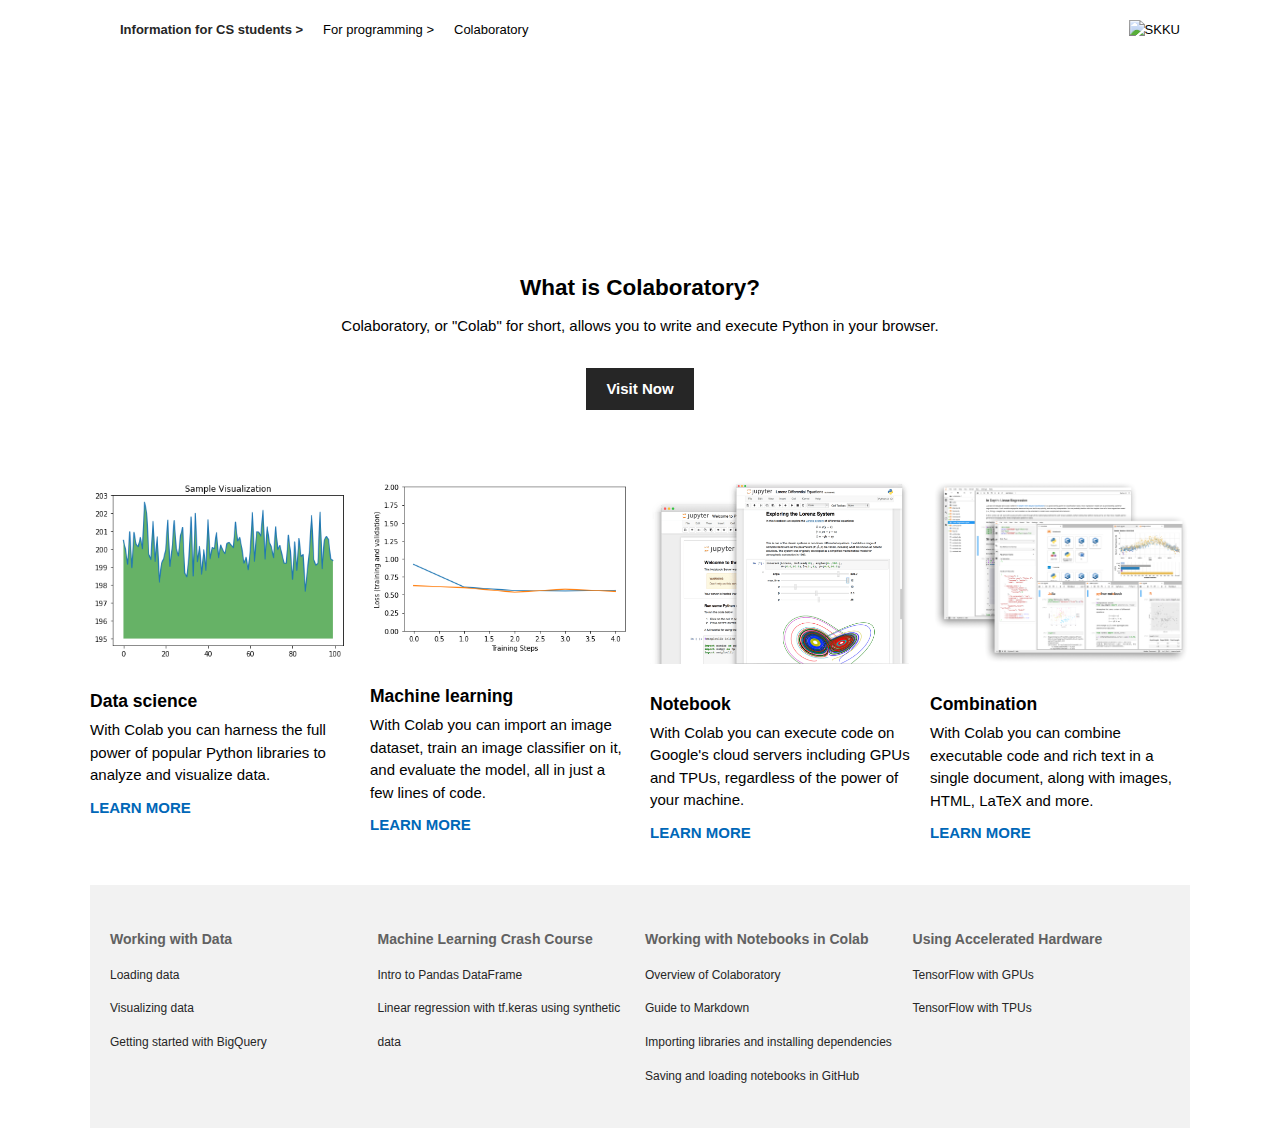
==== commit 18aadfa4: "merge with main and kmixs99-patch-1" ====
--- a/colab.html
+++ b/colab.html
@@ -1,105 +1,115 @@
 <!DOCTYPE html>
 <html>
+
 <head>
     <title>Colaboratory</title>
-    <link rel="stylesheet" href="colab_style.css" />
+    <link rel="stylesheet" href="css/colab_style.css" />
 </head>
 
 <body>
     <div class="menu-btn">
         <i class="fas fa-bars fa-2x"></i>
     </div>
-    
-      <div class="container">
+
+    <div class="container">
         <!-- Nav -->
         <nav class="main-nav">
-          <ul class="main-menu">
-            <li><strong><a href="file:///C:/Users/kmixs99/OSSP-TEAM/index.html">Information for CS students ></a></strong></li>
-            <li>For programming ></li>
-            <li>Colaboratory</li>
-          </ul>
-          <ul class="right-menu">
-            <li>
-              <img src="image/SKKU.jfif" alt="SKKU" class="logo">
+            <ul class="main-menu">
+                <li><strong><a href="file:///C:/Users/kmixs99/OSSP-TEAM/index.html">Information for CS students ></a></strong></li>
+                <li>For programming ></li>
+                <li>Colaboratory</li>
+            </ul>
+            <ul class="right-menu">
+                <li>
+                    <img src="image/SKKU.png" alt="SKKU" class="logo">
 
-            </li>
-          </ul>
+                </li>
+            </ul>
         </nav>
-        
+
         <!-- Showcase -->
         <header class="showcase">
-          <h2>What is Colaboratory?</h2>
-          <p>
-            Colaboratory, or "Colab" for short, allows you to write and execute Python in your browser.
-          </p>
-          <a href="https://colab.research.google.com/?utm_source=scs-index" class="btn">
+            <h2>What is Colaboratory?</h2>
+            <p>
+                Colaboratory, or "Colab" for short, allows you to write and execute Python in your browser.
+            </p>
+            <a href="https://colab.research.google.com/?utm_source=scs-index" class="btn">
             Visit Now <i class="fas fa-chevron-right"></i>
           </a>
         </header>
-    
+
         <!-- Home cards -->
         <section class="home-cards">
-          <div>
-            <img src="image/colab/data science.png">
-            <h3>Data science</h3>
-            <p>
-              With Colab you can harness the full power of popular Python libraries to analyze and visualize data.
-            </p>
-            <a href="https://colab.research.google.com/?utm_source=scs-index#working-with-data">Learn More <i class="fas fa-chevron-right"></i></a>
-          </div>
-          <div>
-            <img src="image/colab/machine learning.png" alt="" />
-            <h3>Machine learning</h3>
-            <p>
-              With Colab you can import an image dataset, train an image classifier on it, and evaluate the model, all in just a few lines of code.
-            </p>
-            <a href="https://colab.research.google.com/?utm_source=scs-index#machine-learning-examples">Learn More <i class="fas fa-chevron-right"></i></a>
-          </div>
-          <div>
-            <img src="image/colab/notebook.png" alt="" />
-            <h3>Notebook</h3>
-            <p>
-              With Colab you can execute code on Google's cloud servers including GPUs and TPUs, regardless of the power of your machine.
-            </p>
-            <a href="https://colab.research.google.com/notebooks/basic_features_overview.ipynb">Learn More <i class="fas fa-chevron-right"></i></a>
-          </div>
-          <div>
-            <img src="image/colab/combination.png" alt="" />
-            <h3>Combination</h3>
-            <p>
-              With Colab you can combine executable code and rich text in a single document, along with images, HTML, LaTeX and more.
-            </p>
-            <a href="https://colab.research.google.com/?utm_source=scs-index#using-accelerated-hardware">Learn More <i class="fas fa-chevron-right"></i></a>
-          </div>
+            <div>
+                <img src="image/colab/data science.png">
+                <h3>Data science</h3>
+                <p>
+                    With Colab you can harness the full power of popular Python libraries to analyze and visualize data.
+                </p>
+                <a href="https://colab.research.google.com/?utm_source=scs-index#working-with-data">Learn More <i class="fas fa-chevron-right"></i></a>
+            </div>
+            <div>
+                <img src="image/colab/machine learning.png" alt="" />
+                <h3>Machine learning</h3>
+                <p>
+                    With Colab you can import an image dataset, train an image classifier on it, and evaluate the model, all in just a few lines of code.
+                </p>
+                <a href="https://colab.research.google.com/?utm_source=scs-index#machine-learning-examples">Learn More <i class="fas fa-chevron-right"></i></a>
+            </div>
+            <div>
+                <img src="image/colab/notebook.png" alt="" />
+                <h3>Notebook</h3>
+                <p>
+                    With Colab you can execute code on Google's cloud servers including GPUs and TPUs, regardless of the power of your machine.
+                </p>
+                <a href="https://colab.research.google.com/notebooks/basic_features_overview.ipynb">Learn More <i class="fas fa-chevron-right"></i></a>
+            </div>
+            <div>
+                <img src="image/colab/combination.png" alt="" />
+                <h3>Combination</h3>
+                <p>
+                    With Colab you can combine executable code and rich text in a single document, along with images, HTML, LaTeX and more.
+                </p>
+                <a href="https://colab.research.google.com/?utm_source=scs-index#using-accelerated-hardware">Learn More <i class="fas fa-chevron-right"></i></a>
+            </div>
         </section>
-    
-          <!-- Links -->
-          <section class="links">
+
+        <!-- Links -->
+        <section class="links">
             <div class="links-inner">
-              <ul>
-                <li><h3>Working with Data</h3></li>
-                <li><a href="https://colab.research.google.com/notebooks/io.ipynb">Loading data</a></li>
-                <li><a href="https://colab.research.google.com/notebooks/charts.ipynb">Visualizing data</a></li>
-                <li><a href="https://colab.research.google.com/notebooks/bigquery.ipynb">Getting started with BigQuery</a></li>
-              </ul>
-              <ul>
-                <li><h3>Machine Learning Crash Course</h3></li>
-                <li><a href="https://colab.research.google.com/github/google/eng-edu/blob/main/ml/cc/exercises/pandas_dataframe_ultraquick_tutorial.ipynb">Intro to Pandas DataFrame</a></li>
-                <li><a href="https://colab.research.google.com/github/google/eng-edu/blob/main/ml/cc/exercises/linear_regression_with_synthetic_data.ipynb">Linear regression with tf.keras using synthetic data</a></li>
-              </ul>
-              <ul>
-                <li><h3>Working with Notebooks in Colab</h3></li>
-                <li><a href="https://colab.research.google.com/notebooks/basic_features_overview.ipynb">Overview of Colaboratory</a></li>
-                <li><a href="https://colab.research.google.com/notebooks/markdown_guide.ipynb">Guide to Markdown</a></li>
-                <li><a href="https://colab.research.google.com/notebooks/snippets/importing_libraries.ipynb">Importing libraries and installing dependencies</a></li>
-                <li><a href="https://colab.research.google.com/github/googlecolab/colabtools/blob/master/notebooks/colab-github-demo.ipynb">Saving and loading notebooks in GitHub</a></li>
-              </ul>
-              <ul>
-                <li><h3>Using Accelerated Hardware</h3></li>
-                <li><a href="https://colab.research.google.com/notebooks/gpu.ipynb">TensorFlow with GPUs</a></li>
-                <li><a href="https://colab.research.google.com/notebooks/tpu.ipynb">TensorFlow with TPUs</a></li>
-              </ul>
+                <ul>
+                    <li>
+                        <h3>Working with Data</h3>
+                    </li>
+                    <li><a href="https://colab.research.google.com/notebooks/io.ipynb">Loading data</a></li>
+                    <li><a href="https://colab.research.google.com/notebooks/charts.ipynb">Visualizing data</a></li>
+                    <li><a href="https://colab.research.google.com/notebooks/bigquery.ipynb">Getting started with BigQuery</a></li>
+                </ul>
+                <ul>
+                    <li>
+                        <h3>Machine Learning Crash Course</h3>
+                    </li>
+                    <li><a href="https://colab.research.google.com/github/google/eng-edu/blob/main/ml/cc/exercises/pandas_dataframe_ultraquick_tutorial.ipynb">Intro to Pandas DataFrame</a></li>
+                    <li><a href="https://colab.research.google.com/github/google/eng-edu/blob/main/ml/cc/exercises/linear_regression_with_synthetic_data.ipynb">Linear regression with tf.keras using synthetic data</a></li>
+                </ul>
+                <ul>
+                    <li>
+                        <h3>Working with Notebooks in Colab</h3>
+                    </li>
+                    <li><a href="https://colab.research.google.com/notebooks/basic_features_overview.ipynb">Overview of Colaboratory</a></li>
+                    <li><a href="https://colab.research.google.com/notebooks/markdown_guide.ipynb">Guide to Markdown</a></li>
+                    <li><a href="https://colab.research.google.com/notebooks/snippets/importing_libraries.ipynb">Importing libraries and installing dependencies</a></li>
+                    <li><a href="https://colab.research.google.com/github/googlecolab/colabtools/blob/master/notebooks/colab-github-demo.ipynb">Saving and loading notebooks in GitHub</a></li>
+                </ul>
+                <ul>
+                    <li>
+                        <h3>Using Accelerated Hardware</h3>
+                    </li>
+                    <li><a href="https://colab.research.google.com/notebooks/gpu.ipynb">TensorFlow with GPUs</a></li>
+                    <li><a href="https://colab.research.google.com/notebooks/tpu.ipynb">TensorFlow with TPUs</a></li>
+                </ul>
             </div>
-          </section>
+        </section>
 </body>
-</html>
+
+</html>--- a/css/colab_style.css
+++ b/css/colab_style.css
@@ -0,0 +1,233 @@
+* {
+  box-sizing: border-box;
+  margin: 0;
+  padding: 0;
+}
+
+body {
+  font-family: "Segoe UI", Tahoma, Geneva, Verdana, sans-serif;
+  background: #fff;
+  color: #000;
+  font-size: 15px;
+  line-height: 1.5;
+}
+
+a {
+  color: #262626;
+  text-decoration: none;
+}
+
+ul {
+  list-style: none;
+}
+
+.container {
+  width: 90%;
+  max-width: 1100px;
+  margin: auto;
+}
+
+/* Nav */
+.main-nav {
+  display: flex;
+  align-items: center;
+  justify-content: space-between;
+  height: 60px;
+  padding: 20px 0;
+  font-size: 13px;
+}
+
+.main-nav .logo {
+  width: 60px;
+}
+
+.main-nav ul {
+  display: flex;
+}
+
+.main-nav ul li {
+  padding: 0 10px;
+}
+
+.main-nav ul li a {
+  padding-bottom: 2px;
+}
+
+.main-nav ul li a:hover {
+  border-bottom: 2px solid #262626;
+}
+
+.main-nav ul.main-menu {
+  flex: 1;
+  margin-left: 20px;
+}
+
+.menu-btn {
+  cursor: pointer;
+  position: absolute;
+  top: 20px;
+  right: 30px;
+  z-index: 2;
+  display: none;
+}
+
+.btn {
+  cursor: pointer;
+  display: inline-block;
+  border: 0;
+  font-weight: bold;
+  padding: 10px 20px;
+  background: #262626;
+  color: #fff;
+  font-size: 15px;
+}
+
+.btn:hover {
+  opacity: 0.9;
+}
+
+.dark {
+  color: #fff;
+}
+
+.dark .btn {
+  background: #f4f4f4;
+  color: #333;
+}
+
+/* Showcase */
+.showcase {
+  width: 100%;
+  height: 400px;
+  background: url("https://i.ibb.co/zGSDGCL/slide1.png") no-repeat center
+    center/cover;
+  display: flex;
+  flex-direction: column;
+  align-items: center;
+  text-align: center;
+  justify-content: flex-end;
+  padding-bottom: 50px;
+  margin-bottom: 20px;
+}
+
+.showcase h2,
+.showcase p {
+  margin-bottom: 10px;
+}
+
+.showcase .btn {
+  margin-top: 20px;
+}
+
+/* Home cards */
+.home-cards {
+  display: grid;
+  grid-template-columns: repeat(4, 1fr);
+  grid-gap: 20px;
+  margin-bottom: 40px;
+}
+
+.home-cards img {
+  width: 100%;
+  margin-bottom: 20px;
+}
+
+.home-cards h3 {
+  margin-bottom: 5px;
+}
+
+.home-cards a {
+  display: inline-block;
+  padding-top: 10px;
+  color: #0067b8;
+  text-transform: uppercase;
+  font-weight: bold;
+}
+
+.home-cards a:hover i {
+  margin-left: 10px;
+}
+
+/* Links */
+.links {
+  background: #f2f2f2;
+  color: #616161;
+  font-size: 12px;
+  padding: 35px 0;
+}
+
+.links-inner {
+  max-width: 1100px;
+  margin: 0 auto;
+  padding: 0 20px;
+  display: grid;
+  grid-template-columns: repeat(4, 1fr);
+  grid-gap: 10px;
+  align-items: flex-start;
+  justify-content: center;
+}
+
+.links li {
+  line-height: 2.8;
+}
+
+@media (max-width: 700px) {
+  .menu-btn {
+    display: block;
+  }
+
+  .menu-btn:hover {
+    opacity: 0.5;
+  }
+
+  .main-nav ul.right-menu {
+    margin-right: 50px;
+  }
+
+  .main-nav ul.main-menu {
+    display: block;
+    position: absolute;
+    top: 0;
+    left: 0;
+    background: #f2f2f2;
+    width: 50%;
+    height: 100%;
+    border-right: #ccc 1px solid;
+    opacity: 0.9;
+    padding: 30px;
+    transform: translateX(-500px);
+    transition: transform 0.5s ease-in-out;
+  }
+
+  .main-nav ul.main-menu li {
+    padding: 10px;
+    border-bottom: #ccc solid 1px;
+    font-size: 14px;
+  }
+
+  .main-nav ul.main-menu li:last-child {
+    border-bottom: 0;
+  }
+
+  .home-cards {
+    grid-template-columns: repeat(2, 1fr);
+  }
+
+  .links .links-inner {
+    grid-template-columns: repeat(2, 1fr);
+  }
+}
+
+@media (max-width: 500px) {
+  .home-cards {
+    grid-template-columns: 1fr;
+  }
+
+  .links .links-inner {
+    grid-template-columns: 1fr;
+  }
+
+  .links .links-inner ul {
+    margin-bottom: 20px;
+  }
+}
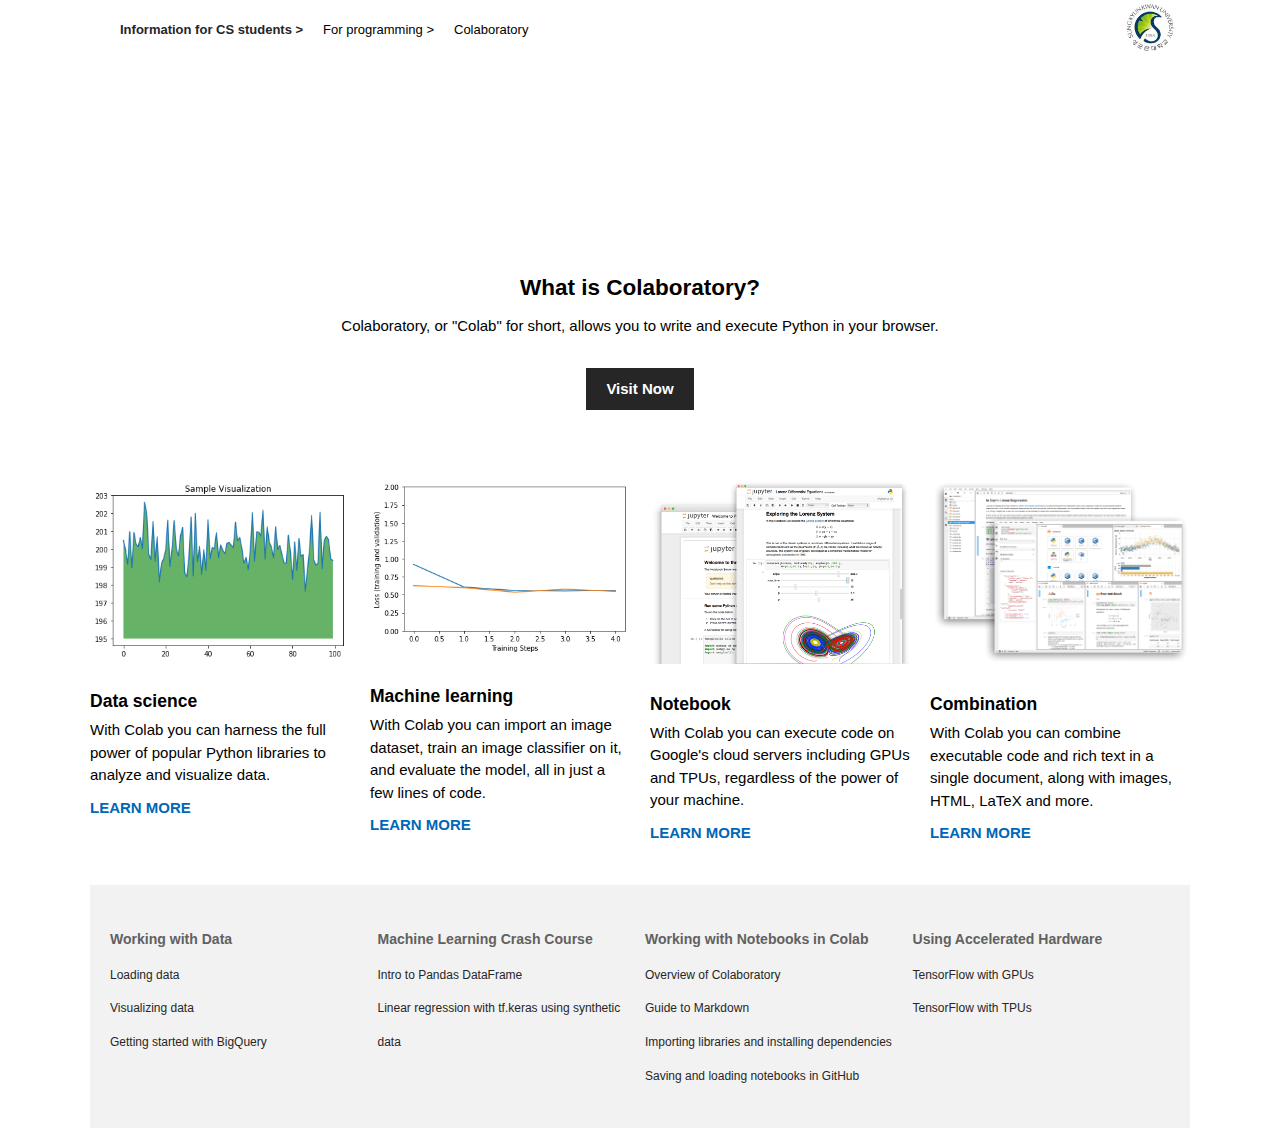
==== commit 6675edde: "skku.jpg modify" ====
--- a/colab.html
+++ b/colab.html
@@ -7,9 +7,6 @@
 </head>
 
 <body>
-    <div class="menu-btn">
-        <i class="fas fa-bars fa-2x"></i>
-    </div>
 
     <div class="container">
         <!-- Nav -->
@@ -21,7 +18,7 @@
             </ul>
             <ul class="right-menu">
                 <li>
-                    <img src="image/SKKU.png" alt="SKKU" class="logo">
+                    <img src="image/skku.jpg" alt="SKKU" class="logo">
 
                 </li>
             </ul>
--- a/css/colab_style.css
+++ b/css/colab_style.css
@@ -1,233 +1,170 @@
 * {
-  box-sizing: border-box;
-  margin: 0;
-  padding: 0;
+    box-sizing: border-box;
+    margin: 0;
+    padding: 0;
 }
 
 body {
-  font-family: "Segoe UI", Tahoma, Geneva, Verdana, sans-serif;
-  background: #fff;
-  color: #000;
-  font-size: 15px;
-  line-height: 1.5;
+    font-family: "Segoe UI", Tahoma, Geneva, Verdana, sans-serif;
+    background: #fff;
+    color: #000;
+    font-size: 15px;
+    line-height: 1.5;
 }
 
 a {
-  color: #262626;
-  text-decoration: none;
+    color: #262626;
+    text-decoration: none;
 }
 
 ul {
-  list-style: none;
+    list-style: none;
 }
 
 .container {
-  width: 90%;
-  max-width: 1100px;
-  margin: auto;
+    width: 90%;
+    max-width: 1100px;
+    margin: auto;
 }
 
+
 /* Nav */
+
 .main-nav {
-  display: flex;
-  align-items: center;
-  justify-content: space-between;
-  height: 60px;
-  padding: 20px 0;
-  font-size: 13px;
+    display: flex;
+    align-items: center;
+    justify-content: space-between;
+    height: 60px;
+    padding: 20px 0;
+    font-size: 13px;
 }
 
 .main-nav .logo {
-  width: 60px;
+    width: 60px;
 }
 
 .main-nav ul {
-  display: flex;
+    display: flex;
 }
 
 .main-nav ul li {
-  padding: 0 10px;
+    padding: 0 10px;
 }
 
 .main-nav ul li a {
-  padding-bottom: 2px;
+    padding-bottom: 2px;
 }
 
 .main-nav ul li a:hover {
-  border-bottom: 2px solid #262626;
+    border-bottom: 2px solid #262626;
 }
 
 .main-nav ul.main-menu {
-  flex: 1;
-  margin-left: 20px;
-}
-
-.menu-btn {
-  cursor: pointer;
-  position: absolute;
-  top: 20px;
-  right: 30px;
-  z-index: 2;
-  display: none;
+    flex: 1;
+    margin-left: 20px;
 }
 
 .btn {
-  cursor: pointer;
-  display: inline-block;
-  border: 0;
-  font-weight: bold;
-  padding: 10px 20px;
-  background: #262626;
-  color: #fff;
-  font-size: 15px;
+    cursor: pointer;
+    display: inline-block;
+    border: 0;
+    font-weight: bold;
+    padding: 10px 20px;
+    background: #262626;
+    color: #fff;
+    font-size: 15px;
 }
 
 .btn:hover {
-  opacity: 0.9;
+    opacity: 0.9;
 }
 
 .dark {
-  color: #fff;
+    color: #fff;
 }
 
 .dark .btn {
-  background: #f4f4f4;
-  color: #333;
+    background: #f4f4f4;
+    color: #333;
 }
 
+
 /* Showcase */
+
 .showcase {
-  width: 100%;
-  height: 400px;
-  background: url("https://i.ibb.co/zGSDGCL/slide1.png") no-repeat center
-    center/cover;
-  display: flex;
-  flex-direction: column;
-  align-items: center;
-  text-align: center;
-  justify-content: flex-end;
-  padding-bottom: 50px;
-  margin-bottom: 20px;
+    width: 100%;
+    height: 400px;
+    background: url("https://i.ibb.co/zGSDGCL/slide1.png") no-repeat center center/cover;
+    display: flex;
+    flex-direction: column;
+    align-items: center;
+    text-align: center;
+    justify-content: flex-end;
+    padding-bottom: 50px;
+    margin-bottom: 20px;
 }
 
 .showcase h2,
 .showcase p {
-  margin-bottom: 10px;
+    margin-bottom: 10px;
 }
 
 .showcase .btn {
-  margin-top: 20px;
+    margin-top: 20px;
 }
 
+
 /* Home cards */
+
 .home-cards {
-  display: grid;
-  grid-template-columns: repeat(4, 1fr);
-  grid-gap: 20px;
-  margin-bottom: 40px;
+    display: grid;
+    grid-template-columns: repeat(4, 1fr);
+    grid-gap: 20px;
+    margin-bottom: 40px;
 }
 
 .home-cards img {
-  width: 100%;
-  margin-bottom: 20px;
+    width: 100%;
+    margin-bottom: 20px;
 }
 
 .home-cards h3 {
-  margin-bottom: 5px;
+    margin-bottom: 5px;
 }
 
 .home-cards a {
-  display: inline-block;
-  padding-top: 10px;
-  color: #0067b8;
-  text-transform: uppercase;
-  font-weight: bold;
+    display: inline-block;
+    padding-top: 10px;
+    color: #0067b8;
+    text-transform: uppercase;
+    font-weight: bold;
 }
 
 .home-cards a:hover i {
-  margin-left: 10px;
+    margin-left: 10px;
 }
 
+
 /* Links */
+
 .links {
-  background: #f2f2f2;
-  color: #616161;
-  font-size: 12px;
-  padding: 35px 0;
+    background: #f2f2f2;
+    color: #616161;
+    font-size: 12px;
+    padding: 35px 0;
 }
 
 .links-inner {
-  max-width: 1100px;
-  margin: 0 auto;
-  padding: 0 20px;
-  display: grid;
-  grid-template-columns: repeat(4, 1fr);
-  grid-gap: 10px;
-  align-items: flex-start;
-  justify-content: center;
+    max-width: 1100px;
+    margin: 0 auto;
+    padding: 0 20px;
+    display: grid;
+    grid-template-columns: repeat(4, 1fr);
+    grid-gap: 10px;
+    align-items: flex-start;
+    justify-content: center;
 }
 
 .links li {
-  line-height: 2.8;
-}
-
-@media (max-width: 700px) {
-  .menu-btn {
-    display: block;
-  }
-
-  .menu-btn:hover {
-    opacity: 0.5;
-  }
-
-  .main-nav ul.right-menu {
-    margin-right: 50px;
-  }
-
-  .main-nav ul.main-menu {
-    display: block;
-    position: absolute;
-    top: 0;
-    left: 0;
-    background: #f2f2f2;
-    width: 50%;
-    height: 100%;
-    border-right: #ccc 1px solid;
-    opacity: 0.9;
-    padding: 30px;
-    transform: translateX(-500px);
-    transition: transform 0.5s ease-in-out;
-  }
-
-  .main-nav ul.main-menu li {
-    padding: 10px;
-    border-bottom: #ccc solid 1px;
-    font-size: 14px;
-  }
-
-  .main-nav ul.main-menu li:last-child {
-    border-bottom: 0;
-  }
-
-  .home-cards {
-    grid-template-columns: repeat(2, 1fr);
-  }
-
-  .links .links-inner {
-    grid-template-columns: repeat(2, 1fr);
-  }
-}
-
-@media (max-width: 500px) {
-  .home-cards {
-    grid-template-columns: 1fr;
-  }
-
-  .links .links-inner {
-    grid-template-columns: 1fr;
-  }
-
-  .links .links-inner ul {
-    margin-bottom: 20px;
-  }
-}
+    line-height: 2.8;
+}